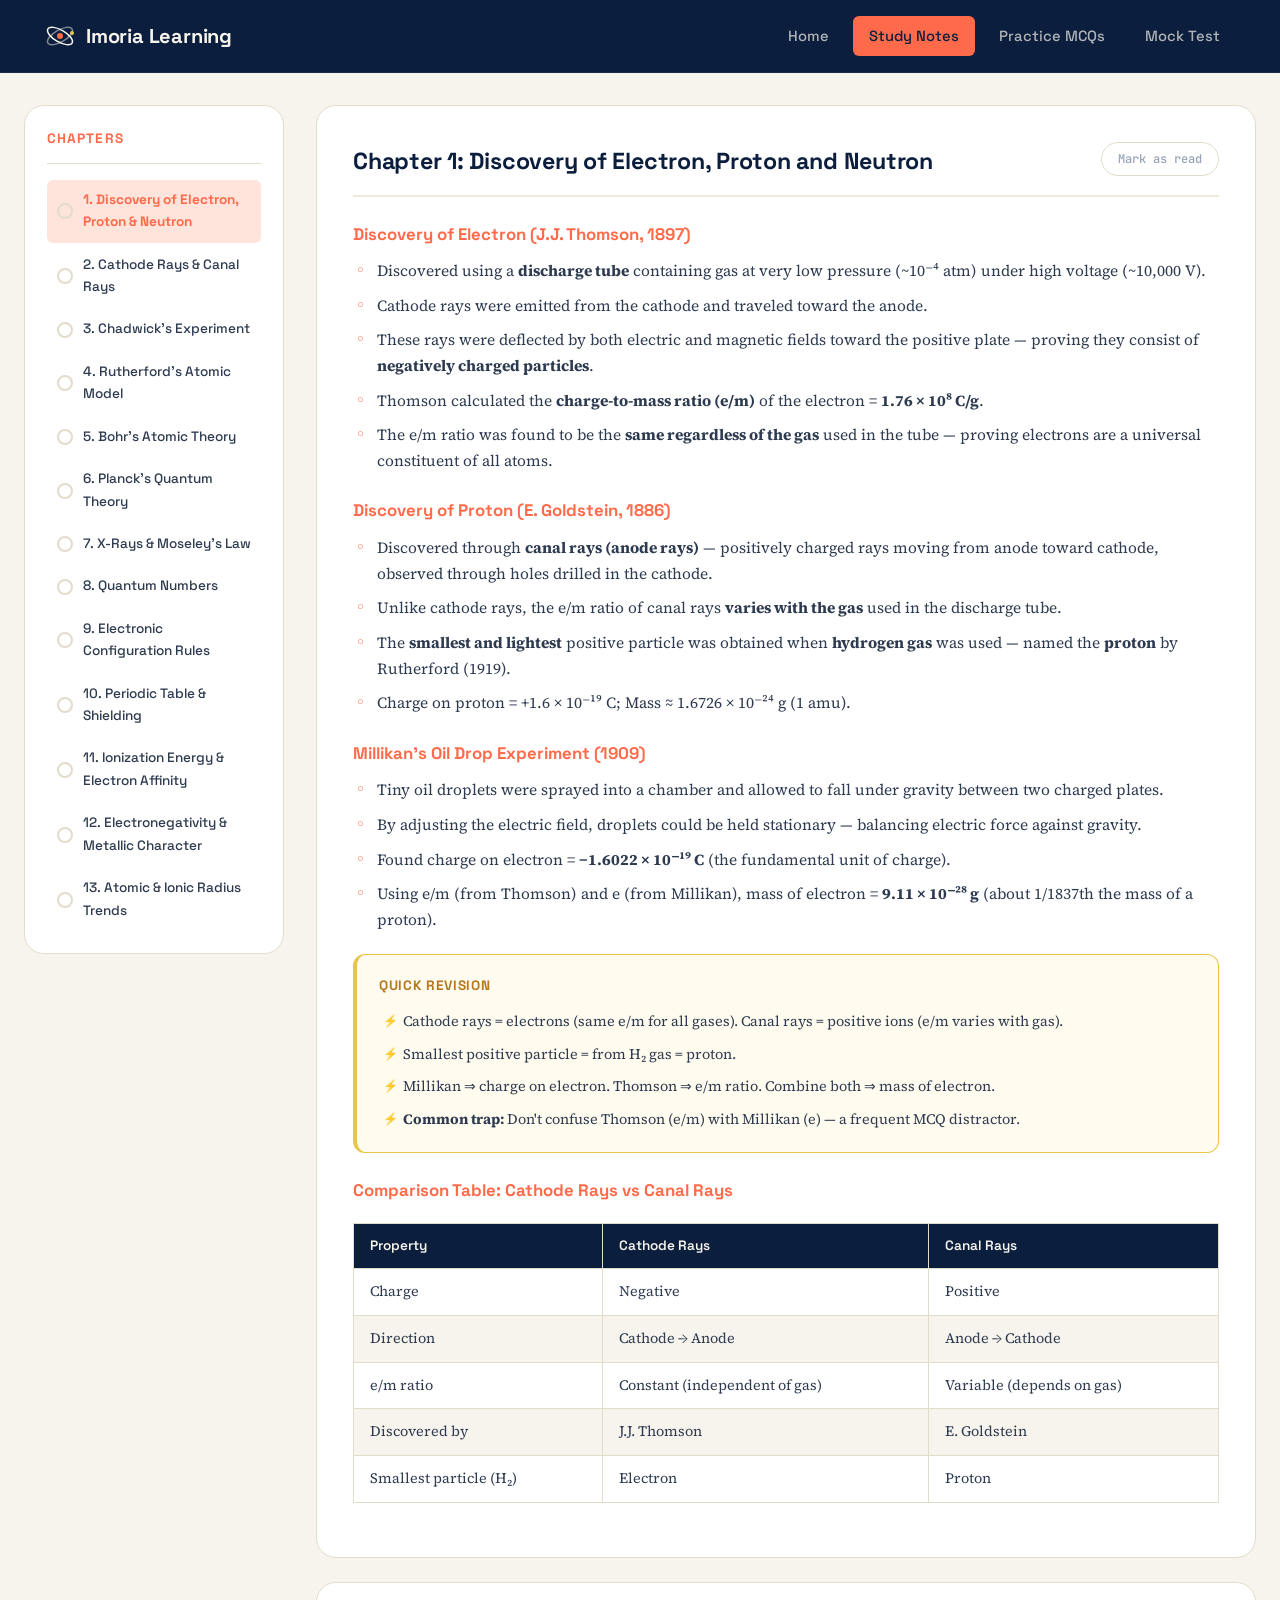
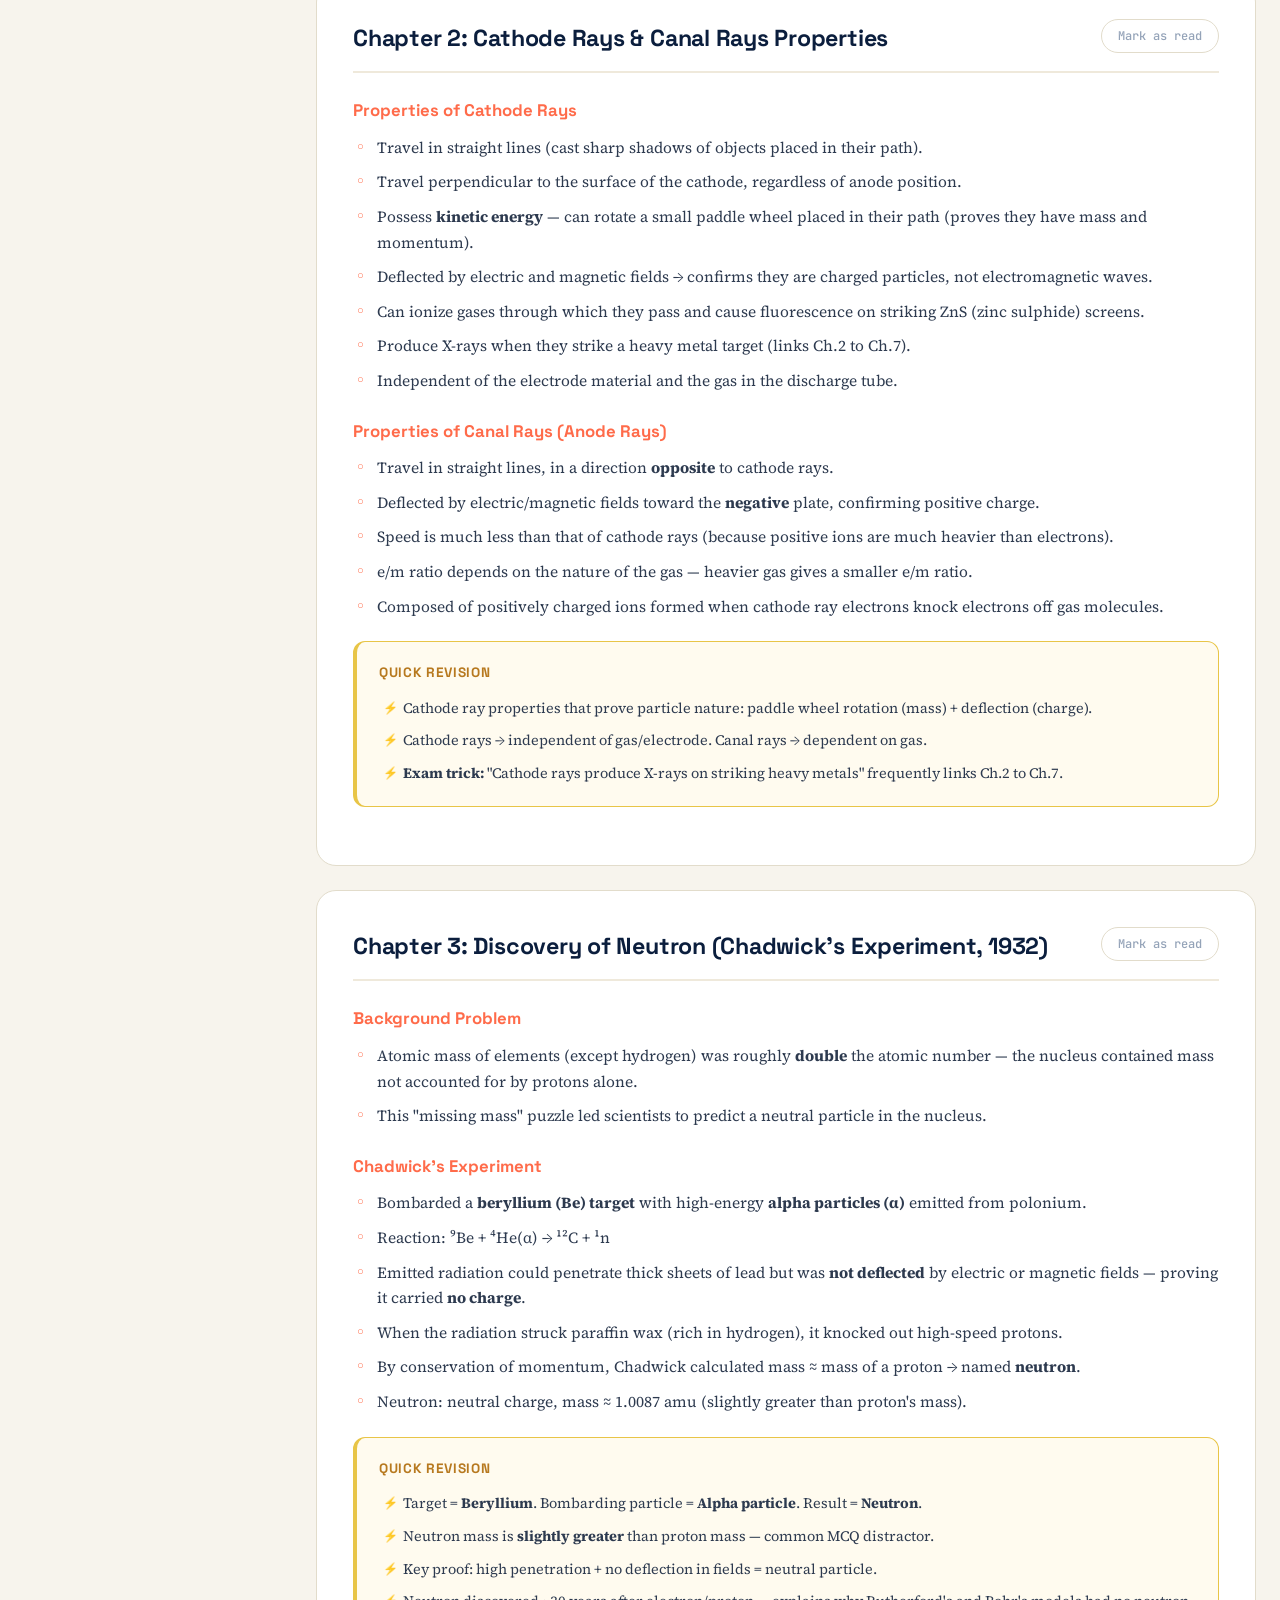
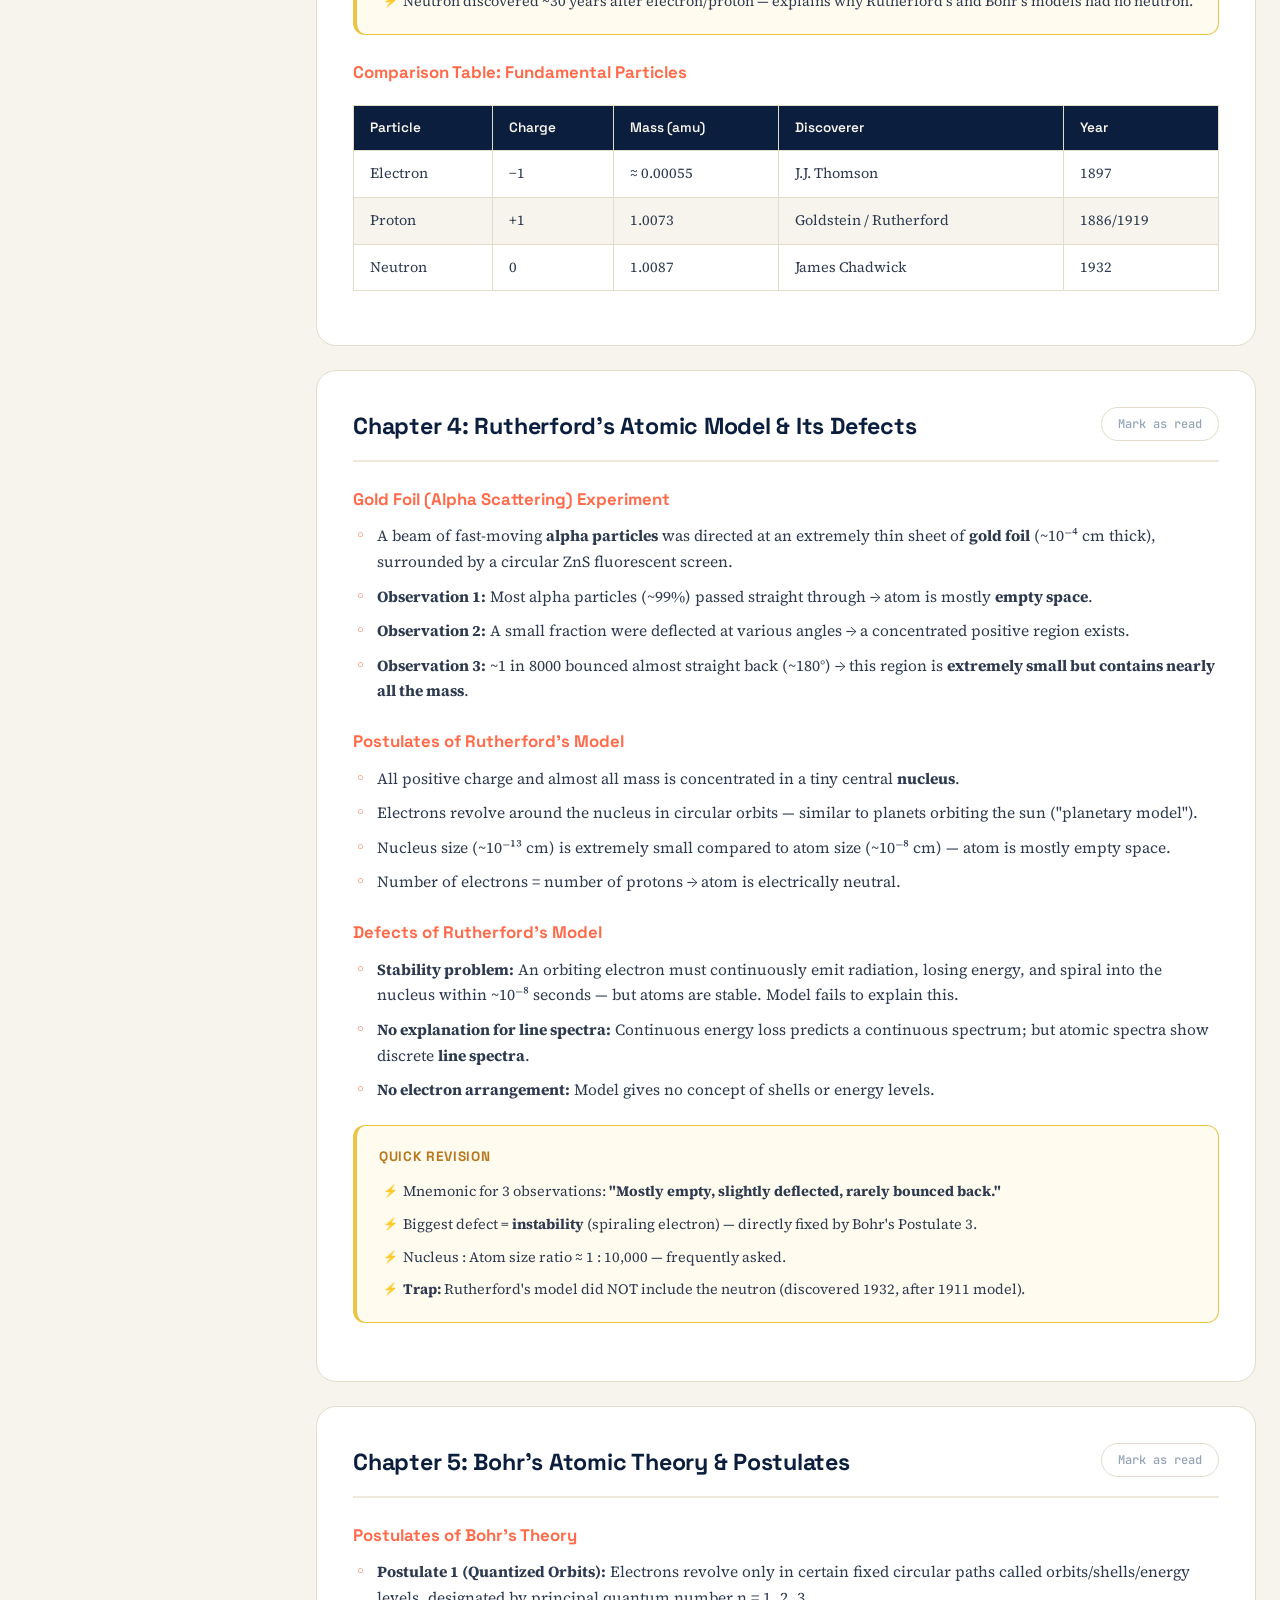
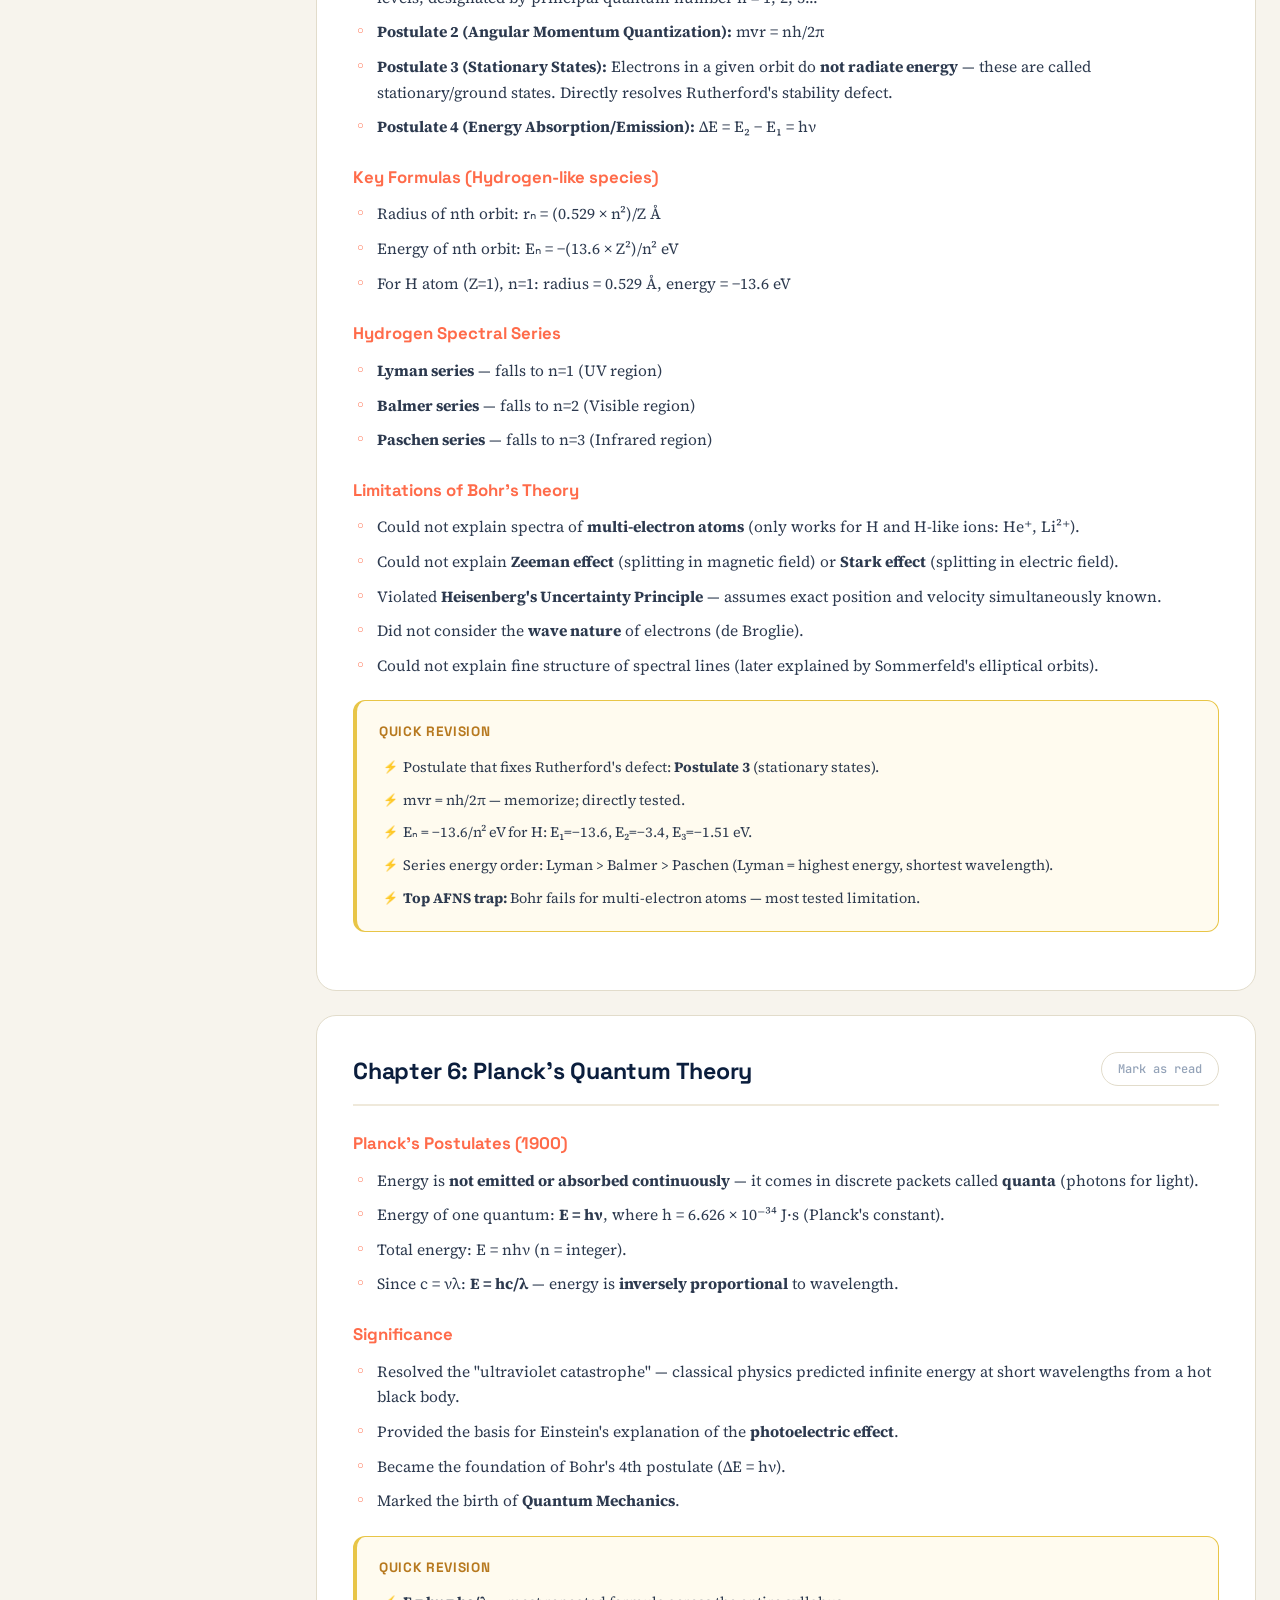
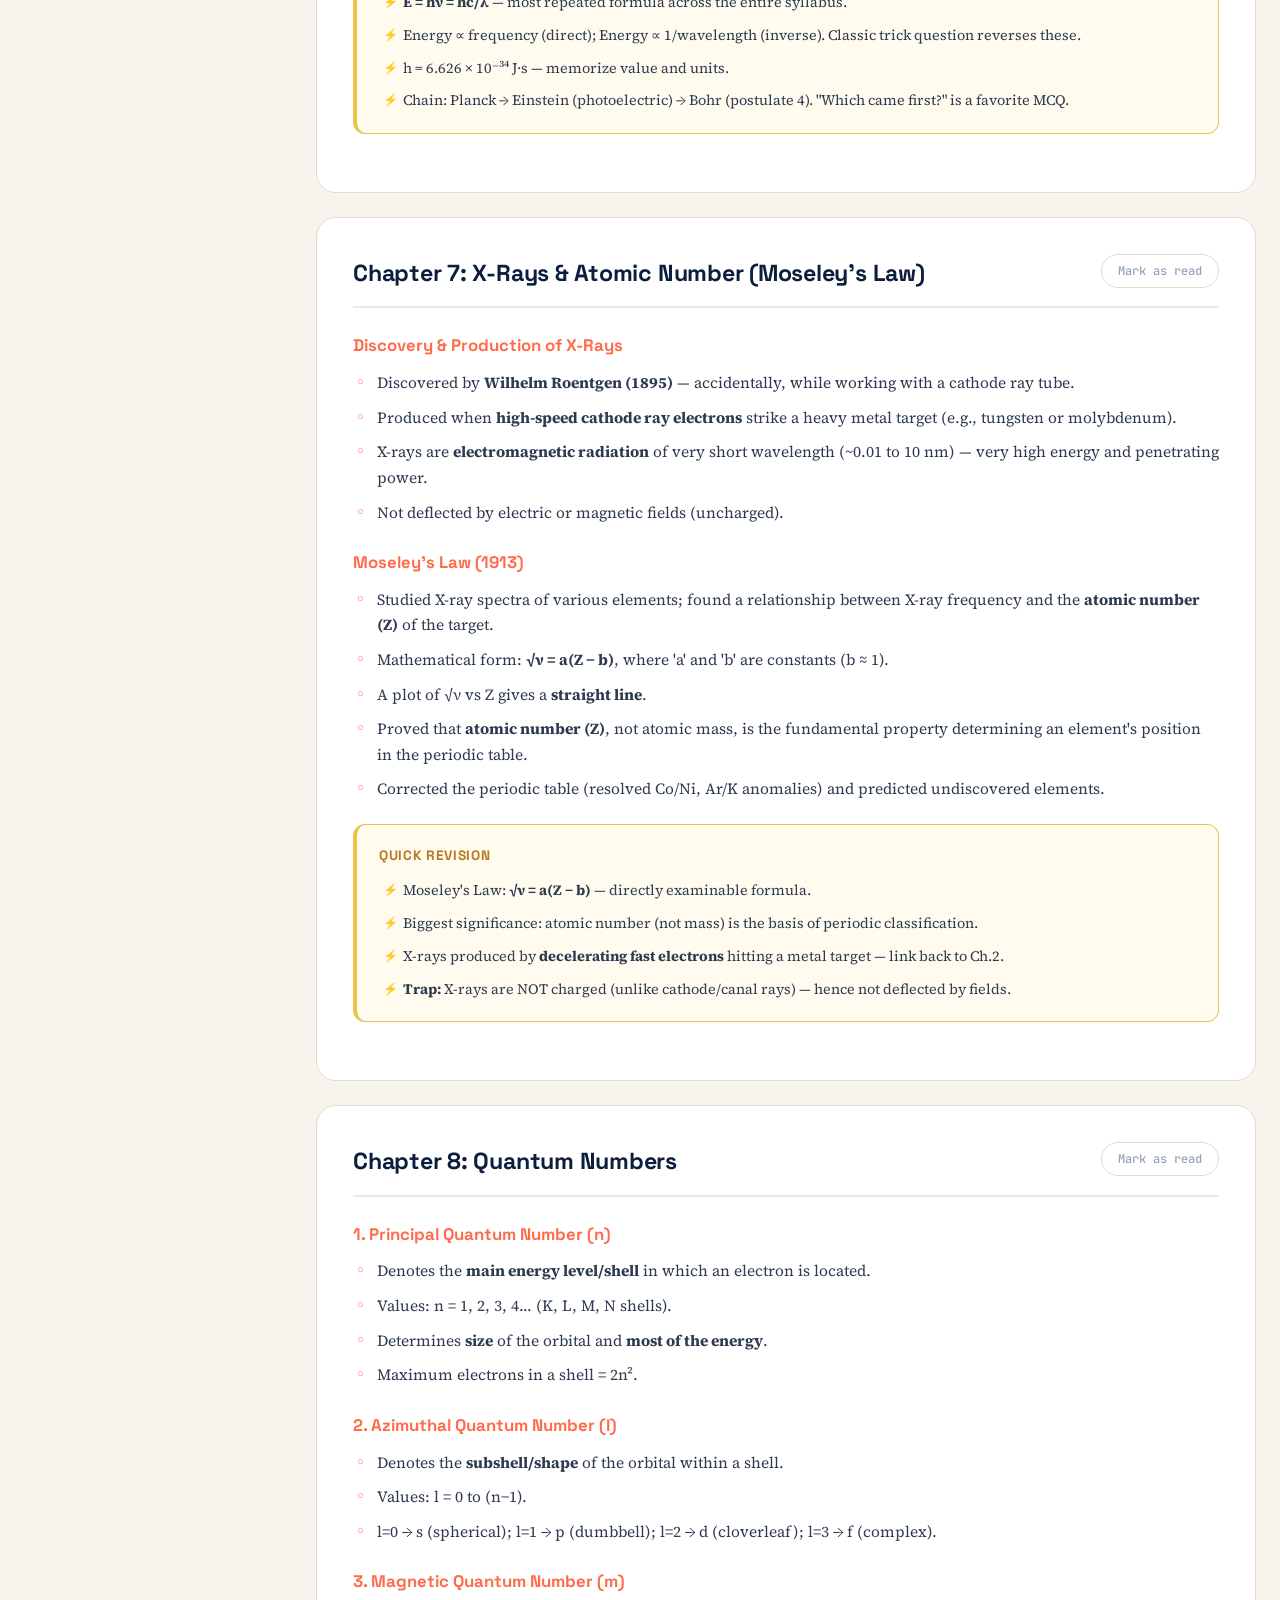
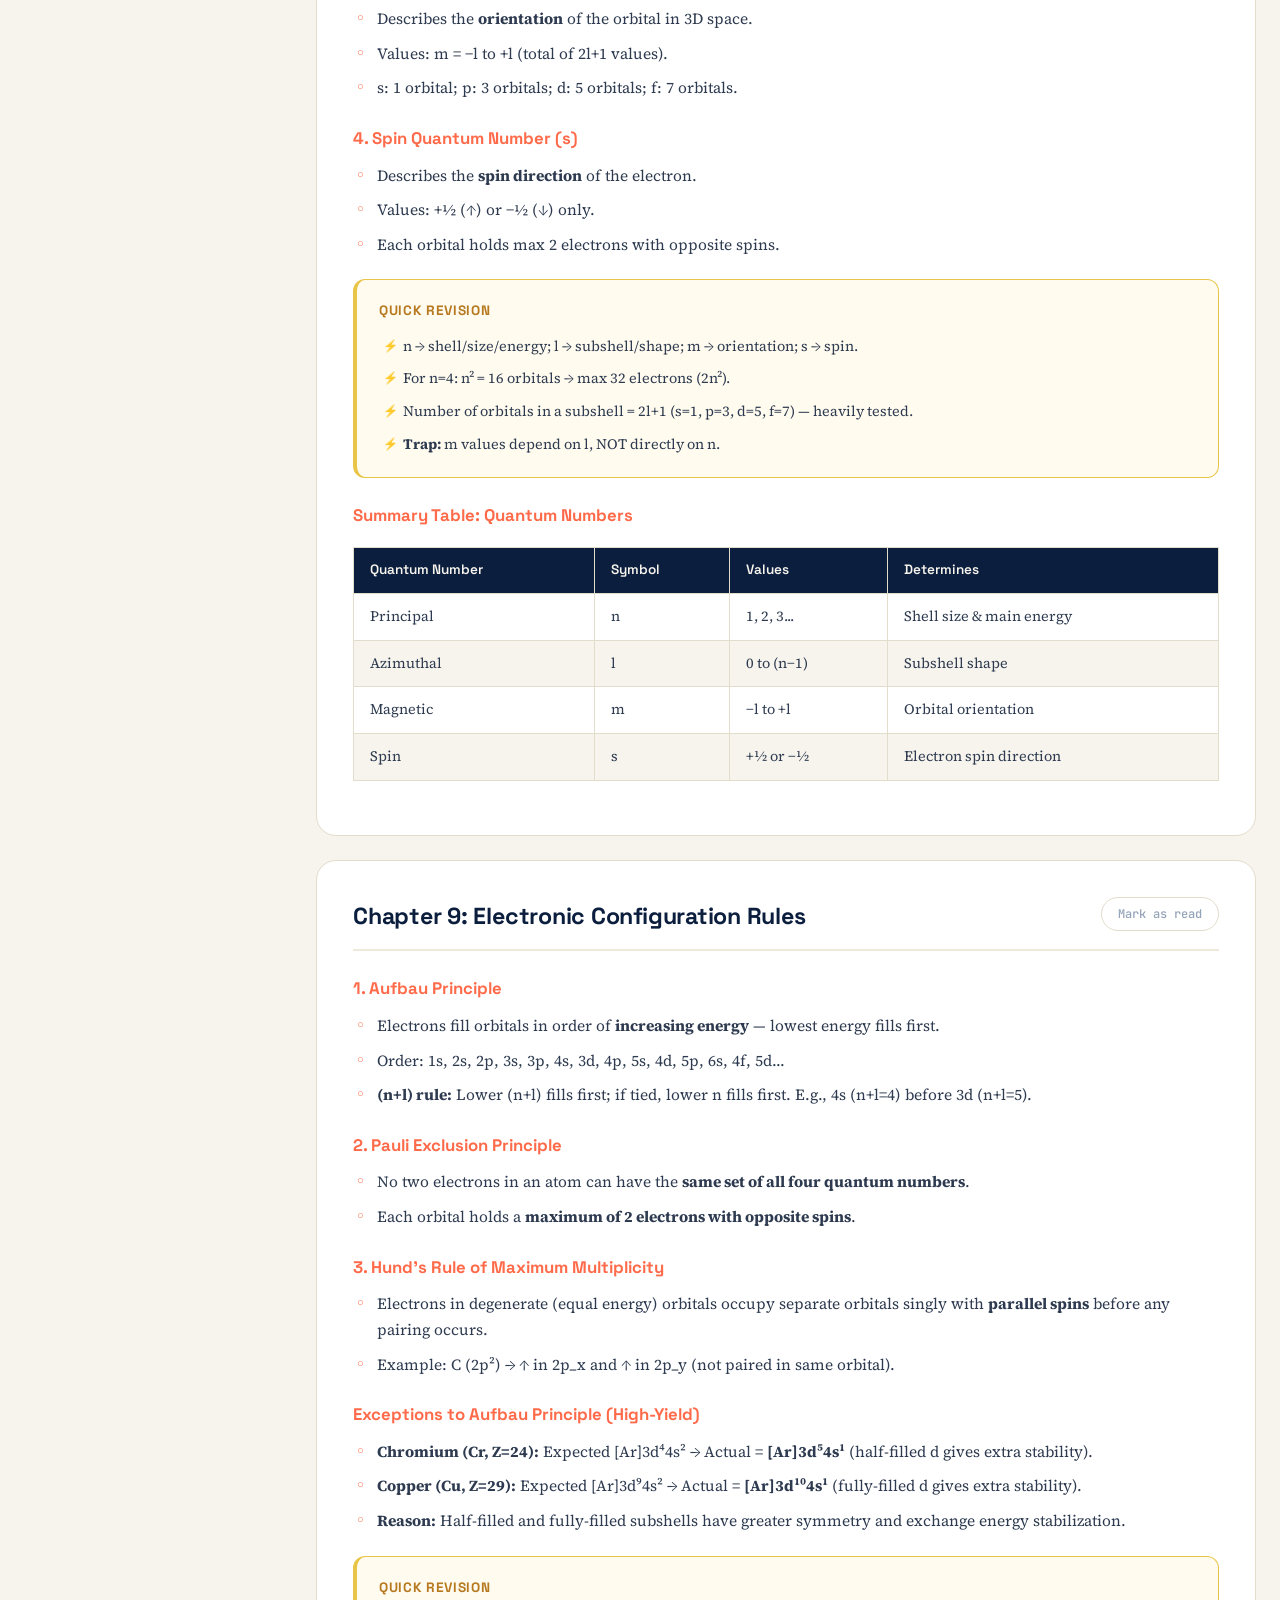
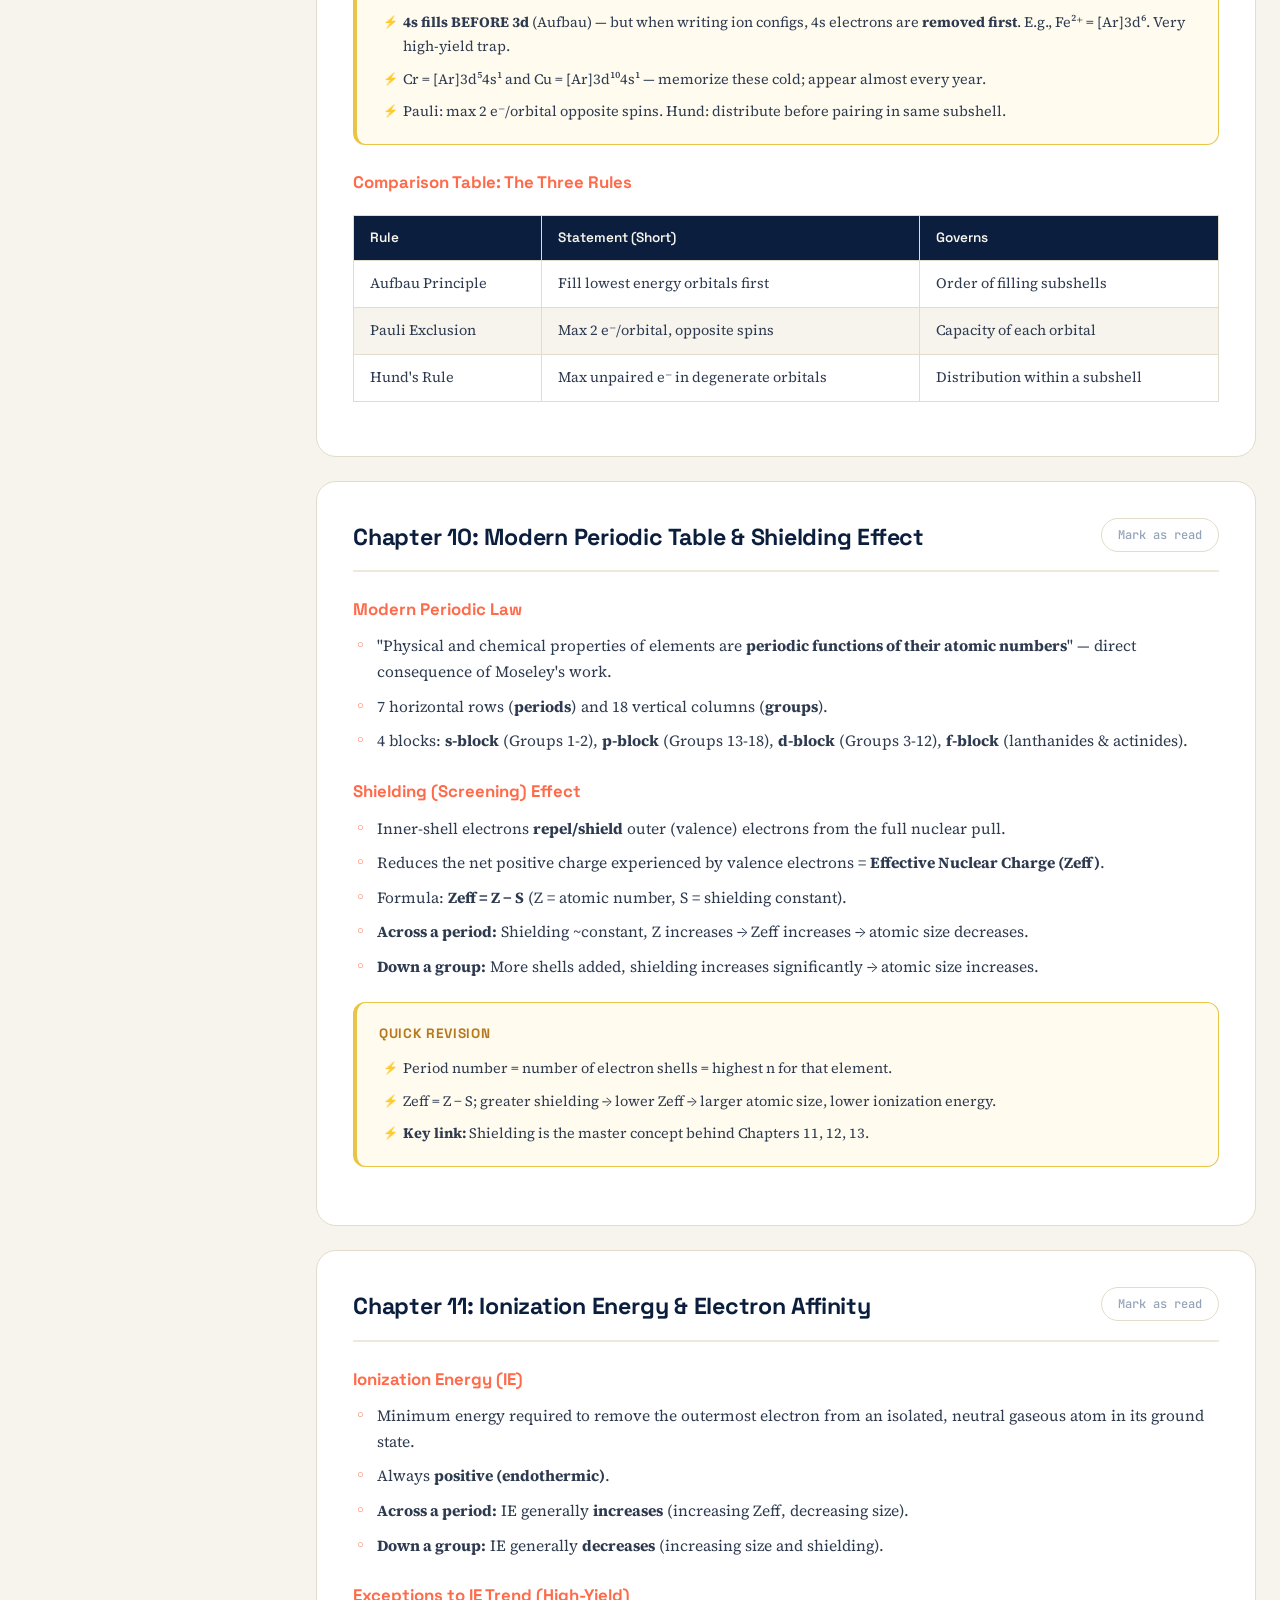
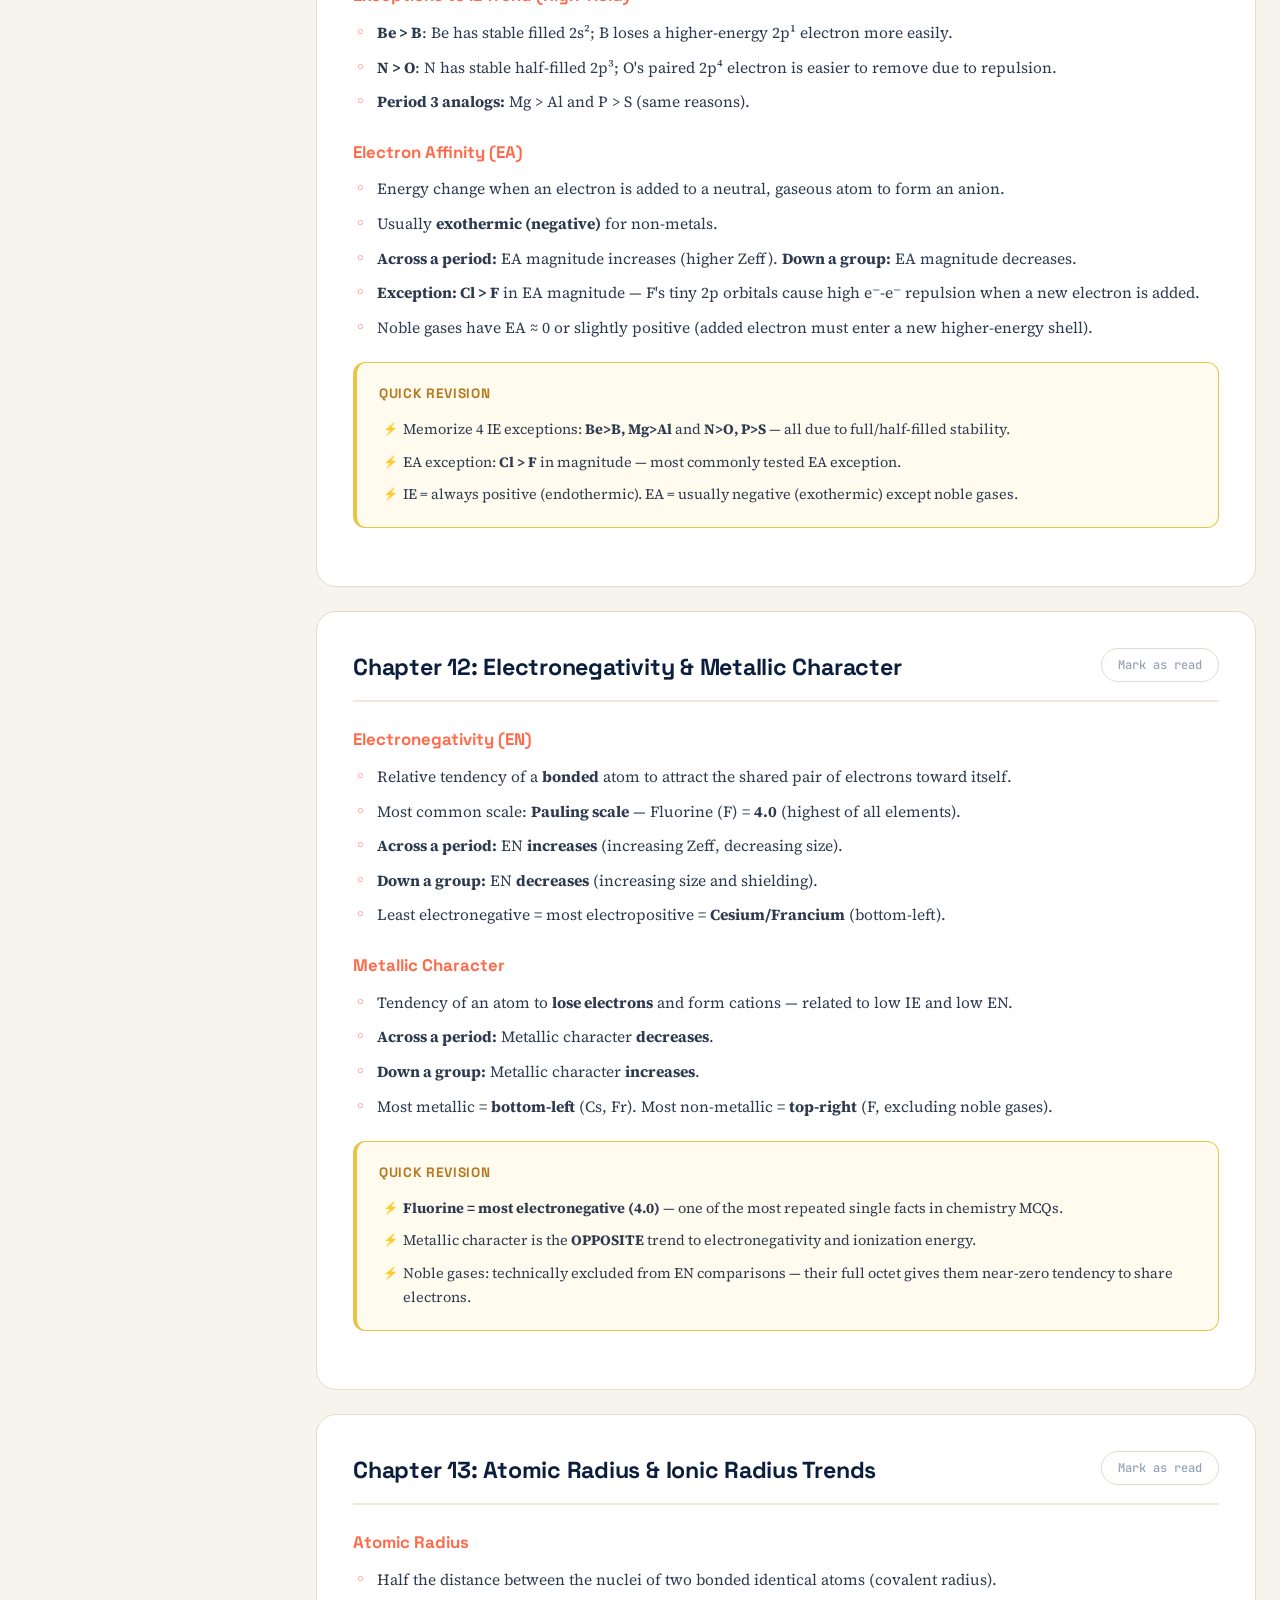
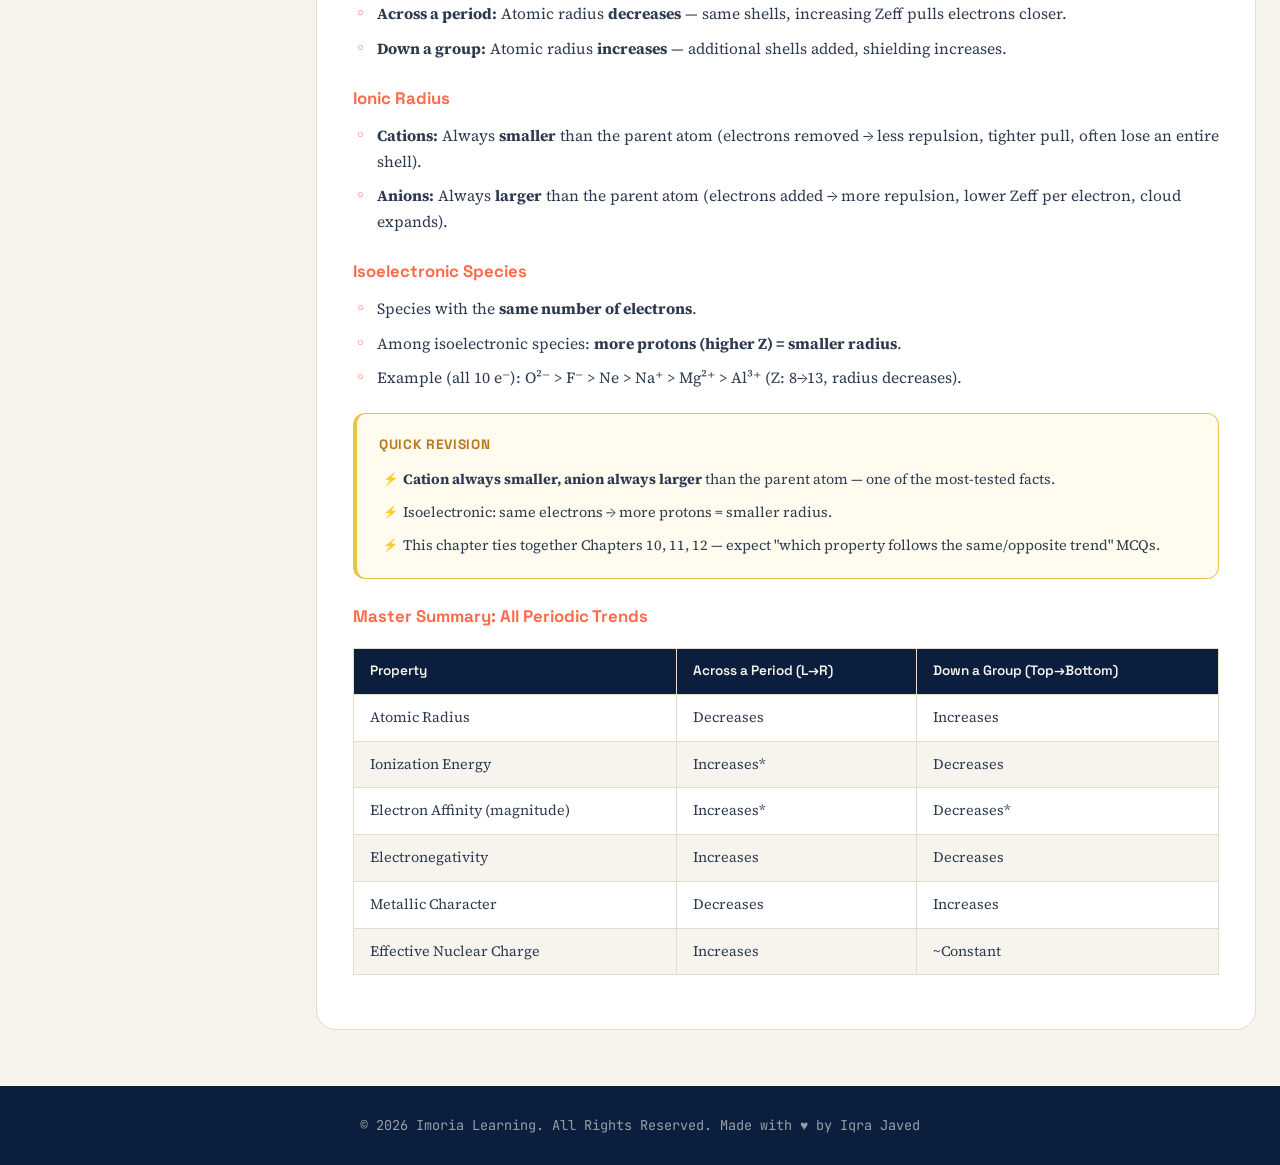
==== chemistrynotes.html @ 07df851b "Update fmt.Println message from 'Hello' to 'Goodbye'" ====
<!DOCTYPE html>
<html lang="en">
<head>
<meta charset="UTF-8">
<meta name="viewport" content="width=device-width, initial-scale=1.0">
<title>Study Notes | Imoria Learning</title>
<link rel="stylesheet" href="style.css">
</head>
<body>

<header class="site-header">
    <div class="header-container">
        <a href="index.html" class="logo">
            <svg class="logo-orbit" viewBox="0 0 32 32" fill="none" xmlns="http://www.w3.org/2000/svg">
                <circle cx="16" cy="16" r="3" fill="#FF6B4A"/>
                <ellipse cx="16" cy="16" rx="14" ry="6" stroke="#F7F4ED" stroke-width="1.5" fill="none" transform="rotate(30 16 16)"/>
                <ellipse cx="16" cy="16" rx="14" ry="6" stroke="#F7F4ED" stroke-width="1.5" fill="none" transform="rotate(-30 16 16)" opacity="0.5"/>
                <circle cx="28" cy="13" r="2" fill="#E8C547"/>
            </svg>
            <span class="logo-text">Imoria Learning</span>
        </a>
        <nav class="main-nav">
            <ul>
                <li><a href="index.html">Home</a></li>
                <li><a href="chemistry-notes.html" class="active">Study Notes</a></li>
                <li><a href="mcqs.html">Practice MCQs</a></li>
                <li><a href="practice-test.html">Mock Test</a></li>
            </ul>
        </nav>
    </div>
</header>

<main class="notes-layout">

    <aside class="notes-sidebar">
        <h3>Chapters</h3>
        <ul>
            <li><a href="#chapter-1"><span class="sidebar-check" id="sidebar-check-1"></span>1. Discovery of Electron, Proton & Neutron</a></li>
            <li><a href="#chapter-2"><span class="sidebar-check" id="sidebar-check-2"></span>2. Cathode Rays & Canal Rays</a></li>
            <li><a href="#chapter-3"><span class="sidebar-check" id="sidebar-check-3"></span>3. Chadwick's Experiment</a></li>
            <li><a href="#chapter-4"><span class="sidebar-check" id="sidebar-check-4"></span>4. Rutherford's Atomic Model</a></li>
            <li><a href="#chapter-5"><span class="sidebar-check" id="sidebar-check-5"></span>5. Bohr's Atomic Theory</a></li>
            <li><a href="#chapter-6"><span class="sidebar-check" id="sidebar-check-6"></span>6. Planck's Quantum Theory</a></li>
            <li><a href="#chapter-7"><span class="sidebar-check" id="sidebar-check-7"></span>7. X-Rays & Moseley's Law</a></li>
            <li><a href="#chapter-8"><span class="sidebar-check" id="sidebar-check-8"></span>8. Quantum Numbers</a></li>
            <li><a href="#chapter-9"><span class="sidebar-check" id="sidebar-check-9"></span>9. Electronic Configuration Rules</a></li>
            <li><a href="#chapter-10"><span class="sidebar-check" id="sidebar-check-10"></span>10. Periodic Table & Shielding</a></li>
            <li><a href="#chapter-11"><span class="sidebar-check" id="sidebar-check-11"></span>11. Ionization Energy & Electron Affinity</a></li>
            <li><a href="#chapter-12"><span class="sidebar-check" id="sidebar-check-12"></span>12. Electronegativity & Metallic Character</a></li>
            <li><a href="#chapter-13"><span class="sidebar-check" id="sidebar-check-13"></span>13. Atomic & Ionic Radius Trends</a></li>
        </ul>
    </aside>

    <div class="notes-content">

        <!-- CHAPTER 1 -->
        <section id="chapter-1" class="chapter-block">
            <div class="chapter-block-header">
                <h2>Chapter 1: Discovery of Electron, Proton and Neutron</h2>
                <button class="mark-read-btn" id="mark-read-ch1" onclick="toggleChapterRead(1)">Mark as read</button>
            </div>
            <h3>Discovery of Electron (J.J. Thomson, 1897)</h3>
            <ul>
                <li>Discovered using a <strong>discharge tube</strong> containing gas at very low pressure (~10⁻⁴ atm) under high voltage (~10,000 V).</li>
                <li>Cathode rays were emitted from the cathode and traveled toward the anode.</li>
                <li>These rays were deflected by both electric and magnetic fields toward the positive plate — proving they consist of <strong>negatively charged particles</strong>.</li>
                <li>Thomson calculated the <strong>charge-to-mass ratio (e/m)</strong> of the electron = <strong>1.76 × 10⁸ C/g</strong>.</li>
                <li>The e/m ratio was found to be the <strong>same regardless of the gas</strong> used in the tube — proving electrons are a universal constituent of all atoms.</li>
            </ul>
            <h3>Discovery of Proton (E. Goldstein, 1886)</h3>
            <ul>
                <li>Discovered through <strong>canal rays (anode rays)</strong> — positively charged rays moving from anode toward cathode, observed through holes drilled in the cathode.</li>
                <li>Unlike cathode rays, the e/m ratio of canal rays <strong>varies with the gas</strong> used in the discharge tube.</li>
                <li>The <strong>smallest and lightest</strong> positive particle was obtained when <strong>hydrogen gas</strong> was used — named the <strong>proton</strong> by Rutherford (1919).</li>
                <li>Charge on proton = +1.6 × 10⁻¹⁹ C; Mass ≈ 1.6726 × 10⁻²⁴ g (1 amu).</li>
            </ul>
            <h3>Millikan's Oil Drop Experiment (1909)</h3>
            <ul>
                <li>Tiny oil droplets were sprayed into a chamber and allowed to fall under gravity between two charged plates.</li>
                <li>By adjusting the electric field, droplets could be held stationary — balancing electric force against gravity.</li>
                <li>Found charge on electron = <strong>−1.6022 × 10⁻¹⁹ C</strong> (the fundamental unit of charge).</li>
                <li>Using e/m (from Thomson) and e (from Millikan), mass of electron = <strong>9.11 × 10⁻²⁸ g</strong> (about 1/1837th the mass of a proton).</li>
            </ul>
            <div class="quick-revision-box">
                <h4>Quick Revision</h4>
                <ul>
                    <li>Cathode rays = electrons (same e/m for all gases). Canal rays = positive ions (e/m varies with gas).</li>
                    <li>Smallest positive particle = from H₂ gas = proton.</li>
                    <li>Millikan ⇒ charge on electron. Thomson ⇒ e/m ratio. Combine both ⇒ mass of electron.</li>
                    <li><strong>Common trap:</strong> Don't confuse Thomson (e/m) with Millikan (e) — a frequent MCQ distractor.</li>
                </ul>
            </div>
            <h3>Comparison Table: Cathode Rays vs Canal Rays</h3>
            <table>
                <thead><tr><th>Property</th><th>Cathode Rays</th><th>Canal Rays</th></tr></thead>
                <tbody>
                    <tr><td>Charge</td><td>Negative</td><td>Positive</td></tr>
                    <tr><td>Direction</td><td>Cathode → Anode</td><td>Anode → Cathode</td></tr>
                    <tr><td>e/m ratio</td><td>Constant (independent of gas)</td><td>Variable (depends on gas)</td></tr>
                    <tr><td>Discovered by</td><td>J.J. Thomson</td><td>E. Goldstein</td></tr>
                    <tr><td>Smallest particle (H₂)</td><td>Electron</td><td>Proton</td></tr>
                </tbody>
            </table>
        </section>

        <!-- CHAPTER 2 -->
        <section id="chapter-2" class="chapter-block">
            <div class="chapter-block-header">
                <h2>Chapter 2: Cathode Rays & Canal Rays Properties</h2>
                <button class="mark-read-btn" id="mark-read-ch2" onclick="toggleChapterRead(2)">Mark as read</button>
            </div>
            <h3>Properties of Cathode Rays</h3>
            <ul>
                <li>Travel in straight lines (cast sharp shadows of objects placed in their path).</li>
                <li>Travel perpendicular to the surface of the cathode, regardless of anode position.</li>
                <li>Possess <strong>kinetic energy</strong> — can rotate a small paddle wheel placed in their path (proves they have mass and momentum).</li>
                <li>Deflected by electric and magnetic fields → confirms they are charged particles, not electromagnetic waves.</li>
                <li>Can ionize gases through which they pass and cause fluorescence on striking ZnS (zinc sulphide) screens.</li>
                <li>Produce X-rays when they strike a heavy metal target (links Ch.2 to Ch.7).</li>
                <li>Independent of the electrode material and the gas in the discharge tube.</li>
            </ul>
            <h3>Properties of Canal Rays (Anode Rays)</h3>
            <ul>
                <li>Travel in straight lines, in a direction <strong>opposite</strong> to cathode rays.</li>
                <li>Deflected by electric/magnetic fields toward the <strong>negative</strong> plate, confirming positive charge.</li>
                <li>Speed is much less than that of cathode rays (because positive ions are much heavier than electrons).</li>
                <li>e/m ratio depends on the nature of the gas — heavier gas gives a smaller e/m ratio.</li>
                <li>Composed of positively charged ions formed when cathode ray electrons knock electrons off gas molecules.</li>
            </ul>
            <div class="quick-revision-box">
                <h4>Quick Revision</h4>
                <ul>
                    <li>Cathode ray properties that prove particle nature: paddle wheel rotation (mass) + deflection (charge).</li>
                    <li>Cathode rays → independent of gas/electrode. Canal rays → dependent on gas.</li>
                    <li><strong>Exam trick:</strong> "Cathode rays produce X-rays on striking heavy metals" frequently links Ch.2 to Ch.7.</li>
                </ul>
            </div>
        </section>

        <!-- CHAPTER 3 -->
        <section id="chapter-3" class="chapter-block">
            <div class="chapter-block-header">
                <h2>Chapter 3: Discovery of Neutron (Chadwick's Experiment, 1932)</h2>
                <button class="mark-read-btn" id="mark-read-ch3" onclick="toggleChapterRead(3)">Mark as read</button>
            </div>
            <h3>Background Problem</h3>
            <ul>
                <li>Atomic mass of elements (except hydrogen) was roughly <strong>double</strong> the atomic number — the nucleus contained mass not accounted for by protons alone.</li>
                <li>This "missing mass" puzzle led scientists to predict a neutral particle in the nucleus.</li>
            </ul>
            <h3>Chadwick's Experiment</h3>
            <ul>
                <li>Bombarded a <strong>beryllium (Be) target</strong> with high-energy <strong>alpha particles (α)</strong> emitted from polonium.</li>
                <li>Reaction: ⁹Be + ⁴He(α) → ¹²C + ¹n</li>
                <li>Emitted radiation could penetrate thick sheets of lead but was <strong>not deflected</strong> by electric or magnetic fields — proving it carried <strong>no charge</strong>.</li>
                <li>When the radiation struck paraffin wax (rich in hydrogen), it knocked out high-speed protons.</li>
                <li>By conservation of momentum, Chadwick calculated mass ≈ mass of a proton → named <strong>neutron</strong>.</li>
                <li>Neutron: neutral charge, mass ≈ 1.0087 amu (slightly greater than proton's mass).</li>
            </ul>
            <div class="quick-revision-box">
                <h4>Quick Revision</h4>
                <ul>
                    <li>Target = <strong>Beryllium</strong>. Bombarding particle = <strong>Alpha particle</strong>. Result = <strong>Neutron</strong>.</li>
                    <li>Neutron mass is <strong>slightly greater</strong> than proton mass — common MCQ distractor.</li>
                    <li>Key proof: high penetration + no deflection in fields = neutral particle.</li>
                    <li>Neutron discovered ~30 years after electron/proton — explains why Rutherford's and Bohr's models had no neutron.</li>
                </ul>
            </div>
            <h3>Comparison Table: Fundamental Particles</h3>
            <table>
                <thead><tr><th>Particle</th><th>Charge</th><th>Mass (amu)</th><th>Discoverer</th><th>Year</th></tr></thead>
                <tbody>
                    <tr><td>Electron</td><td>−1</td><td>≈ 0.00055</td><td>J.J. Thomson</td><td>1897</td></tr>
                    <tr><td>Proton</td><td>+1</td><td>1.0073</td><td>Goldstein / Rutherford</td><td>1886/1919</td></tr>
                    <tr><td>Neutron</td><td>0</td><td>1.0087</td><td>James Chadwick</td><td>1932</td></tr>
                </tbody>
            </table>
        </section>

        <!-- CHAPTER 4 -->
        <section id="chapter-4" class="chapter-block">
            <div class="chapter-block-header">
                <h2>Chapter 4: Rutherford's Atomic Model & Its Defects</h2>
                <button class="mark-read-btn" id="mark-read-ch4" onclick="toggleChapterRead(4)">Mark as read</button>
            </div>
            <h3>Gold Foil (Alpha Scattering) Experiment</h3>
            <ul>
                <li>A beam of fast-moving <strong>alpha particles</strong> was directed at an extremely thin sheet of <strong>gold foil</strong> (~10⁻⁴ cm thick), surrounded by a circular ZnS fluorescent screen.</li>
                <li><strong>Observation 1:</strong> Most alpha particles (~99%) passed straight through → atom is mostly <strong>empty space</strong>.</li>
                <li><strong>Observation 2:</strong> A small fraction were deflected at various angles → a concentrated positive region exists.</li>
                <li><strong>Observation 3:</strong> ~1 in 8000 bounced almost straight back (~180°) → this region is <strong>extremely small but contains nearly all the mass</strong>.</li>
            </ul>
            <h3>Postulates of Rutherford's Model</h3>
            <ul>
                <li>All positive charge and almost all mass is concentrated in a tiny central <strong>nucleus</strong>.</li>
                <li>Electrons revolve around the nucleus in circular orbits — similar to planets orbiting the sun ("planetary model").</li>
                <li>Nucleus size (~10⁻¹³ cm) is extremely small compared to atom size (~10⁻⁸ cm) — atom is mostly empty space.</li>
                <li>Number of electrons = number of protons → atom is electrically neutral.</li>
            </ul>
            <h3>Defects of Rutherford's Model</h3>
            <ul>
                <li><strong>Stability problem:</strong> An orbiting electron must continuously emit radiation, losing energy, and spiral into the nucleus within ~10⁻⁸ seconds — but atoms are stable. Model fails to explain this.</li>
                <li><strong>No explanation for line spectra:</strong> Continuous energy loss predicts a continuous spectrum; but atomic spectra show discrete <strong>line spectra</strong>.</li>
                <li><strong>No electron arrangement:</strong> Model gives no concept of shells or energy levels.</li>
            </ul>
            <div class="quick-revision-box">
                <h4>Quick Revision</h4>
                <ul>
                    <li>Mnemonic for 3 observations: <strong>"Mostly empty, slightly deflected, rarely bounced back."</strong></li>
                    <li>Biggest defect = <strong>instability</strong> (spiraling electron) — directly fixed by Bohr's Postulate 3.</li>
                    <li>Nucleus : Atom size ratio ≈ 1 : 10,000 — frequently asked.</li>
                    <li><strong>Trap:</strong> Rutherford's model did NOT include the neutron (discovered 1932, after 1911 model).</li>
                </ul>
            </div>
        </section>

        <!-- CHAPTER 5 -->
        <section id="chapter-5" class="chapter-block">
            <div class="chapter-block-header">
                <h2>Chapter 5: Bohr's Atomic Theory & Postulates</h2>
                <button class="mark-read-btn" id="mark-read-ch5" onclick="toggleChapterRead(5)">Mark as read</button>
            </div>
            <h3>Postulates of Bohr's Theory</h3>
            <ul>
                <li><strong>Postulate 1 (Quantized Orbits):</strong> Electrons revolve only in certain fixed circular paths called orbits/shells/energy levels, designated by principal quantum number n = 1, 2, 3...</li>
                <li><strong>Postulate 2 (Angular Momentum Quantization):</strong> mvr = nh/2π</li>
                <li><strong>Postulate 3 (Stationary States):</strong> Electrons in a given orbit do <strong>not radiate energy</strong> — these are called stationary/ground states. Directly resolves Rutherford's stability defect.</li>
                <li><strong>Postulate 4 (Energy Absorption/Emission):</strong> ΔE = E₂ − E₁ = hν</li>
            </ul>
            <h3>Key Formulas (Hydrogen-like species)</h3>
            <ul>
                <li>Radius of nth orbit: rₙ = (0.529 × n²)/Z Å</li>
                <li>Energy of nth orbit: Eₙ = −(13.6 × Z²)/n² eV</li>
                <li>For H atom (Z=1), n=1: radius = 0.529 Å, energy = −13.6 eV</li>
            </ul>
            <h3>Hydrogen Spectral Series</h3>
            <ul>
                <li><strong>Lyman series</strong> — falls to n=1 (UV region)</li>
                <li><strong>Balmer series</strong> — falls to n=2 (Visible region)</li>
                <li><strong>Paschen series</strong> — falls to n=3 (Infrared region)</li>
            </ul>
            <h3>Limitations of Bohr's Theory</h3>
            <ul>
                <li>Could not explain spectra of <strong>multi-electron atoms</strong> (only works for H and H-like ions: He⁺, Li²⁺).</li>
                <li>Could not explain <strong>Zeeman effect</strong> (splitting in magnetic field) or <strong>Stark effect</strong> (splitting in electric field).</li>
                <li>Violated <strong>Heisenberg's Uncertainty Principle</strong> — assumes exact position and velocity simultaneously known.</li>
                <li>Did not consider the <strong>wave nature</strong> of electrons (de Broglie).</li>
                <li>Could not explain fine structure of spectral lines (later explained by Sommerfeld's elliptical orbits).</li>
            </ul>
            <div class="quick-revision-box">
                <h4>Quick Revision</h4>
                <ul>
                    <li>Postulate that fixes Rutherford's defect: <strong>Postulate 3</strong> (stationary states).</li>
                    <li>mvr = nh/2π — memorize; directly tested.</li>
                    <li>Eₙ = −13.6/n² eV for H: E₁=−13.6, E₂=−3.4, E₃=−1.51 eV.</li>
                    <li>Series energy order: Lyman > Balmer > Paschen (Lyman = highest energy, shortest wavelength).</li>
                    <li><strong>Top AFNS trap:</strong> Bohr fails for multi-electron atoms — most tested limitation.</li>
                </ul>
            </div>
        </section>

        <!-- CHAPTER 6 -->
        <section id="chapter-6" class="chapter-block">
            <div class="chapter-block-header">
                <h2>Chapter 6: Planck's Quantum Theory</h2>
                <button class="mark-read-btn" id="mark-read-ch6" onclick="toggleChapterRead(6)">Mark as read</button>
            </div>
            <h3>Planck's Postulates (1900)</h3>
            <ul>
                <li>Energy is <strong>not emitted or absorbed continuously</strong> — it comes in discrete packets called <strong>quanta</strong> (photons for light).</li>
                <li>Energy of one quantum: <strong>E = hν</strong>, where h = 6.626 × 10⁻³⁴ J·s (Planck's constant).</li>
                <li>Total energy: E = nhν (n = integer).</li>
                <li>Since c = νλ: <strong>E = hc/λ</strong> — energy is <strong>inversely proportional</strong> to wavelength.</li>
            </ul>
            <h3>Significance</h3>
            <ul>
                <li>Resolved the "ultraviolet catastrophe" — classical physics predicted infinite energy at short wavelengths from a hot black body.</li>
                <li>Provided the basis for Einstein's explanation of the <strong>photoelectric effect</strong>.</li>
                <li>Became the foundation of Bohr's 4th postulate (ΔE = hν).</li>
                <li>Marked the birth of <strong>Quantum Mechanics</strong>.</li>
            </ul>
            <div class="quick-revision-box">
                <h4>Quick Revision</h4>
                <ul>
                    <li><strong>E = hν = hc/λ</strong> — most repeated formula across the entire syllabus.</li>
                    <li>Energy ∝ frequency (direct); Energy ∝ 1/wavelength (inverse). Classic trick question reverses these.</li>
                    <li>h = 6.626 × 10⁻³⁴ J·s — memorize value and units.</li>
                    <li>Chain: Planck → Einstein (photoelectric) → Bohr (postulate 4). "Which came first?" is a favorite MCQ.</li>
                </ul>
            </div>
        </section>

        <!-- CHAPTER 7 -->
        <section id="chapter-7" class="chapter-block">
            <div class="chapter-block-header">
                <h2>Chapter 7: X-Rays & Atomic Number (Moseley's Law)</h2>
                <button class="mark-read-btn" id="mark-read-ch7" onclick="toggleChapterRead(7)">Mark as read</button>
            </div>
            <h3>Discovery & Production of X-Rays</h3>
            <ul>
                <li>Discovered by <strong>Wilhelm Roentgen (1895)</strong> — accidentally, while working with a cathode ray tube.</li>
                <li>Produced when <strong>high-speed cathode ray electrons</strong> strike a heavy metal target (e.g., tungsten or molybdenum).</li>
                <li>X-rays are <strong>electromagnetic radiation</strong> of very short wavelength (~0.01 to 10 nm) — very high energy and penetrating power.</li>
                <li>Not deflected by electric or magnetic fields (uncharged).</li>
            </ul>
            <h3>Moseley's Law (1913)</h3>
            <ul>
                <li>Studied X-ray spectra of various elements; found a relationship between X-ray frequency and the <strong>atomic number (Z)</strong> of the target.</li>
                <li>Mathematical form: <strong>√ν = a(Z − b)</strong>, where 'a' and 'b' are constants (b ≈ 1).</li>
                <li>A plot of √ν vs Z gives a <strong>straight line</strong>.</li>
                <li>Proved that <strong>atomic number (Z)</strong>, not atomic mass, is the fundamental property determining an element's position in the periodic table.</li>
                <li>Corrected the periodic table (resolved Co/Ni, Ar/K anomalies) and predicted undiscovered elements.</li>
            </ul>
            <div class="quick-revision-box">
                <h4>Quick Revision</h4>
                <ul>
                    <li>Moseley's Law: <strong>√ν = a(Z − b)</strong> — directly examinable formula.</li>
                    <li>Biggest significance: atomic number (not mass) is the basis of periodic classification.</li>
                    <li>X-rays produced by <strong>decelerating fast electrons</strong> hitting a metal target — link back to Ch.2.</li>
                    <li><strong>Trap:</strong> X-rays are NOT charged (unlike cathode/canal rays) — hence not deflected by fields.</li>
                </ul>
            </div>
        </section>

        <!-- CHAPTER 8 -->
        <section id="chapter-8" class="chapter-block">
            <div class="chapter-block-header">
                <h2>Chapter 8: Quantum Numbers</h2>
                <button class="mark-read-btn" id="mark-read-ch8" onclick="toggleChapterRead(8)">Mark as read</button>
            </div>
            <h3>1. Principal Quantum Number (n)</h3>
            <ul>
                <li>Denotes the <strong>main energy level/shell</strong> in which an electron is located.</li>
                <li>Values: n = 1, 2, 3, 4... (K, L, M, N shells).</li>
                <li>Determines <strong>size</strong> of the orbital and <strong>most of the energy</strong>.</li>
                <li>Maximum electrons in a shell = 2n².</li>
            </ul>
            <h3>2. Azimuthal Quantum Number (l)</h3>
            <ul>
                <li>Denotes the <strong>subshell/shape</strong> of the orbital within a shell.</li>
                <li>Values: l = 0 to (n−1).</li>
                <li>l=0 → s (spherical); l=1 → p (dumbbell); l=2 → d (cloverleaf); l=3 → f (complex).</li>
            </ul>
            <h3>3. Magnetic Quantum Number (m)</h3>
            <ul>
                <li>Describes the <strong>orientation</strong> of the orbital in 3D space.</li>
                <li>Values: m = −l to +l (total of 2l+1 values).</li>
                <li>s: 1 orbital; p: 3 orbitals; d: 5 orbitals; f: 7 orbitals.</li>
            </ul>
            <h3>4. Spin Quantum Number (s)</h3>
            <ul>
                <li>Describes the <strong>spin direction</strong> of the electron.</li>
                <li>Values: +½ (↑) or −½ (↓) only.</li>
                <li>Each orbital holds max 2 electrons with opposite spins.</li>
            </ul>
            <div class="quick-revision-box">
                <h4>Quick Revision</h4>
                <ul>
                    <li>n → shell/size/energy; l → subshell/shape; m → orientation; s → spin.</li>
                    <li>For n=4: n² = 16 orbitals → max 32 electrons (2n²).</li>
                    <li>Number of orbitals in a subshell = 2l+1 (s=1, p=3, d=5, f=7) — heavily tested.</li>
                    <li><strong>Trap:</strong> m values depend on l, NOT directly on n.</li>
                </ul>
            </div>
            <h3>Summary Table: Quantum Numbers</h3>
            <table>
                <thead><tr><th>Quantum Number</th><th>Symbol</th><th>Values</th><th>Determines</th></tr></thead>
                <tbody>
                    <tr><td>Principal</td><td>n</td><td>1, 2, 3...</td><td>Shell size & main energy</td></tr>
                    <tr><td>Azimuthal</td><td>l</td><td>0 to (n−1)</td><td>Subshell shape</td></tr>
                    <tr><td>Magnetic</td><td>m</td><td>−l to +l</td><td>Orbital orientation</td></tr>
                    <tr><td>Spin</td><td>s</td><td>+½ or −½</td><td>Electron spin direction</td></tr>
                </tbody>
            </table>
        </section>

        <!-- CHAPTER 9 -->
        <section id="chapter-9" class="chapter-block">
            <div class="chapter-block-header">
                <h2>Chapter 9: Electronic Configuration Rules</h2>
                <button class="mark-read-btn" id="mark-read-ch9" onclick="toggleChapterRead(9)">Mark as read</button>
            </div>
            <h3>1. Aufbau Principle</h3>
            <ul>
                <li>Electrons fill orbitals in order of <strong>increasing energy</strong> — lowest energy fills first.</li>
                <li>Order: 1s, 2s, 2p, 3s, 3p, 4s, 3d, 4p, 5s, 4d, 5p, 6s, 4f, 5d...</li>
                <li><strong>(n+l) rule:</strong> Lower (n+l) fills first; if tied, lower n fills first. E.g., 4s (n+l=4) before 3d (n+l=5).</li>
            </ul>
            <h3>2. Pauli Exclusion Principle</h3>
            <ul>
                <li>No two electrons in an atom can have the <strong>same set of all four quantum numbers</strong>.</li>
                <li>Each orbital holds a <strong>maximum of 2 electrons with opposite spins</strong>.</li>
            </ul>
            <h3>3. Hund's Rule of Maximum Multiplicity</h3>
            <ul>
                <li>Electrons in degenerate (equal energy) orbitals occupy separate orbitals singly with <strong>parallel spins</strong> before any pairing occurs.</li>
                <li>Example: C (2p²) → ↑ in 2p_x and ↑ in 2p_y (not paired in same orbital).</li>
            </ul>
            <h3>Exceptions to Aufbau Principle (High-Yield)</h3>
            <ul>
                <li><strong>Chromium (Cr, Z=24):</strong> Expected [Ar]3d⁴4s² → Actual = <strong>[Ar]3d⁵4s¹</strong> (half-filled d gives extra stability).</li>
                <li><strong>Copper (Cu, Z=29):</strong> Expected [Ar]3d⁹4s² → Actual = <strong>[Ar]3d¹⁰4s¹</strong> (fully-filled d gives extra stability).</li>
                <li><strong>Reason:</strong> Half-filled and fully-filled subshells have greater symmetry and exchange energy stabilization.</li>
            </ul>
            <div class="quick-revision-box">
                <h4>Quick Revision</h4>
                <ul>
                    <li><strong>4s fills BEFORE 3d</strong> (Aufbau) — but when writing ion configs, 4s electrons are <strong>removed first</strong>. E.g., Fe²⁺ = [Ar]3d⁶. Very high-yield trap.</li>
                    <li>Cr = [Ar]3d⁵4s¹ and Cu = [Ar]3d¹⁰4s¹ — memorize these cold; appear almost every year.</li>
                    <li>Pauli: max 2 e⁻/orbital opposite spins. Hund: distribute before pairing in same subshell.</li>
                </ul>
            </div>
            <h3>Comparison Table: The Three Rules</h3>
            <table>
                <thead><tr><th>Rule</th><th>Statement (Short)</th><th>Governs</th></tr></thead>
                <tbody>
                    <tr><td>Aufbau Principle</td><td>Fill lowest energy orbitals first</td><td>Order of filling subshells</td></tr>
                    <tr><td>Pauli Exclusion</td><td>Max 2 e⁻/orbital, opposite spins</td><td>Capacity of each orbital</td></tr>
                    <tr><td>Hund's Rule</td><td>Max unpaired e⁻ in degenerate orbitals</td><td>Distribution within a subshell</td></tr>
                </tbody>
            </table>
        </section>

        <!-- CHAPTER 10 -->
        <section id="chapter-10" class="chapter-block">
            <div class="chapter-block-header">
                <h2>Chapter 10: Modern Periodic Table & Shielding Effect</h2>
                <button class="mark-read-btn" id="mark-read-ch10" onclick="toggleChapterRead(10)">Mark as read</button>
            </div>
            <h3>Modern Periodic Law</h3>
            <ul>
                <li>"Physical and chemical properties of elements are <strong>periodic functions of their atomic numbers</strong>" — direct consequence of Moseley's work.</li>
                <li>7 horizontal rows (<strong>periods</strong>) and 18 vertical columns (<strong>groups</strong>).</li>
                <li>4 blocks: <strong>s-block</strong> (Groups 1-2), <strong>p-block</strong> (Groups 13-18), <strong>d-block</strong> (Groups 3-12), <strong>f-block</strong> (lanthanides & actinides).</li>
            </ul>
            <h3>Shielding (Screening) Effect</h3>
            <ul>
                <li>Inner-shell electrons <strong>repel/shield</strong> outer (valence) electrons from the full nuclear pull.</li>
                <li>Reduces the net positive charge experienced by valence electrons = <strong>Effective Nuclear Charge (Zeff)</strong>.</li>
                <li>Formula: <strong>Zeff = Z − S</strong> (Z = atomic number, S = shielding constant).</li>
                <li><strong>Across a period:</strong> Shielding ~constant, Z increases → Zeff increases → atomic size decreases.</li>
                <li><strong>Down a group:</strong> More shells added, shielding increases significantly → atomic size increases.</li>
            </ul>
            <div class="quick-revision-box">
                <h4>Quick Revision</h4>
                <ul>
                    <li>Period number = number of electron shells = highest n for that element.</li>
                    <li>Zeff = Z − S; greater shielding → lower Zeff → larger atomic size, lower ionization energy.</li>
                    <li><strong>Key link:</strong> Shielding is the master concept behind Chapters 11, 12, 13.</li>
                </ul>
            </div>
        </section>

        <!-- CHAPTER 11 -->
        <section id="chapter-11" class="chapter-block">
            <div class="chapter-block-header">
                <h2>Chapter 11: Ionization Energy & Electron Affinity</h2>
                <button class="mark-read-btn" id="mark-read-ch11" onclick="toggleChapterRead(11)">Mark as read</button>
            </div>
            <h3>Ionization Energy (IE)</h3>
            <ul>
                <li>Minimum energy required to remove the outermost electron from an isolated, neutral gaseous atom in its ground state.</li>
                <li>Always <strong>positive (endothermic)</strong>.</li>
                <li><strong>Across a period:</strong> IE generally <strong>increases</strong> (increasing Zeff, decreasing size).</li>
                <li><strong>Down a group:</strong> IE generally <strong>decreases</strong> (increasing size and shielding).</li>
            </ul>
            <h3>Exceptions to IE Trend (High-Yield)</h3>
            <ul>
                <li><strong>Be > B</strong>: Be has stable filled 2s²; B loses a higher-energy 2p¹ electron more easily.</li>
                <li><strong>N > O</strong>: N has stable half-filled 2p³; O's paired 2p⁴ electron is easier to remove due to repulsion.</li>
                <li><strong>Period 3 analogs:</strong> Mg > Al and P > S (same reasons).</li>
            </ul>
            <h3>Electron Affinity (EA)</h3>
            <ul>
                <li>Energy change when an electron is added to a neutral, gaseous atom to form an anion.</li>
                <li>Usually <strong>exothermic (negative)</strong> for non-metals.</li>
                <li><strong>Across a period:</strong> EA magnitude increases (higher Zeff). <strong>Down a group:</strong> EA magnitude decreases.</li>
                <li><strong>Exception: Cl > F</strong> in EA magnitude — F's tiny 2p orbitals cause high e⁻-e⁻ repulsion when a new electron is added.</li>
                <li>Noble gases have EA ≈ 0 or slightly positive (added electron must enter a new higher-energy shell).</li>
            </ul>
            <div class="quick-revision-box">
                <h4>Quick Revision</h4>
                <ul>
                    <li>Memorize 4 IE exceptions: <strong>Be>B, Mg>Al</strong> and <strong>N>O, P>S</strong> — all due to full/half-filled stability.</li>
                    <li>EA exception: <strong>Cl > F</strong> in magnitude — most commonly tested EA exception.</li>
                    <li>IE = always positive (endothermic). EA = usually negative (exothermic) except noble gases.</li>
                </ul>
            </div>
        </section>

        <!-- CHAPTER 12 -->
        <section id="chapter-12" class="chapter-block">
            <div class="chapter-block-header">
                <h2>Chapter 12: Electronegativity & Metallic Character</h2>
                <button class="mark-read-btn" id="mark-read-ch12" onclick="toggleChapterRead(12)">Mark as read</button>
            </div>
            <h3>Electronegativity (EN)</h3>
            <ul>
                <li>Relative tendency of a <strong>bonded</strong> atom to attract the shared pair of electrons toward itself.</li>
                <li>Most common scale: <strong>Pauling scale</strong> — Fluorine (F) = <strong>4.0</strong> (highest of all elements).</li>
                <li><strong>Across a period:</strong> EN <strong>increases</strong> (increasing Zeff, decreasing size).</li>
                <li><strong>Down a group:</strong> EN <strong>decreases</strong> (increasing size and shielding).</li>
                <li>Least electronegative = most electropositive = <strong>Cesium/Francium</strong> (bottom-left).</li>
            </ul>
            <h3>Metallic Character</h3>
            <ul>
                <li>Tendency of an atom to <strong>lose electrons</strong> and form cations — related to low IE and low EN.</li>
                <li><strong>Across a period:</strong> Metallic character <strong>decreases</strong>.</li>
                <li><strong>Down a group:</strong> Metallic character <strong>increases</strong>.</li>
                <li>Most metallic = <strong>bottom-left</strong> (Cs, Fr). Most non-metallic = <strong>top-right</strong> (F, excluding noble gases).</li>
            </ul>
            <div class="quick-revision-box">
                <h4>Quick Revision</h4>
                <ul>
                    <li><strong>Fluorine = most electronegative (4.0)</strong> — one of the most repeated single facts in chemistry MCQs.</li>
                    <li>Metallic character is the <strong>OPPOSITE</strong> trend to electronegativity and ionization energy.</li>
                    <li>Noble gases: technically excluded from EN comparisons — their full octet gives them near-zero tendency to share electrons.</li>
                </ul>
            </div>
        </section>

        <!-- CHAPTER 13 -->
        <section id="chapter-13" class="chapter-block">
            <div class="chapter-block-header">
                <h2>Chapter 13: Atomic Radius & Ionic Radius Trends</h2>
                <button class="mark-read-btn" id="mark-read-ch13" onclick="toggleChapterRead(13)">Mark as read</button>
            </div>
            <h3>Atomic Radius</h3>
            <ul>
                <li>Half the distance between the nuclei of two bonded identical atoms (covalent radius).</li>
                <li><strong>Across a period:</strong> Atomic radius <strong>decreases</strong> — same shells, increasing Zeff pulls electrons closer.</li>
                <li><strong>Down a group:</strong> Atomic radius <strong>increases</strong> — additional shells added, shielding increases.</li>
            </ul>
            <h3>Ionic Radius</h3>
            <ul>
                <li><strong>Cations:</strong> Always <strong>smaller</strong> than the parent atom (electrons removed → less repulsion, tighter pull, often lose an entire shell).</li>
                <li><strong>Anions:</strong> Always <strong>larger</strong> than the parent atom (electrons added → more repulsion, lower Zeff per electron, cloud expands).</li>
            </ul>
            <h3>Isoelectronic Species</h3>
            <ul>
                <li>Species with the <strong>same number of electrons</strong>.</li>
                <li>Among isoelectronic species: <strong>more protons (higher Z) = smaller radius</strong>.</li>
                <li>Example (all 10 e⁻): O²⁻ > F⁻ > Ne > Na⁺ > Mg²⁺ > Al³⁺ (Z: 8→13, radius decreases).</li>
            </ul>
            <div class="quick-revision-box">
                <h4>Quick Revision</h4>
                <ul>
                    <li><strong>Cation always smaller, anion always larger</strong> than the parent atom — one of the most-tested facts.</li>
                    <li>Isoelectronic: same electrons → more protons = smaller radius.</li>
                    <li>This chapter ties together Chapters 10, 11, 12 — expect "which property follows the same/opposite trend" MCQs.</li>
                </ul>
            </div>
            <h3>Master Summary: All Periodic Trends</h3>
            <table>
                <thead><tr><th>Property</th><th>Across a Period (L→R)</th><th>Down a Group (Top→Bottom)</th></tr></thead>
                <tbody>
                    <tr><td>Atomic Radius</td><td>Decreases</td><td>Increases</td></tr>
                    <tr><td>Ionization Energy</td><td>Increases*</td><td>Decreases</td></tr>
                    <tr><td>Electron Affinity (magnitude)</td><td>Increases*</td><td>Decreases*</td></tr>
                    <tr><td>Electronegativity</td><td>Increases</td><td>Decreases</td></tr>
                    <tr><td>Metallic Character</td><td>Decreases</td><td>Increases</td></tr>
                    <tr><td>Effective Nuclear Charge</td><td>Increases</td><td>~Constant</td></tr>
                </tbody>
            </table>
        </section>

    </div>
</main>

<footer class="site-footer">
    <p>&copy; 2026 Imoria Learning. All Rights Reserved. Made with ♥ by Iqra Javed</p>
</footer>

<script src="main.js"></script>

</body>
</html>
---- style.css ----
/* =====================================================
   IMORIA LEARNING — DESIGN SYSTEM
   Theme: Atomic structure / orbital shells
   ===================================================== */

@import url('https://fonts.googleapis.com/css2?family=Space+Grotesk:wght@400;500;600;700;800&family=Source+Serif+4:opsz,wght@8..60,400;8..60,500;8..60,600&family=JetBrains+Mono:wght@400;500;700&display=swap');

:root {
    /* Color tokens */
    --navy: #0B1E3D;
    --parchment: #F7F4ED;
    --parchment-deep: #EFE9DB;
    --orbital-orange: #FF6B4A;
    --orbital-orange-dim: #FFE4DC;
    --electron-green: #1F8A70;
    --electron-green-dim: #E1F3EE;
    --slate-ink: #2D3A4F;
    --quantum-gold: #E8C547;
    --error-red: #C0392B;
    --error-red-dim: #FBEAE8;
    --border-soft: #E2DCCB;

    /* Type */
    --font-display: 'Space Grotesk', sans-serif;
    --font-body: 'Source Serif 4', serif;
    --font-mono: 'JetBrains Mono', monospace;

    /* Shadows */
    --shadow-card: 0 2px 12px rgba(11, 30, 61, 0.06);
    --shadow-card-hover: 0 8px 28px rgba(11, 30, 61, 0.12);

    /* Radii */
    --radius-sm: 6px;
    --radius-md: 12px;
    --radius-lg: 20px;
}

* {
    margin: 0;
    padding: 0;
    box-sizing: border-box;
}

html {
    scroll-behavior: smooth;
}

body {
    font-family: var(--font-body);
    background-color: var(--parchment);
    color: var(--slate-ink);
    line-height: 1.65;
    font-size: 17px;
}

a {
    text-decoration: none;
    color: inherit;
}

/* Visible keyboard focus throughout */
a:focus-visible,
button:focus-visible,
input:focus-visible {
    outline: 3px solid var(--orbital-orange);
    outline-offset: 2px;
}

@media (prefers-reduced-motion: reduce) {
    *, *::before, *::after {
        animation-duration: 0.01ms !important;
        animation-iteration-count: 1 !important;
        transition-duration: 0.01ms !important;
        scroll-behavior: auto !important;
    }
}

/* ===================== HEADER / NAV ===================== */
.site-header {
    background: var(--navy);
    position: sticky;
    top: 0;
    z-index: 100;
    border-bottom: 1px solid rgba(255,255,255,0.06);
}

.header-container {
    max-width: 1240px;
    margin: 0 auto;
    display: flex;
    justify-content: space-between;
    align-items: center;
    padding: 16px 24px;
}

.logo {
    display: flex;
    align-items: center;
    gap: 10px;
    font-family: var(--font-display);
    font-weight: 700;
    font-size: 1.25rem;
    color: var(--parchment);
    letter-spacing: -0.01em;
}

.logo-orbit {
    width: 32px;
    height: 32px;
    flex-shrink: 0;
}

.main-nav ul {
    display: flex;
    gap: 8px;
    list-style: none;
}

.main-nav a {
    font-family: var(--font-display);
    font-weight: 500;
    font-size: 0.92rem;
    color: rgba(247,244,237,0.7);
    padding: 8px 16px;
    border-radius: var(--radius-sm);
    transition: all 0.2s ease;
    display: block;
}

.main-nav a:hover {
    color: var(--parchment);
    background: rgba(255,255,255,0.06);
}

.main-nav a.active {
    color: var(--navy);
    background: var(--orbital-orange);
}

/* ===================== HERO ===================== */
.hero {
    background: var(--navy);
    color: var(--parchment);
    padding: 64px 24px 96px;
    position: relative;
    overflow: hidden;
}

.hero-container {
    max-width: 760px;
    margin: 0 auto;
    text-align: center;
    position: relative;
    z-index: 2;
}

.badge {
    display: inline-flex;
    align-items: center;
    gap: 8px;
    background: rgba(255,255,255,0.08);
    border: 1px solid rgba(255,255,255,0.12);
    padding: 6px 16px;
    border-radius: 30px;
    font-family: var(--font-mono);
    font-size: 0.78rem;
    font-weight: 500;
    letter-spacing: 0.06em;
    text-transform: uppercase;
    color: var(--quantum-gold);
    margin-bottom: 24px;
}

.hero h1 {
    font-family: var(--font-display);
    font-size: clamp(2.2rem, 5vw, 3.4rem);
    font-weight: 700;
    line-height: 1.1;
    letter-spacing: -0.02em;
    margin-bottom: 20px;
}

.hero h1 .accent {
    color: var(--orbital-orange);
}

.hero-subtitle {
    font-size: 1.08rem;
    color: rgba(247,244,237,0.75);
    max-width: 620px;
    margin: 0 auto;
}

/* Decorative orbital rings in hero background */
.hero-orbits {
    position: absolute;
    top: 50%;
    right: -120px;
    transform: translateY(-50%);
    width: 420px;
    height: 420px;
    z-index: 1;
    opacity: 0.35;
    pointer-events: none;
}

@media (max-width: 900px) {
    .hero-orbits { display: none; }
}

/* ===================== CARDS SECTION ===================== */
.cards-section {
    padding: 64px 24px;
    max-width: 1240px;
    margin: 0 auto;
}

.section-eyebrow {
    font-family: var(--font-mono);
    font-size: 0.78rem;
    font-weight: 500;
    letter-spacing: 0.1em;
    text-transform: uppercase;
    color: var(--orbital-orange);
    text-align: center;
    margin-bottom: 8px;
}

.section-title {
    font-family: var(--font-display);
    font-size: 1.9rem;
    font-weight: 700;
    text-align: center;
    color: var(--navy);
    margin-bottom: 44px;
    letter-spacing: -0.01em;
}

.cards-grid {
    display: grid;
    grid-template-columns: repeat(auto-fit, minmax(280px, 1fr));
    gap: 24px;
}

.dashboard-card {
    background: #ffffff;
    border-radius: var(--radius-lg);
    padding: 32px 28px;
    box-shadow: var(--shadow-card);
    border: 1px solid var(--border-soft);
    transition: transform 0.25s ease, box-shadow 0.25s ease;
    position: relative;
    overflow: hidden;
}

.dashboard-card:hover {
    transform: translateY(-4px);
    box-shadow: var(--shadow-card-hover);
}

.card-icon-ring {
    width: 56px;
    height: 56px;
    border-radius: 50%;
    display: flex;
    align-items: center;
    justify-content: center;
    font-size: 1.6rem;
    margin-bottom: 18px;
    background: var(--orbital-orange-dim);
    border: 2px solid var(--orbital-orange);
}

.dashboard-card h2 {
    font-family: var(--font-display);
    font-size: 1.25rem;
    font-weight: 700;
    margin-bottom: 10px;
    color: var(--navy);
}

.dashboard-card p {
    font-size: 0.95rem;
    color: #64748b;
    margin-bottom: 20px;
}

.card-progress {
    font-family: var(--font-mono);
    font-size: 0.78rem;
    font-weight: 500;
    color: var(--electron-green);
    margin-bottom: 14px;
    display: block;
}

.card-link {
    font-family: var(--font-display);
    font-weight: 700;
    color: var(--orbital-orange);
    font-size: 0.92rem;
    display: inline-flex;
    align-items: center;
    gap: 6px;
}

/* ===================== ATOM PROGRESS DASHBOARD ===================== */
.progress-section {
    background: #ffffff;
    padding: 64px 24px;
    border-top: 1px solid var(--border-soft);
    border-bottom: 1px solid var(--border-soft);
}

.progress-container {
    max-width: 1100px;
    margin: 0 auto;
    display: grid;
    grid-template-columns: 320px 1fr;
    gap: 56px;
    align-items: center;
}

@media (max-width: 800px) {
    .progress-container {
        grid-template-columns: 1fr;
        text-align: center;
    }
    .atom-diagram-wrap {
        margin: 0 auto;
    }
}

.atom-diagram-wrap {
    width: 280px;
    height: 280px;
    position: relative;
}

.atom-diagram-wrap svg {
    width: 100%;
    height: 100%;
}

.atom-center-label {
    position: absolute;
    top: 50%;
    left: 50%;
    transform: translate(-50%, -50%);
    text-align: center;
}

.atom-center-label .pct {
    font-family: var(--font-display);
    font-size: 2.4rem;
    font-weight: 800;
    color: var(--navy);
    display: block;
    line-height: 1;
}

.atom-center-label .lbl {
    font-family: var(--font-mono);
    font-size: 0.7rem;
    letter-spacing: 0.08em;
    text-transform: uppercase;
    color: #94a3b8;
}

.progress-stats h2 {
    font-family: var(--font-display);
    font-size: 1.7rem;
    font-weight: 700;
    color: var(--navy);
    margin-bottom: 8px;
}

.progress-stats > p {
    color: #64748b;
    font-size: 0.95rem;
    margin-bottom: 28px;
}

.stat-rows {
    display: flex;
    flex-direction: column;
    gap: 16px;
}

.stat-row {
    display: flex;
    align-items: center;
    gap: 16px;
}

.stat-row-label {
    font-family: var(--font-display);
    font-weight: 600;
    font-size: 0.9rem;
    color: var(--slate-ink);
    width: 140px;
    flex-shrink: 0;
}

.stat-bar-track {
    flex: 1;
    height: 10px;
    background: var(--parchment-deep);
    border-radius: 6px;
    overflow: hidden;
}

.stat-bar-fill {
    height: 100%;
    background: var(--orbital-orange);
    border-radius: 6px;
    transition: width 0.6s ease;
}

.stat-bar-fill.green { background: var(--electron-green); }
.stat-bar-fill.gold { background: var(--quantum-gold); }

.stat-row-value {
    font-family: var(--font-mono);
    font-size: 0.85rem;
    font-weight: 500;
    color: #64748b;
    width: 60px;
    text-align: right;
    flex-shrink: 0;
}

.reset-progress-btn {
    margin-top: 24px;
    font-family: var(--font-mono);
    font-size: 0.78rem;
    color: #94a3b8;
    background: none;
    border: 1px solid var(--border-soft);
    padding: 8px 16px;
    border-radius: var(--radius-sm);
    cursor: pointer;
    transition: all 0.2s ease;
}

.reset-progress-btn:hover {
    border-color: var(--error-red);
    color: var(--error-red);
}

/* ===================== INFO SECTION ===================== */
.info-section {
    padding: 64px 24px;
}

.info-container {
    max-width: 1100px;
    margin: 0 auto;
}

.info-grid {
    display: grid;
    grid-template-columns: repeat(auto-fit, minmax(240px, 1fr));
    gap: 32px;
}

.info-item {
    border-left: 3px solid var(--orbital-orange);
    padding-left: 20px;
}

.info-item h3 {
    font-family: var(--font-display);
    font-size: 1.05rem;
    font-weight: 700;
    margin-bottom: 8px;
    color: var(--navy);
}

.info-item p {
    font-size: 0.92rem;
    color: #64748b;
}

/* ===================== FOOTER ===================== */
.site-footer {
    background: var(--navy);
    color: rgba(247,244,237,0.6);
    text-align: center;
    padding: 28px 24px;
    font-size: 0.85rem;
    font-family: var(--font-mono);
}

/* ===================== NOTES PAGE LAYOUT ===================== */
.notes-layout {
    max-width: 1320px;
    margin: 0 auto;
    display: flex;
    gap: 32px;
    padding: 32px 24px;
}

.notes-sidebar {
    flex: 0 0 260px;
    background: #ffffff;
    border-radius: var(--radius-lg);
    padding: 22px;
    border: 1px solid var(--border-soft);
    height: fit-content;
    position: sticky;
    top: 88px;
}

.notes-sidebar h3 {
    font-family: var(--font-display);
    font-size: 0.85rem;
    font-weight: 700;
    letter-spacing: 0.08em;
    text-transform: uppercase;
    color: var(--orbital-orange);
    margin-bottom: 16px;
    padding-bottom: 12px;
    border-bottom: 1px solid var(--border-soft);
}

.notes-sidebar ul {
    list-style: none;
    display: flex;
    flex-direction: column;
    gap: 2px;
}

.notes-sidebar a {
    display: flex;
    align-items: center;
    gap: 10px;
    font-family: var(--font-display);
    font-size: 0.85rem;
    font-weight: 500;
    color: var(--slate-ink);
    padding: 9px 10px;
    border-radius: var(--radius-sm);
    transition: all 0.15s ease;
}

.notes-sidebar a:hover {
    background: var(--parchment-deep);
}

.notes-sidebar a.active {
    background: var(--orbital-orange-dim);
    color: var(--orbital-orange);
    font-weight: 700;
}

.sidebar-check {
    width: 16px;
    height: 16px;
    border-radius: 50%;
    border: 2px solid var(--border-soft);
    flex-shrink: 0;
    display: flex;
    align-items: center;
    justify-content: center;
    font-size: 0.6rem;
    transition: all 0.2s ease;
}

.sidebar-check.done {
    background: var(--electron-green);
    border-color: var(--electron-green);
    color: #fff;
}

.notes-content {
    flex: 1;
    min-width: 0;
}

.chapter-block {
    background: #ffffff;
    border-radius: var(--radius-lg);
    padding: 36px;
    margin-bottom: 24px;
    border: 1px solid var(--border-soft);
    scroll-margin-top: 96px;
}

.chapter-block-header {
    display: flex;
    justify-content: space-between;
    align-items: flex-start;
    gap: 16px;
    margin-bottom: 18px;
    padding-bottom: 14px;
    border-bottom: 2px solid var(--parchment-deep);
}

.chapter-block h2 {
    font-family: var(--font-display);
    font-size: 1.45rem;
    font-weight: 700;
    color: var(--navy);
    letter-spacing: -0.01em;
}

.mark-read-btn {
    font-family: var(--font-mono);
    font-size: 0.75rem;
    font-weight: 500;
    white-space: nowrap;
    padding: 8px 16px;
    border-radius: 30px;
    border: 1.5px solid var(--border-soft);
    background: #fff;
    color: #94a3b8;
    cursor: pointer;
    transition: all 0.2s ease;
    flex-shrink: 0;
}

.mark-read-btn:hover {
    border-color: var(--electron-green);
    color: var(--electron-green);
}

.mark-read-btn.is-read {
    background: var(--electron-green-dim);
    border-color: var(--electron-green);
    color: var(--electron-green);
}

.chapter-block h3 {
    font-family: var(--font-display);
    font-size: 1.05rem;
    font-weight: 700;
    color: var(--orbital-orange);
    margin: 24px 0 10px;
}

.chapter-block ul {
    list-style: none;
    display: flex;
    flex-direction: column;
    gap: 9px;
    padding-left: 4px;
}

.chapter-block ul li {
    font-size: 0.97rem;
    color: var(--slate-ink);
    padding-left: 20px;
    position: relative;
}

.chapter-block ul li::before {
    content: "○";
    position: absolute;
    left: 0;
    top: 2px;
    color: var(--orbital-orange);
    font-size: 0.7rem;
}

.chapter-block table {
    width: 100%;
    border-collapse: collapse;
    margin: 18px 0;
    font-size: 0.9rem;
    font-family: var(--font-body);
}

.chapter-block th,
.chapter-block td {
    border: 1px solid var(--border-soft);
    padding: 11px 16px;
    text-align: left;
}

.chapter-block th {
    background: var(--navy);
    color: var(--parchment);
    font-family: var(--font-display);
    font-weight: 600;
    font-size: 0.85rem;
}

.chapter-block tbody tr:nth-child(even) {
    background: var(--parchment);
}

.quick-revision-box {
    background: #FFFBEF;
    border: 1px solid var(--quantum-gold);
    border-left: 4px solid var(--quantum-gold);
    border-radius: var(--radius-md);
    padding: 20px 22px;
    margin: 22px 0;
}

.quick-revision-box h4 {
    font-family: var(--font-display);
    font-size: 0.85rem;
    font-weight: 700;
    letter-spacing: 0.05em;
    text-transform: uppercase;
    color: #B7791F;
    margin-bottom: 12px;
}

.quick-revision-box ul li {
    font-size: 0.9rem;
    color: var(--slate-ink);
}

.quick-revision-box ul li::before {
    content: "⚡";
    color: var(--quantum-gold);
    font-size: 0.75rem;
}

/* ===================== QUIZ PAGE (mcqs.html) ===================== */
.quiz-feed {
    max-width: 880px;
    margin: 0 auto;
    padding: 40px 24px;
}

.quiz-intro {
    text-align: center;
    margin-bottom: 40px;
}

.quiz-intro h1 {
    font-family: var(--font-display);
    font-size: 1.9rem;
    font-weight: 700;
    color: var(--navy);
    margin-bottom: 10px;
    letter-spacing: -0.01em;
}

.quiz-intro p {
    color: #64748b;
    font-size: 0.95rem;
}

.quiz-card {
    background: #ffffff;
    border-radius: var(--radius-lg);
    padding: 32px 36px;
    margin-bottom: 24px;
    border: 1px solid var(--border-soft);
    scroll-margin-top: 96px;
}

.quiz-card-header {
    display: flex;
    justify-content: space-between;
    align-items: center;
    gap: 16px;
    margin-bottom: 22px;
    padding-bottom: 14px;
    border-bottom: 2px solid var(--parchment-deep);
}

.quiz-card h2 {
    font-family: var(--font-display);
    font-size: 1.2rem;
    font-weight: 700;
    color: var(--navy);
}

.best-score-badge {
    font-family: var(--font-mono);
    font-size: 0.78rem;
    font-weight: 500;
    color: var(--electron-green);
    background: var(--electron-green-dim);
    padding: 6px 14px;
    border-radius: 30px;
    white-space: nowrap;
    flex-shrink: 0;
}

.best-score-badge.empty {
    color: #94a3b8;
    background: var(--parchment-deep);
}

.question-block {
    margin-bottom: 24px;
    padding-bottom: 20px;
    border-bottom: 1px solid var(--parchment-deep);
}

.question-block:last-of-type {
    border-bottom: none;
    margin-bottom: 0;
    padding-bottom: 0;
}

.question-text {
    font-family: var(--font-display);
    font-weight: 600;
    font-size: 0.97rem;
    color: var(--navy);
    margin-bottom: 12px;
}

.option-label {
    display: flex;
    align-items: flex-start;
    gap: 12px;
    font-size: 0.93rem;
    color: var(--slate-ink);
    padding: 10px 14px;
    border-radius: var(--radius-sm);
    margin-bottom: 4px;
    cursor: pointer;
    transition: background 0.15s ease;
    border: 1px solid transparent;
}

.option-label:hover {
    background: var(--parchment);
}

.option-label input[type="radio"] {
    margin-top: 3px;
    accent-color: var(--orbital-orange);
    cursor: pointer;
    flex-shrink: 0;
}

.option-label.correct-answer {
    background: var(--electron-green-dim);
    border-color: var(--electron-green);
    color: #1e7e4d;
    font-weight: 600;
}

.option-label.wrong-answer {
    background: var(--error-red-dim);
    border-color: var(--error-red);
    color: var(--error-red);
    font-weight: 600;
}

.check-btn {
    font-family: var(--font-display);
    background: var(--navy);
    color: var(--parchment);
    border: none;
    padding: 13px 30px;
    border-radius: var(--radius-sm);
    font-weight: 700;
    font-size: 0.95rem;
    cursor: pointer;
    margin-top: 12px;
    transition: background 0.2s ease;
}

.check-btn:hover {
    background: var(--orbital-orange);
    color: var(--navy);
}

.feedback {
    margin-top: 16px;
    font-family: var(--font-mono);
    font-weight: 500;
    font-size: 0.92rem;
    padding: 10px 0;
}

.feedback.pass { color: var(--electron-green); }
.feedback.fail { color: var(--error-red); }

/* ===================== MOCK TEST PAGE ===================== */
.test-layout {
    max-width: 880px;
    margin: 0 auto;
    padding: 40px 24px;
}

.test-intro-panel {
    background: #ffffff;
    border-radius: var(--radius-lg);
    padding: 48px 40px;
    text-align: center;
    border: 1px solid var(--border-soft);
}

.test-intro-panel h1 {
    font-family: var(--font-display);
    font-size: 1.9rem;
    font-weight: 700;
    color: var(--navy);
    margin-bottom: 10px;
    letter-spacing: -0.01em;
}

.test-intro-panel > p {
    color: #64748b;
    font-size: 0.95rem;
    margin-bottom: 28px;
    font-family: var(--font-mono);
}

.test-rules {
    list-style: none;
    text-align: left;
    max-width: 480px;
    margin: 0 auto 28px;
    display: flex;
    flex-direction: column;
    gap: 12px;
}

.test-rules li {
    font-size: 0.93rem;
    color: var(--slate-ink);
    padding-left: 26px;
    position: relative;
}

.test-rules li::before {
    content: "→";
    position: absolute;
    left: 0;
    color: var(--orbital-orange);
    font-weight: 800;
    font-family: var(--font-display);
}

.history-section {
    margin-top: 32px;
    padding-top: 28px;
    border-top: 1px solid var(--border-soft);
    text-align: left;
}

.history-section h3 {
    font-family: var(--font-display);
    font-size: 0.85rem;
    font-weight: 700;
    letter-spacing: 0.08em;
    text-transform: uppercase;
    color: var(--orbital-orange);
    margin-bottom: 14px;
    text-align: center;
}

.history-list {
    display: flex;
    flex-direction: column;
    gap: 8px;
}

.history-item {
    display: flex;
    justify-content: space-between;
    align-items: center;
    background: var(--parchment);
    border-radius: var(--radius-sm);
    padding: 10px 16px;
    font-family: var(--font-mono);
    font-size: 0.85rem;
}

.history-item .h-date { color: #94a3b8; }
.history-item .h-score { font-weight: 700; color: var(--navy); }
.history-item .h-verdict.pass { color: var(--electron-green); }
.history-item .h-verdict.fail { color: var(--error-red); }

.history-empty {
    text-align: center;
    color: #94a3b8;
    font-family: var(--font-mono);
    font-size: 0.85rem;
}

.start-test-btn,
.submit-test-btn,
.restart-btn {
    font-family: var(--font-display);
    background: var(--orbital-orange);
    color: var(--navy);
    border: none;
    padding: 15px 38px;
    border-radius: var(--radius-sm);
    font-weight: 700;
    font-size: 1rem;
    cursor: pointer;
    transition: all 0.2s ease;
}

.start-test-btn:hover,
.submit-test-btn:hover,
.restart-btn:hover {
    background: var(--navy);
    color: var(--parchment);
}

.submit-test-btn {
    width: 100%;
    margin-top: 24px;
}

.test-header-bar {
    position: sticky;
    top: 76px;
    z-index: 50;
    background: var(--navy);
    border-radius: var(--radius-md);
    padding: 14px 26px;
    display: flex;
    justify-content: space-between;
    align-items: center;
    margin-bottom: 18px;
    box-shadow: var(--shadow-card-hover);
}

.test-progress {
    font-family: var(--font-mono);
    font-weight: 500;
    color: var(--parchment);
    font-size: 0.85rem;
}

.timer-display {
    font-family: var(--font-mono);
    font-weight: 700;
    font-size: 1.25rem;
    color: var(--quantum-gold);
    transition: color 0.3s ease;
}

#mock-test-form {
    background: #ffffff;
    border-radius: var(--radius-lg);
    padding: 32px 36px;
    border: 1px solid var(--border-soft);
}

#mock-test-form .question-block:first-of-type {
    margin-top: 0;
}

/* ===================== RESULT PANEL ===================== */
.result-panel {
    background: #ffffff;
    border-radius: var(--radius-lg);
    padding: 48px 40px;
    text-align: center;
    border: 1px solid var(--border-soft);
}

.result-panel h2 {
    font-family: var(--font-display);
    font-size: 1.7rem;
    font-weight: 700;
    color: var(--navy);
    margin-bottom: 24px;
    letter-spacing: -0.01em;
}

.score-display {
    display: flex;
    align-items: baseline;
    justify-content: center;
    gap: 10px;
    margin-bottom: 8px;
}

#score-value {
    font-family: var(--font-display);
    font-size: 4rem;
    font-weight: 800;
    color: var(--orbital-orange);
}

.score-label {
    font-family: var(--font-mono);
    font-size: 1.05rem;
    color: #64748b;
}

#result-percentage {
    color: #64748b;
    font-size: 0.95rem;
    margin-bottom: 20px;
    font-family: var(--font-mono);
}

.verdict-text {
    font-family: var(--font-display);
    font-size: 1.1rem;
    font-weight: 700;
    padding: 16px;
    border-radius: var(--radius-md);
    margin-bottom: 28px;
}

.verdict-text.pass {
    background: var(--electron-green-dim);
    color: #1e7e4d;
}

.verdict-text.fail {
    background: var(--error-red-dim);
    color: var(--error-red);
}

.result-breakdown {
    text-align: left;
    max-height: 400px;
    overflow-y: auto;
    border: 1px solid var(--border-soft);
    border-radius: var(--radius-md);
    padding: 18px 22px;
    margin-bottom: 28px;
    display: flex;
    flex-direction: column;
    gap: 6px;
}

.breakdown-item {
    font-family: var(--font-mono);
    font-size: 0.83rem;
    padding: 7px 12px;
    border-radius: var(--radius-sm);
}

.breakdown-item.correct {
    background: var(--electron-green-dim);
    color: #1e7e4d;
}

.breakdown-item.incorrect {
    background: var(--error-red-dim);
    color: var(--error-red);
}

.result-actions {
    display: flex;
    gap: 12px;
    justify-content: center;
    flex-wrap: wrap;
}

.result-actions .restart-btn,
.result-actions a {
    flex: 1;
    min-width: 180px;
    text-align: center;
}

.result-actions a.secondary-btn {
    font-family: var(--font-display);
    font-weight: 700;
    padding: 15px 38px;
    border-radius: var(--radius-sm);
    border: 1.5px solid var(--border-soft);
    color: var(--navy);
    transition: all 0.2s ease;
}

.result-actions a.secondary-btn:hover {
    border-color: var(--navy);
    background: var(--parchment);
}

/* ===================== RESPONSIVE ===================== */
@media (max-width: 900px) {
    .notes-layout {
        flex-direction: column;
    }
    .notes-sidebar {
        position: static;
        flex: 1;
    }
}

@media (max-width: 640px) {
    .header-container {
        flex-direction: column;
        gap: 10px;
        padding: 14px 20px;
    }
    .main-nav ul {
        gap: 4px;
        flex-wrap: wrap;
        justify-content: center;
    }
    .main-nav a {
        font-size: 0.85rem;
        padding: 6px 12px;
    }
    .hero {
        padding: 40px 20px 64px;
    }
    .hero h1 {
        font-size: 1.9rem;
    }
    .chapter-block,
    .quiz-card,
    #mock-test-form,
    .test-intro-panel,
    .result-panel {
        padding: 22px;
    }
    .chapter-block-header,
    .quiz-card-header {
        flex-direction: column;
        align-items: flex-start;
        gap: 10px;
    }
    .test-header-bar {
        flex-direction: column;
        gap: 8px;
        text-align: center;
    }
    .result-actions {
        flex-direction: column;
    }
}
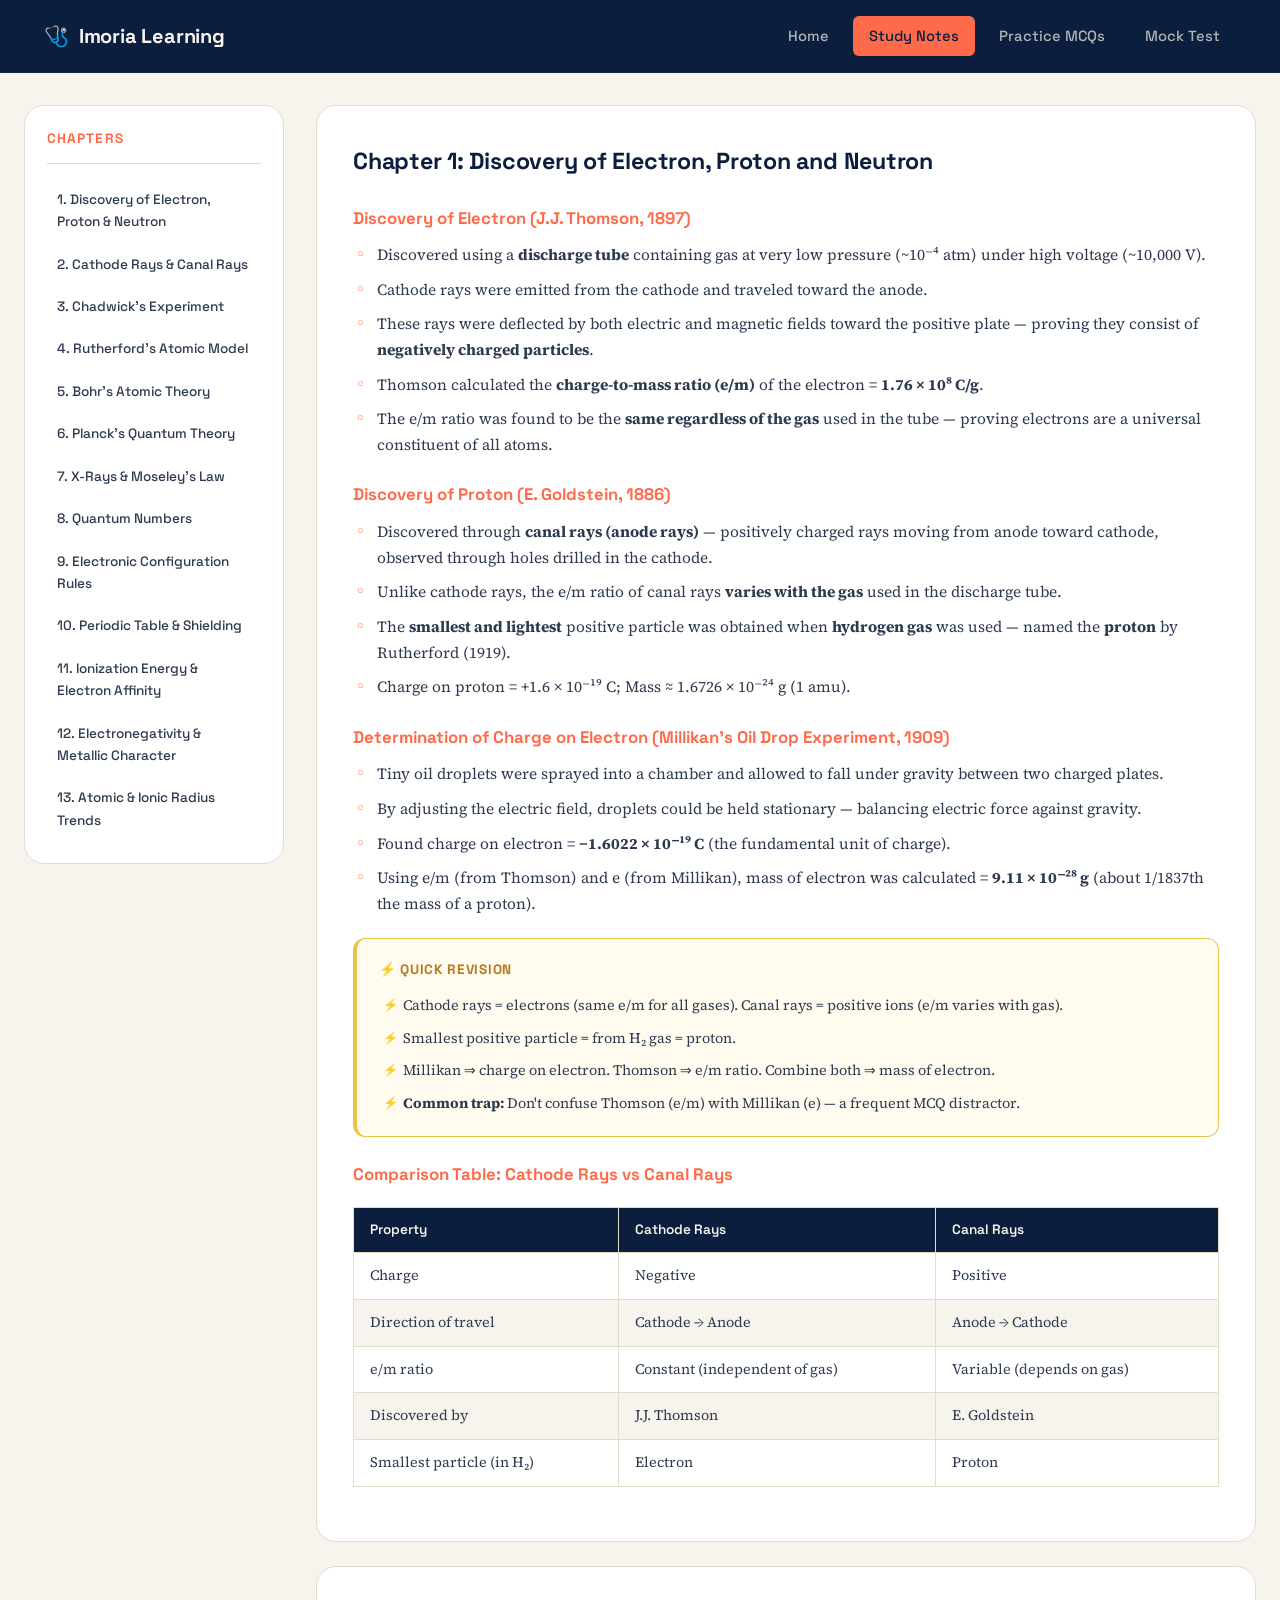
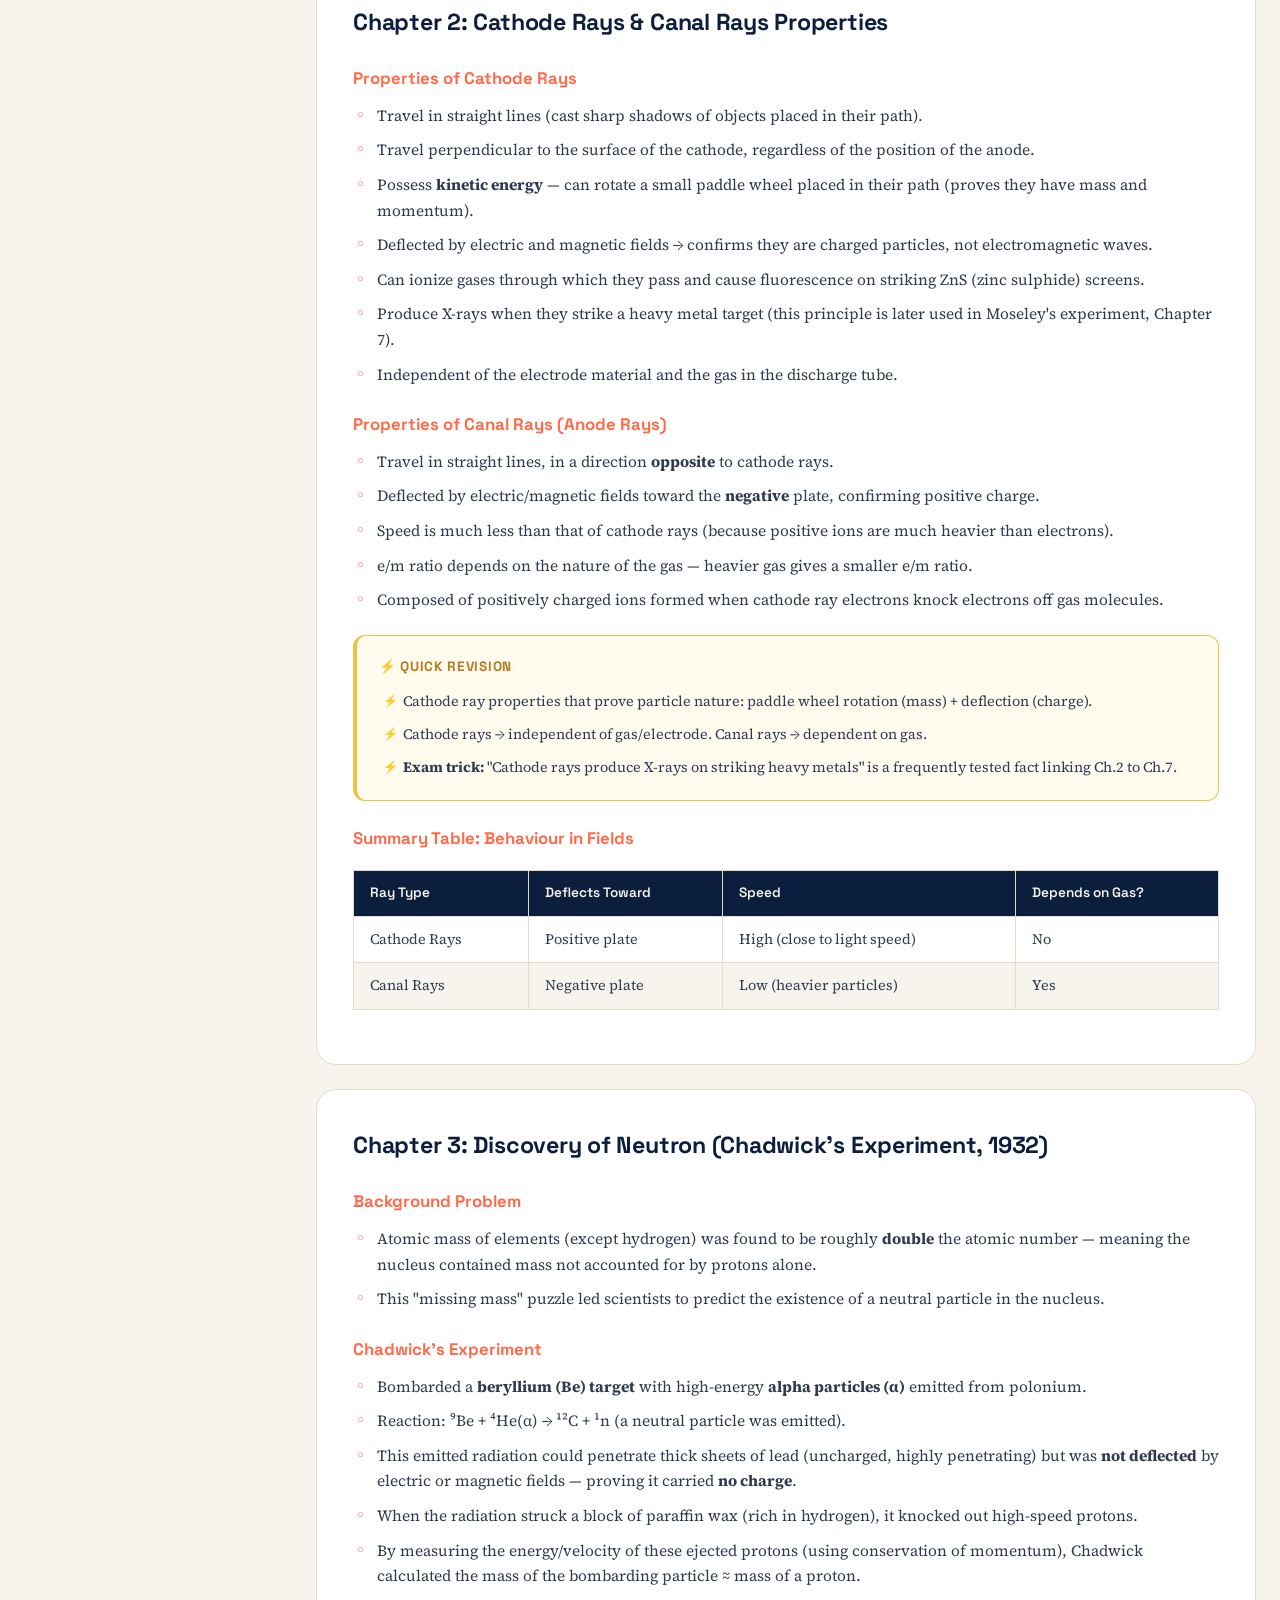
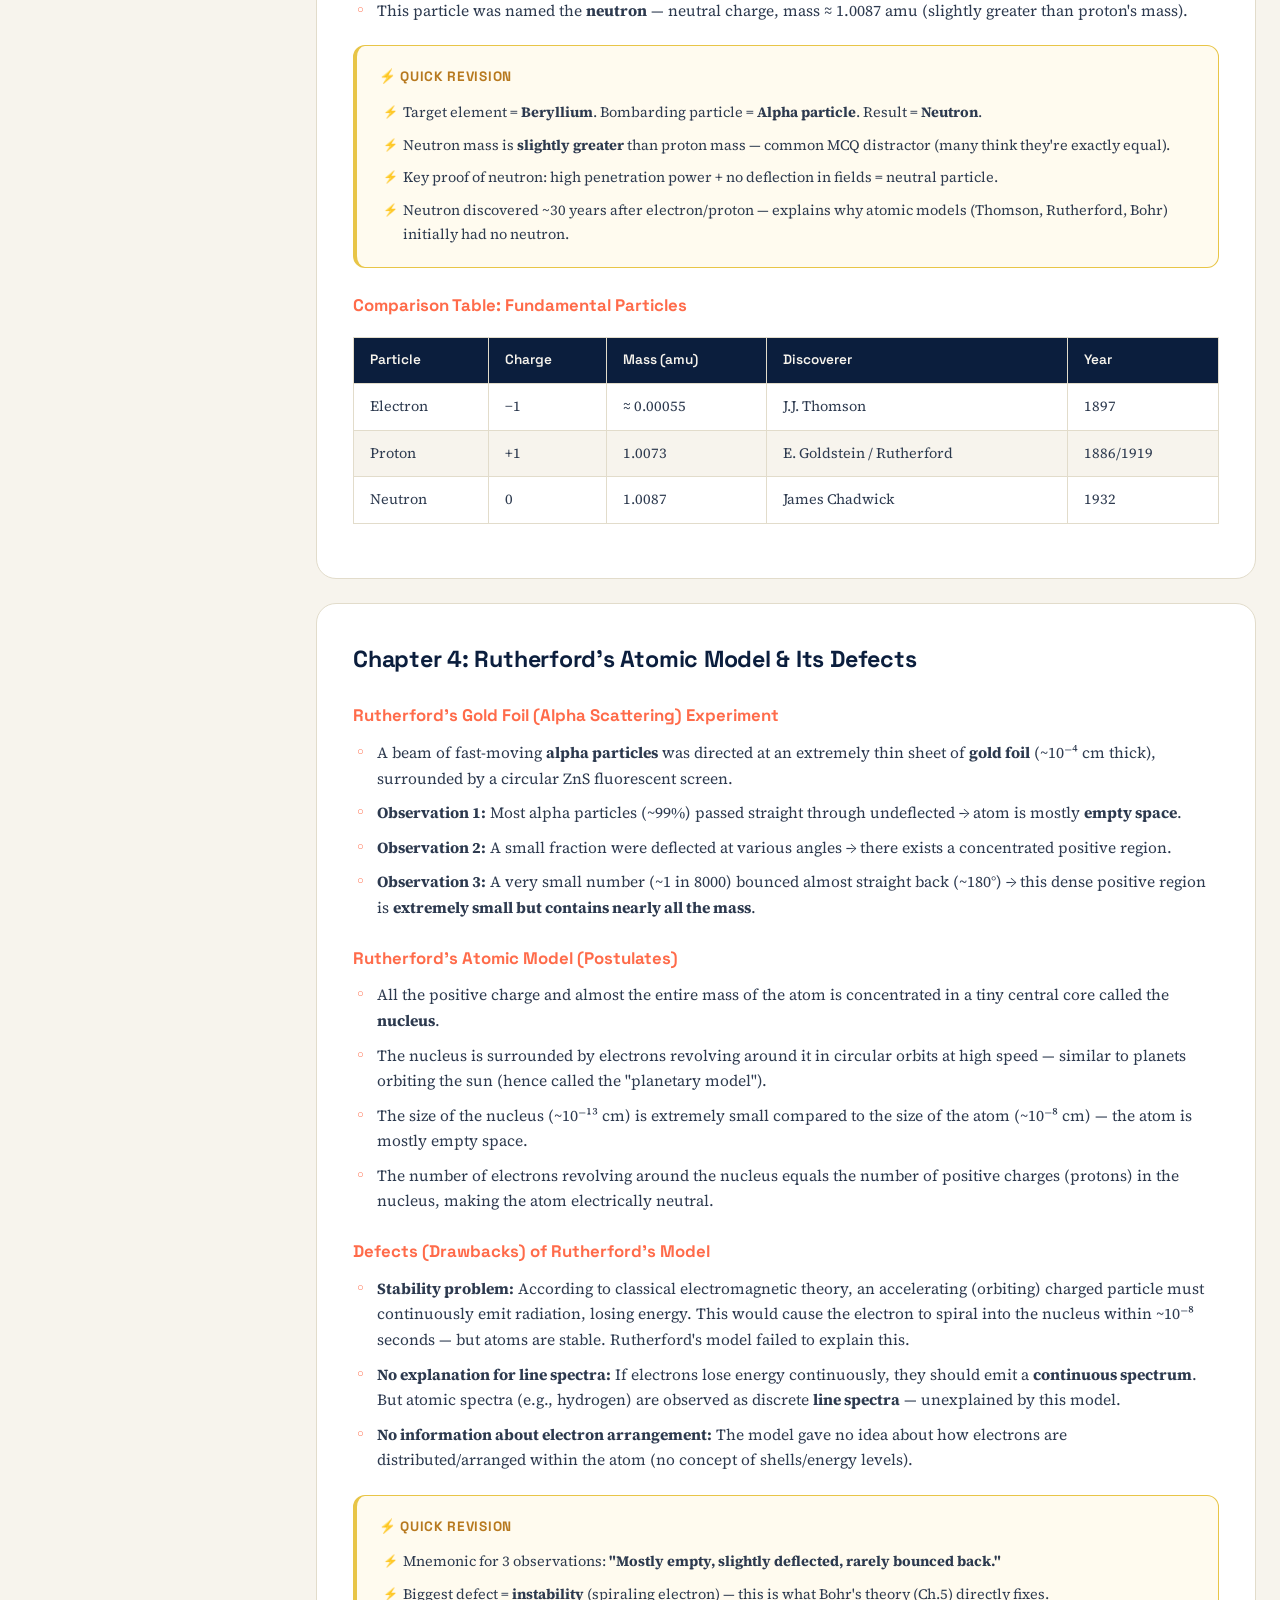
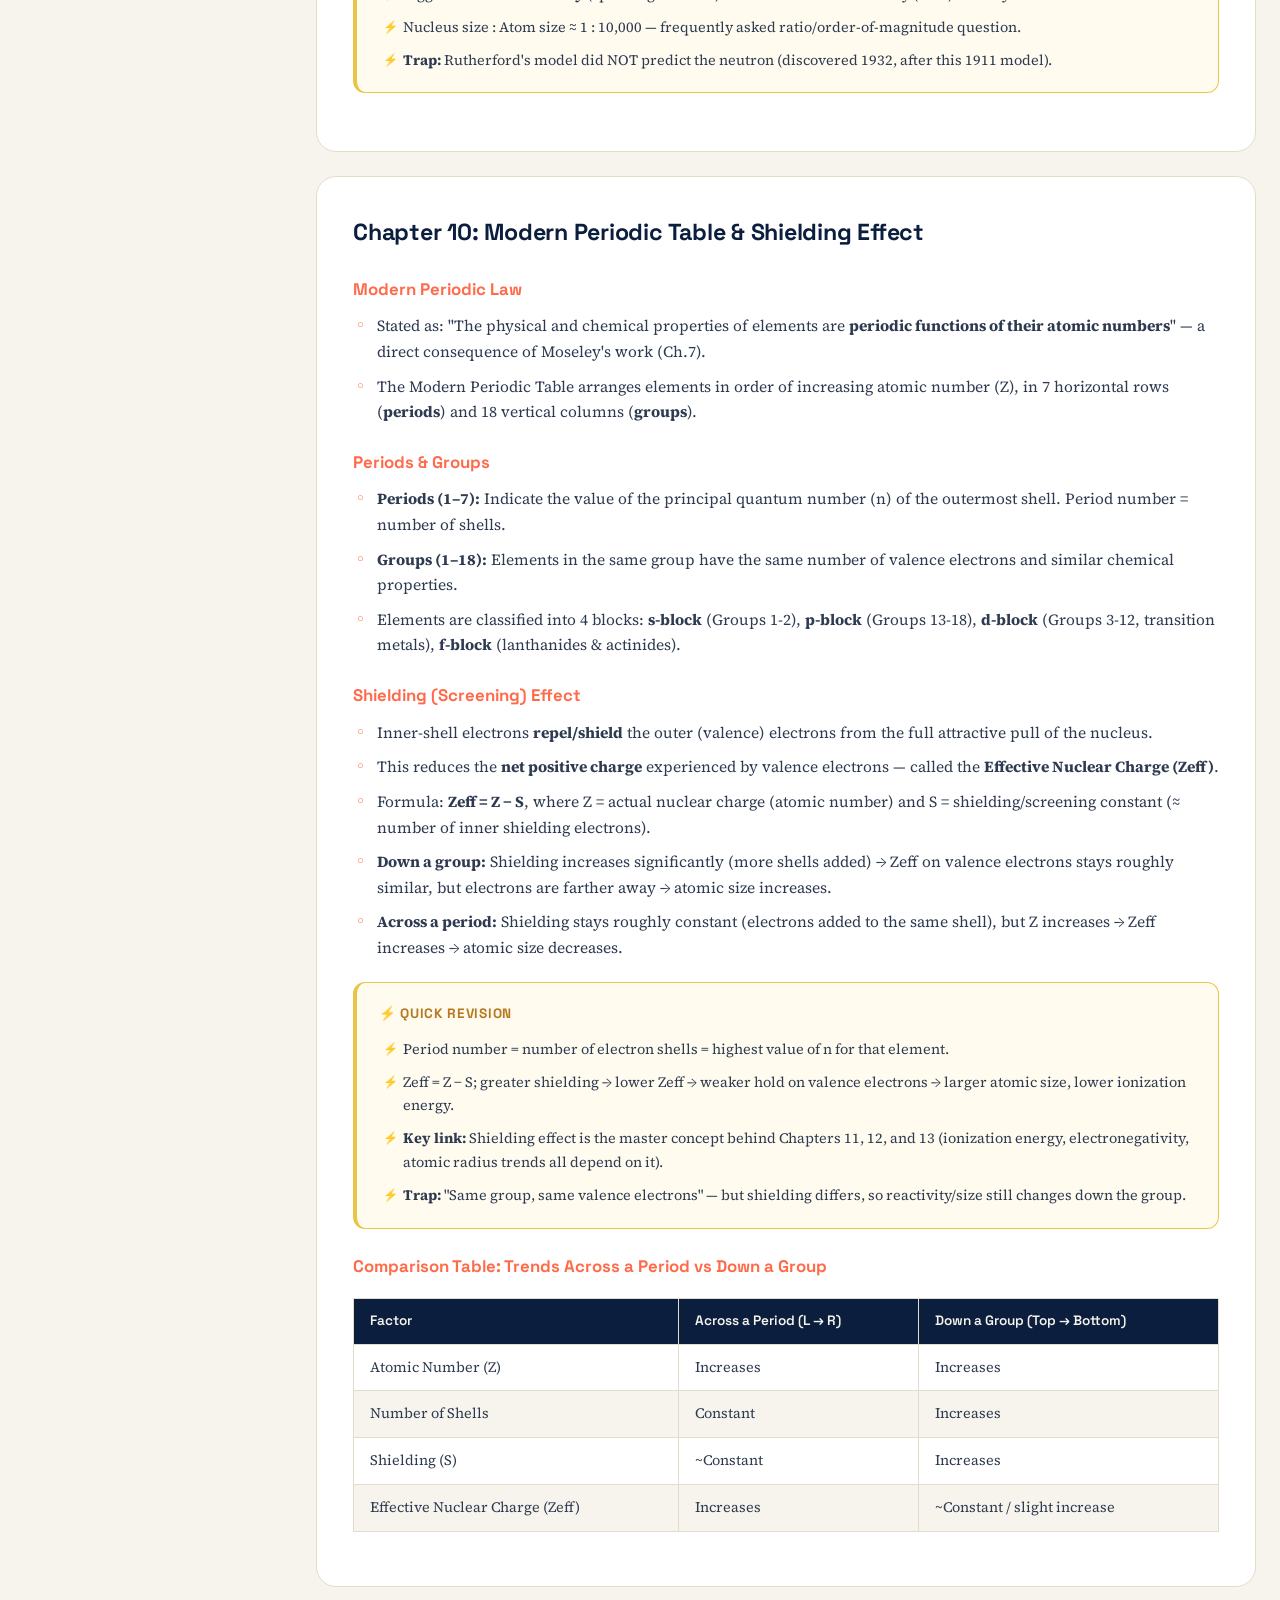
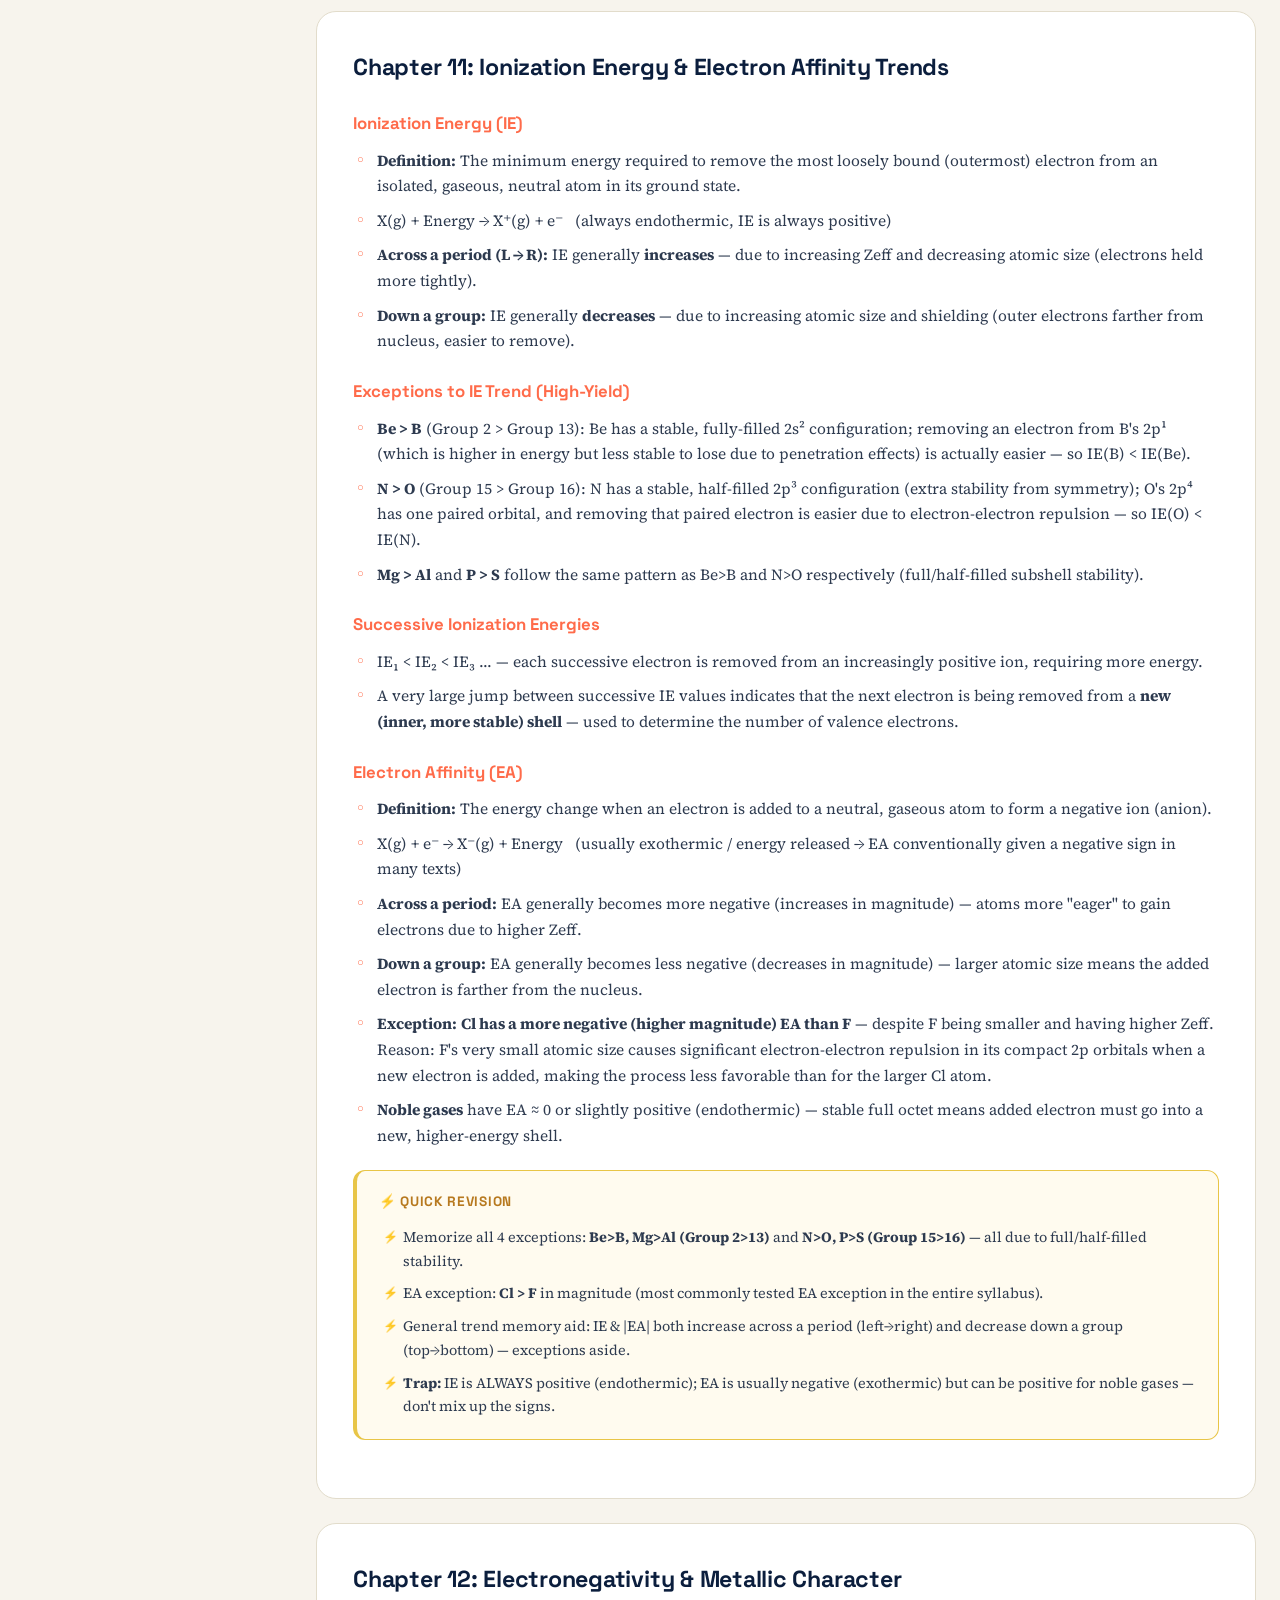
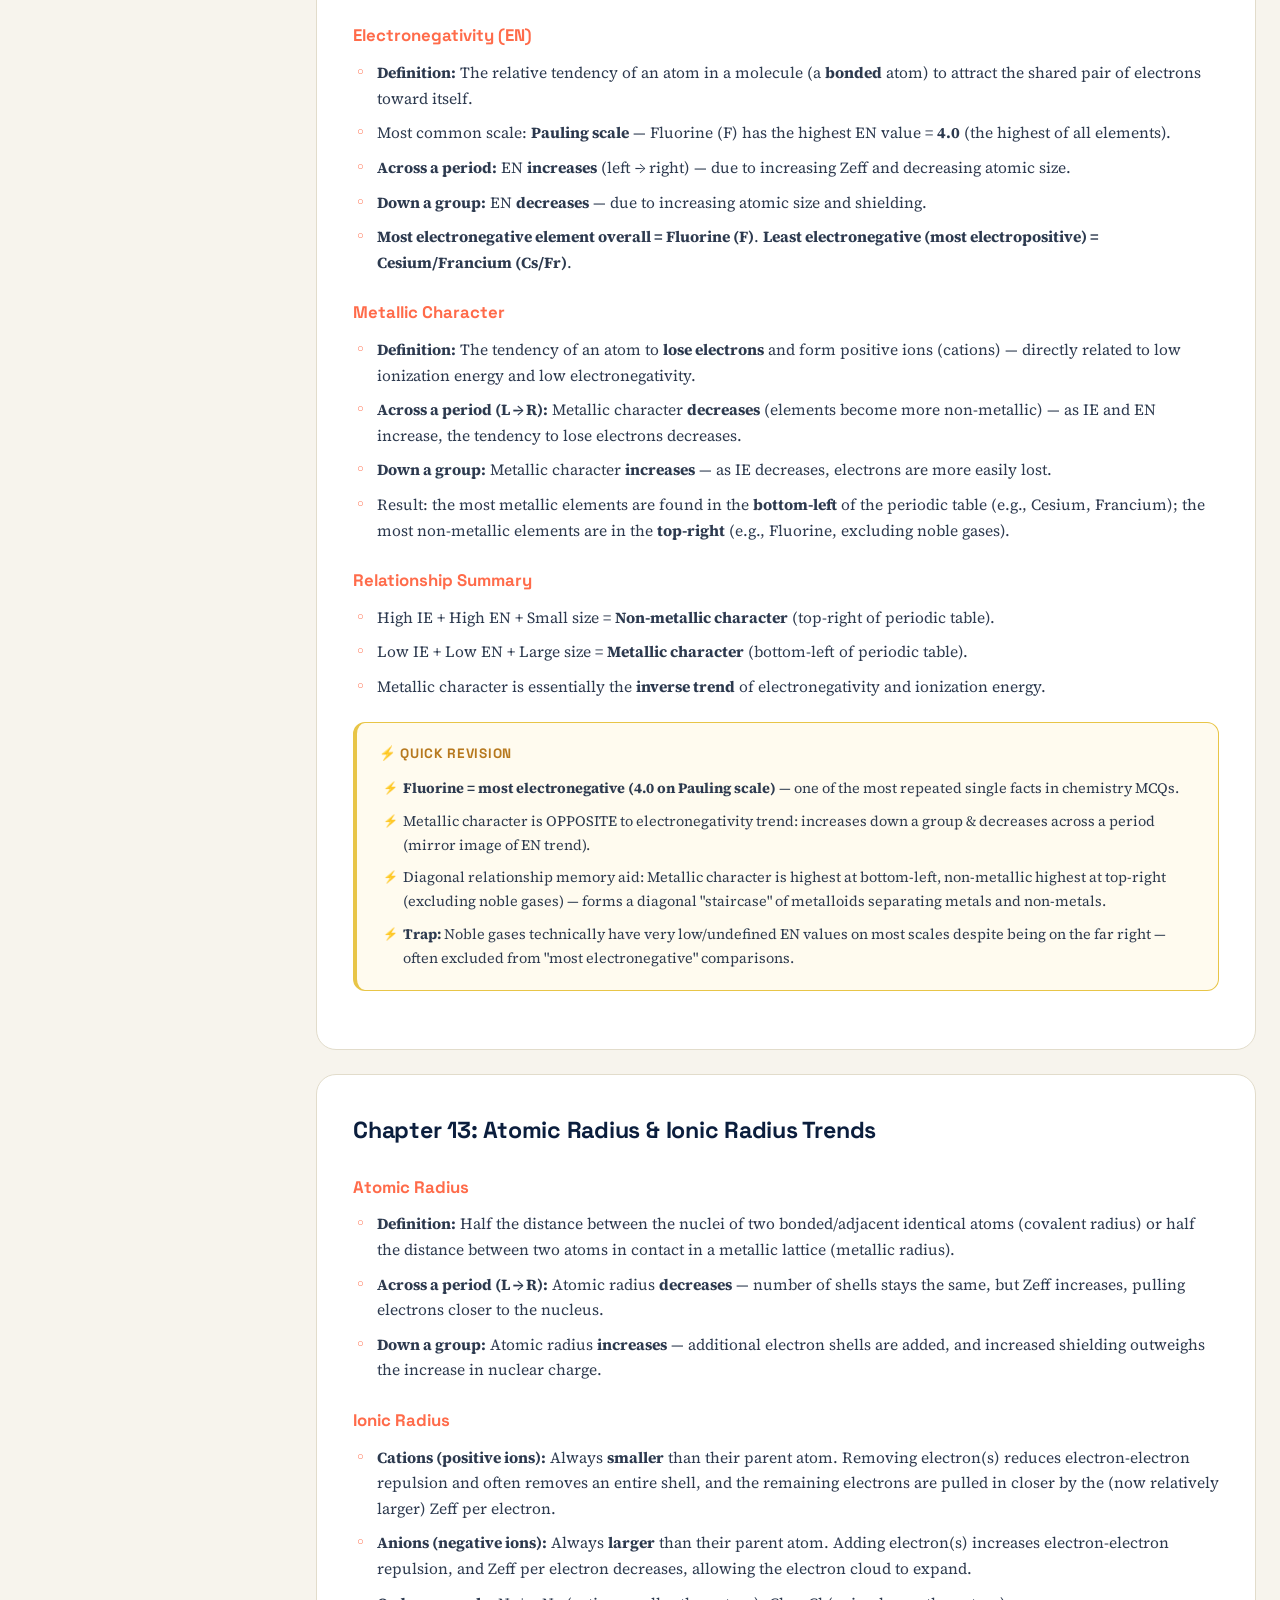
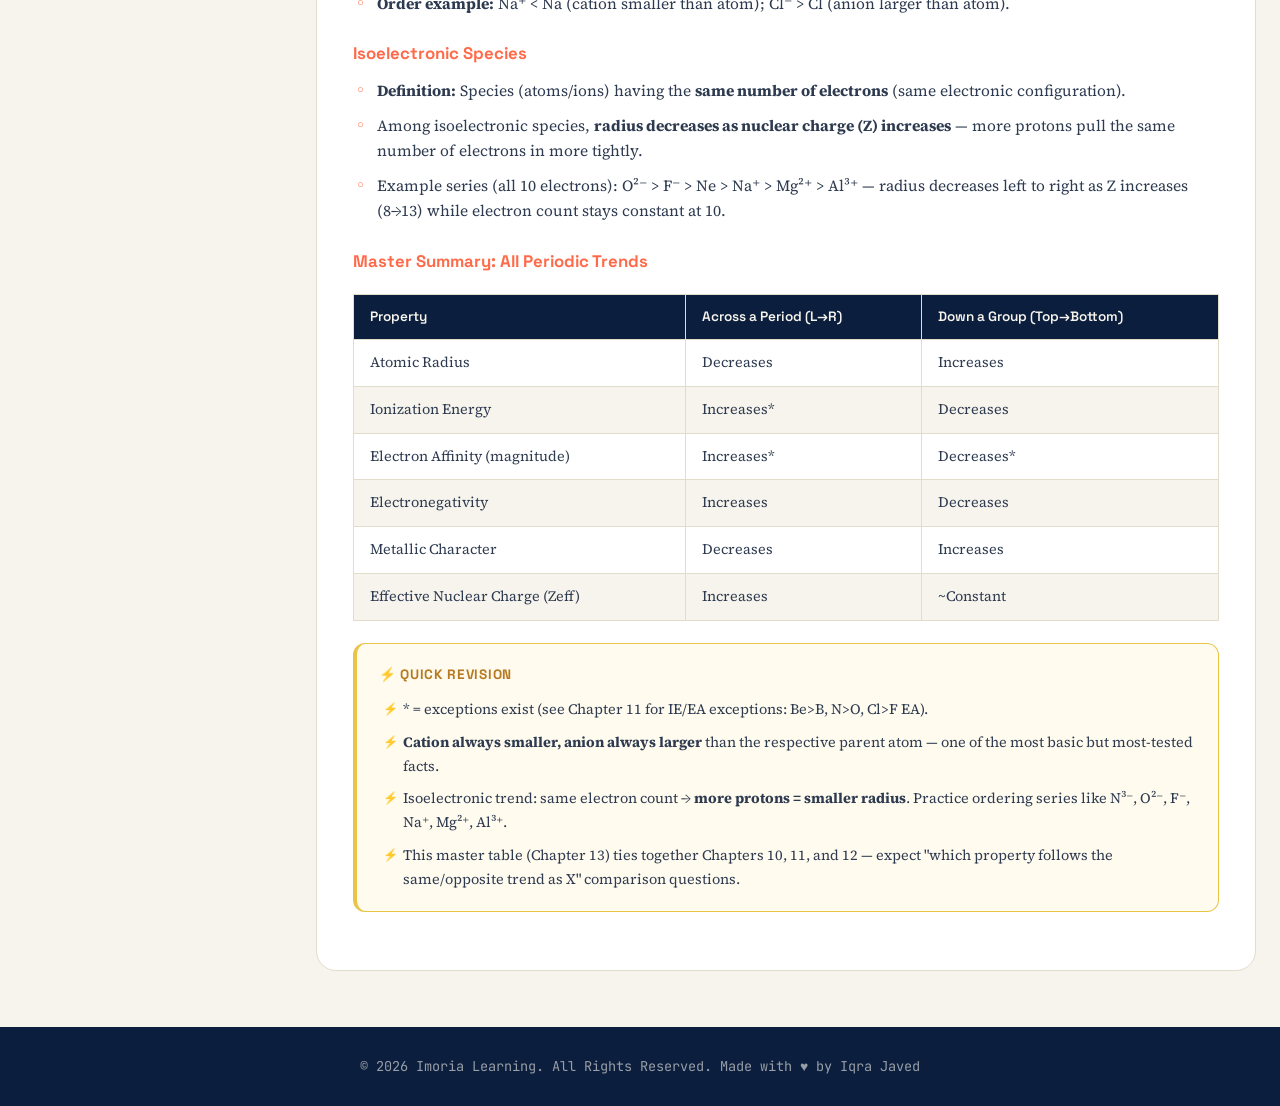
==== commit bc9f4e2f: "Update chemistrynotes.html" ====
--- a/chemistrynotes.html
+++ b/chemistrynotes.html
@@ -4,6 +4,8 @@
 <meta charset="UTF-8">
 <meta name="viewport" content="width=device-width, initial-scale=1.0">
 <title>Study Notes | Imoria Learning</title>
+<link rel="preconnect" href="https://fonts.googleapis.com">
+<link href="https://fonts.googleapis.com/css2?family=Inter:wght@400;500;600;700;800&display=swap" rel="stylesheet">
 <link rel="stylesheet" href="style.css">
 </head>
 <body>
@@ -11,12 +13,7 @@
 <header class="site-header">
     <div class="header-container">
         <a href="index.html" class="logo">
-            <svg class="logo-orbit" viewBox="0 0 32 32" fill="none" xmlns="http://www.w3.org/2000/svg">
-                <circle cx="16" cy="16" r="3" fill="#FF6B4A"/>
-                <ellipse cx="16" cy="16" rx="14" ry="6" stroke="#F7F4ED" stroke-width="1.5" fill="none" transform="rotate(30 16 16)"/>
-                <ellipse cx="16" cy="16" rx="14" ry="6" stroke="#F7F4ED" stroke-width="1.5" fill="none" transform="rotate(-30 16 16)" opacity="0.5"/>
-                <circle cx="28" cy="13" r="2" fill="#E8C547"/>
-            </svg>
+            <span class="logo-icon">🩺</span>
             <span class="logo-text">Imoria Learning</span>
         </a>
         <nav class="main-nav">
@@ -35,19 +32,19 @@
     <aside class="notes-sidebar">
         <h3>Chapters</h3>
         <ul>
-            <li><a href="#chapter-1"><span class="sidebar-check" id="sidebar-check-1"></span>1. Discovery of Electron, Proton & Neutron</a></li>
-            <li><a href="#chapter-2"><span class="sidebar-check" id="sidebar-check-2"></span>2. Cathode Rays & Canal Rays</a></li>
-            <li><a href="#chapter-3"><span class="sidebar-check" id="sidebar-check-3"></span>3. Chadwick's Experiment</a></li>
-            <li><a href="#chapter-4"><span class="sidebar-check" id="sidebar-check-4"></span>4. Rutherford's Atomic Model</a></li>
-            <li><a href="#chapter-5"><span class="sidebar-check" id="sidebar-check-5"></span>5. Bohr's Atomic Theory</a></li>
-            <li><a href="#chapter-6"><span class="sidebar-check" id="sidebar-check-6"></span>6. Planck's Quantum Theory</a></li>
-            <li><a href="#chapter-7"><span class="sidebar-check" id="sidebar-check-7"></span>7. X-Rays & Moseley's Law</a></li>
-            <li><a href="#chapter-8"><span class="sidebar-check" id="sidebar-check-8"></span>8. Quantum Numbers</a></li>
-            <li><a href="#chapter-9"><span class="sidebar-check" id="sidebar-check-9"></span>9. Electronic Configuration Rules</a></li>
-            <li><a href="#chapter-10"><span class="sidebar-check" id="sidebar-check-10"></span>10. Periodic Table & Shielding</a></li>
-            <li><a href="#chapter-11"><span class="sidebar-check" id="sidebar-check-11"></span>11. Ionization Energy & Electron Affinity</a></li>
-            <li><a href="#chapter-12"><span class="sidebar-check" id="sidebar-check-12"></span>12. Electronegativity & Metallic Character</a></li>
-            <li><a href="#chapter-13"><span class="sidebar-check" id="sidebar-check-13"></span>13. Atomic & Ionic Radius Trends</a></li>
+            <li><a href="#chapter-1">1. Discovery of Electron, Proton & Neutron</a></li>
+            <li><a href="#chapter-2">2. Cathode Rays & Canal Rays</a></li>
+            <li><a href="#chapter-3">3. Chadwick's Experiment</a></li>
+            <li><a href="#chapter-4">4. Rutherford's Atomic Model</a></li>
+            <li><a href="#chapter-5">5. Bohr's Atomic Theory</a></li>
+            <li><a href="#chapter-6">6. Planck's Quantum Theory</a></li>
+            <li><a href="#chapter-7">7. X-Rays & Moseley's Law</a></li>
+            <li><a href="#chapter-8">8. Quantum Numbers</a></li>
+            <li><a href="#chapter-9">9. Electronic Configuration Rules</a></li>
+            <li><a href="#chapter-10">10. Periodic Table & Shielding</a></li>
+            <li><a href="#chapter-11">11. Ionization Energy & Electron Affinity</a></li>
+            <li><a href="#chapter-12">12. Electronegativity & Metallic Character</a></li>
+            <li><a href="#chapter-13">13. Atomic & Ionic Radius Trends</a></li>
         </ul>
     </aside>
 
@@ -55,10 +52,8 @@
 
         <!-- CHAPTER 1 -->
         <section id="chapter-1" class="chapter-block">
-            <div class="chapter-block-header">
-                <h2>Chapter 1: Discovery of Electron, Proton and Neutron</h2>
-                <button class="mark-read-btn" id="mark-read-ch1" onclick="toggleChapterRead(1)">Mark as read</button>
-            </div>
+            <h2>Chapter 1: Discovery of Electron, Proton and Neutron</h2>
+
             <h3>Discovery of Electron (J.J. Thomson, 1897)</h3>
             <ul>
                 <li>Discovered using a <strong>discharge tube</strong> containing gas at very low pressure (~10⁻⁴ atm) under high voltage (~10,000 V).</li>
@@ -67,6 +62,7 @@
                 <li>Thomson calculated the <strong>charge-to-mass ratio (e/m)</strong> of the electron = <strong>1.76 × 10⁸ C/g</strong>.</li>
                 <li>The e/m ratio was found to be the <strong>same regardless of the gas</strong> used in the tube — proving electrons are a universal constituent of all atoms.</li>
             </ul>
+
             <h3>Discovery of Proton (E. Goldstein, 1886)</h3>
             <ul>
                 <li>Discovered through <strong>canal rays (anode rays)</strong> — positively charged rays moving from anode toward cathode, observed through holes drilled in the cathode.</li>
@@ -74,15 +70,17 @@
                 <li>The <strong>smallest and lightest</strong> positive particle was obtained when <strong>hydrogen gas</strong> was used — named the <strong>proton</strong> by Rutherford (1919).</li>
                 <li>Charge on proton = +1.6 × 10⁻¹⁹ C; Mass ≈ 1.6726 × 10⁻²⁴ g (1 amu).</li>
             </ul>
-            <h3>Millikan's Oil Drop Experiment (1909)</h3>
+
+            <h3>Determination of Charge on Electron (Millikan's Oil Drop Experiment, 1909)</h3>
             <ul>
                 <li>Tiny oil droplets were sprayed into a chamber and allowed to fall under gravity between two charged plates.</li>
                 <li>By adjusting the electric field, droplets could be held stationary — balancing electric force against gravity.</li>
                 <li>Found charge on electron = <strong>−1.6022 × 10⁻¹⁹ C</strong> (the fundamental unit of charge).</li>
-                <li>Using e/m (from Thomson) and e (from Millikan), mass of electron = <strong>9.11 × 10⁻²⁸ g</strong> (about 1/1837th the mass of a proton).</li>
-            </ul>
-            <div class="quick-revision-box">
-                <h4>Quick Revision</h4>
+                <li>Using e/m (from Thomson) and e (from Millikan), mass of electron was calculated = <strong>9.11 × 10⁻²⁸ g</strong> (about 1/1837th the mass of a proton).</li>
+            </ul>
+
+            <div class="quick-revision-box">
+                <h4>⚡ Quick Revision</h4>
                 <ul>
                     <li>Cathode rays = electrons (same e/m for all gases). Canal rays = positive ions (e/m varies with gas).</li>
                     <li>Smallest positive particle = from H₂ gas = proton.</li>
@@ -90,35 +88,61 @@
                     <li><strong>Common trap:</strong> Don't confuse Thomson (e/m) with Millikan (e) — a frequent MCQ distractor.</li>
                 </ul>
             </div>
+
             <h3>Comparison Table: Cathode Rays vs Canal Rays</h3>
             <table>
-                <thead><tr><th>Property</th><th>Cathode Rays</th><th>Canal Rays</th></tr></thead>
+                <thead>
+                    <tr>
+                        <th>Property</th>
+                        <th>Cathode Rays</th>
+                        <th>Canal Rays</th>
+                    </tr>
+                </thead>
                 <tbody>
-                    <tr><td>Charge</td><td>Negative</td><td>Positive</td></tr>
-                    <tr><td>Direction</td><td>Cathode → Anode</td><td>Anode → Cathode</td></tr>
-                    <tr><td>e/m ratio</td><td>Constant (independent of gas)</td><td>Variable (depends on gas)</td></tr>
-                    <tr><td>Discovered by</td><td>J.J. Thomson</td><td>E. Goldstein</td></tr>
-                    <tr><td>Smallest particle (H₂)</td><td>Electron</td><td>Proton</td></tr>
+                    <tr>
+                        <td>Charge</td>
+                        <td>Negative</td>
+                        <td>Positive</td>
+                    </tr>
+                    <tr>
+                        <td>Direction of travel</td>
+                        <td>Cathode → Anode</td>
+                        <td>Anode → Cathode</td>
+                    </tr>
+                    <tr>
+                        <td>e/m ratio</td>
+                        <td>Constant (independent of gas)</td>
+                        <td>Variable (depends on gas)</td>
+                    </tr>
+                    <tr>
+                        <td>Discovered by</td>
+                        <td>J.J. Thomson</td>
+                        <td>E. Goldstein</td>
+                    </tr>
+                    <tr>
+                        <td>Smallest particle (in H₂)</td>
+                        <td>Electron</td>
+                        <td>Proton</td>
+                    </tr>
                 </tbody>
             </table>
         </section>
 
         <!-- CHAPTER 2 -->
         <section id="chapter-2" class="chapter-block">
-            <div class="chapter-block-header">
-                <h2>Chapter 2: Cathode Rays & Canal Rays Properties</h2>
-                <button class="mark-read-btn" id="mark-read-ch2" onclick="toggleChapterRead(2)">Mark as read</button>
-            </div>
+            <h2>Chapter 2: Cathode Rays & Canal Rays Properties</h2>
+
             <h3>Properties of Cathode Rays</h3>
             <ul>
                 <li>Travel in straight lines (cast sharp shadows of objects placed in their path).</li>
-                <li>Travel perpendicular to the surface of the cathode, regardless of anode position.</li>
+                <li>Travel perpendicular to the surface of the cathode, regardless of the position of the anode.</li>
                 <li>Possess <strong>kinetic energy</strong> — can rotate a small paddle wheel placed in their path (proves they have mass and momentum).</li>
                 <li>Deflected by electric and magnetic fields → confirms they are charged particles, not electromagnetic waves.</li>
                 <li>Can ionize gases through which they pass and cause fluorescence on striking ZnS (zinc sulphide) screens.</li>
-                <li>Produce X-rays when they strike a heavy metal target (links Ch.2 to Ch.7).</li>
+                <li>Produce X-rays when they strike a heavy metal target (this principle is later used in Moseley's experiment, Chapter 7).</li>
                 <li>Independent of the electrode material and the gas in the discharge tube.</li>
             </ul>
+
             <h3>Properties of Canal Rays (Anode Rays)</h3>
             <ul>
                 <li>Travel in straight lines, in a direction <strong>opposite</strong> to cathode rays.</li>
@@ -127,451 +151,389 @@
                 <li>e/m ratio depends on the nature of the gas — heavier gas gives a smaller e/m ratio.</li>
                 <li>Composed of positively charged ions formed when cathode ray electrons knock electrons off gas molecules.</li>
             </ul>
-            <div class="quick-revision-box">
-                <h4>Quick Revision</h4>
+
+            <div class="quick-revision-box">
+                <h4>⚡ Quick Revision</h4>
                 <ul>
                     <li>Cathode ray properties that prove particle nature: paddle wheel rotation (mass) + deflection (charge).</li>
                     <li>Cathode rays → independent of gas/electrode. Canal rays → dependent on gas.</li>
-                    <li><strong>Exam trick:</strong> "Cathode rays produce X-rays on striking heavy metals" frequently links Ch.2 to Ch.7.</li>
-                </ul>
-            </div>
+                    <li><strong>Exam trick:</strong> "Cathode rays produce X-rays on striking heavy metals" is a frequently tested fact linking Ch.2 to Ch.7.</li>
+                </ul>
+            </div>
+
+            <h3>Summary Table: Behaviour in Fields</h3>
+            <table>
+                <thead>
+                    <tr>
+                        <th>Ray Type</th>
+                        <th>Deflects Toward</th>
+                        <th>Speed</th>
+                        <th>Depends on Gas?</th>
+                    </tr>
+                </thead>
+                <tbody>
+                    <tr>
+                        <td>Cathode Rays</td>
+                        <td>Positive plate</td>
+                        <td>High (close to light speed)</td>
+                        <td>No</td>
+                    </tr>
+                    <tr>
+                        <td>Canal Rays</td>
+                        <td>Negative plate</td>
+                        <td>Low (heavier particles)</td>
+                        <td>Yes</td>
+                    </tr>
+                </tbody>
+            </table>
         </section>
 
         <!-- CHAPTER 3 -->
         <section id="chapter-3" class="chapter-block">
-            <div class="chapter-block-header">
-                <h2>Chapter 3: Discovery of Neutron (Chadwick's Experiment, 1932)</h2>
-                <button class="mark-read-btn" id="mark-read-ch3" onclick="toggleChapterRead(3)">Mark as read</button>
-            </div>
+            <h2>Chapter 3: Discovery of Neutron (Chadwick's Experiment, 1932)</h2>
+
             <h3>Background Problem</h3>
             <ul>
-                <li>Atomic mass of elements (except hydrogen) was roughly <strong>double</strong> the atomic number — the nucleus contained mass not accounted for by protons alone.</li>
-                <li>This "missing mass" puzzle led scientists to predict a neutral particle in the nucleus.</li>
-            </ul>
+                <li>Atomic mass of elements (except hydrogen) was found to be roughly <strong>double</strong> the atomic number — meaning the nucleus contained mass not accounted for by protons alone.</li>
+                <li>This "missing mass" puzzle led scientists to predict the existence of a neutral particle in the nucleus.</li>
+            </ul>
+
             <h3>Chadwick's Experiment</h3>
             <ul>
                 <li>Bombarded a <strong>beryllium (Be) target</strong> with high-energy <strong>alpha particles (α)</strong> emitted from polonium.</li>
-                <li>Reaction: ⁹Be + ⁴He(α) → ¹²C + ¹n</li>
-                <li>Emitted radiation could penetrate thick sheets of lead but was <strong>not deflected</strong> by electric or magnetic fields — proving it carried <strong>no charge</strong>.</li>
-                <li>When the radiation struck paraffin wax (rich in hydrogen), it knocked out high-speed protons.</li>
-                <li>By conservation of momentum, Chadwick calculated mass ≈ mass of a proton → named <strong>neutron</strong>.</li>
-                <li>Neutron: neutral charge, mass ≈ 1.0087 amu (slightly greater than proton's mass).</li>
-            </ul>
-            <div class="quick-revision-box">
-                <h4>Quick Revision</h4>
-                <ul>
-                    <li>Target = <strong>Beryllium</strong>. Bombarding particle = <strong>Alpha particle</strong>. Result = <strong>Neutron</strong>.</li>
-                    <li>Neutron mass is <strong>slightly greater</strong> than proton mass — common MCQ distractor.</li>
-                    <li>Key proof: high penetration + no deflection in fields = neutral particle.</li>
-                    <li>Neutron discovered ~30 years after electron/proton — explains why Rutherford's and Bohr's models had no neutron.</li>
-                </ul>
-            </div>
+                <li>Reaction: ⁹Be + ⁴He(α) → ¹²C + ¹n (a neutral particle was emitted).</li>
+                <li>This emitted radiation could penetrate thick sheets of lead (uncharged, highly penetrating) but was <strong>not deflected</strong> by electric or magnetic fields — proving it carried <strong>no charge</strong>.</li>
+                <li>When the radiation struck a block of paraffin wax (rich in hydrogen), it knocked out high-speed protons.</li>
+                <li>By measuring the energy/velocity of these ejected protons (using conservation of momentum), Chadwick calculated the mass of the bombarding particle ≈ mass of a proton.</li>
+                <li>This particle was named the <strong>neutron</strong> — neutral charge, mass ≈ 1.0087 amu (slightly greater than proton's mass).</li>
+            </ul>
+
+            <div class="quick-revision-box">
+                <h4>⚡ Quick Revision</h4>
+                <ul>
+                    <li>Target element = <strong>Beryllium</strong>. Bombarding particle = <strong>Alpha particle</strong>. Result = <strong>Neutron</strong>.</li>
+                    <li>Neutron mass is <strong>slightly greater</strong> than proton mass — common MCQ distractor (many think they're exactly equal).</li>
+                    <li>Key proof of neutron: high penetration power + no deflection in fields = neutral particle.</li>
+                    <li>Neutron discovered ~30 years after electron/proton — explains why atomic models (Thomson, Rutherford, Bohr) initially had no neutron.</li>
+                </ul>
+            </div>
+
             <h3>Comparison Table: Fundamental Particles</h3>
             <table>
-                <thead><tr><th>Particle</th><th>Charge</th><th>Mass (amu)</th><th>Discoverer</th><th>Year</th></tr></thead>
+                <thead>
+                    <tr>
+                        <th>Particle</th>
+                        <th>Charge</th>
+                        <th>Mass (amu)</th>
+                        <th>Discoverer</th>
+                        <th>Year</th>
+                    </tr>
+                </thead>
                 <tbody>
-                    <tr><td>Electron</td><td>−1</td><td>≈ 0.00055</td><td>J.J. Thomson</td><td>1897</td></tr>
-                    <tr><td>Proton</td><td>+1</td><td>1.0073</td><td>Goldstein / Rutherford</td><td>1886/1919</td></tr>
-                    <tr><td>Neutron</td><td>0</td><td>1.0087</td><td>James Chadwick</td><td>1932</td></tr>
+                    <tr>
+                        <td>Electron</td>
+                        <td>−1</td>
+                        <td>≈ 0.00055</td>
+                        <td>J.J. Thomson</td>
+                        <td>1897</td>
+                    </tr>
+                    <tr>
+                        <td>Proton</td>
+                        <td>+1</td>
+                        <td>1.0073</td>
+                        <td>E. Goldstein / Rutherford</td>
+                        <td>1886/1919</td>
+                    </tr>
+                    <tr>
+                        <td>Neutron</td>
+                        <td>0</td>
+                        <td>1.0087</td>
+                        <td>James Chadwick</td>
+                        <td>1932</td>
+                    </tr>
                 </tbody>
             </table>
         </section>
 
         <!-- CHAPTER 4 -->
         <section id="chapter-4" class="chapter-block">
-            <div class="chapter-block-header">
-                <h2>Chapter 4: Rutherford's Atomic Model & Its Defects</h2>
-                <button class="mark-read-btn" id="mark-read-ch4" onclick="toggleChapterRead(4)">Mark as read</button>
-            </div>
-            <h3>Gold Foil (Alpha Scattering) Experiment</h3>
+            <h2>Chapter 4: Rutherford's Atomic Model & Its Defects</h2>
+
+            <h3>Rutherford's Gold Foil (Alpha Scattering) Experiment</h3>
             <ul>
                 <li>A beam of fast-moving <strong>alpha particles</strong> was directed at an extremely thin sheet of <strong>gold foil</strong> (~10⁻⁴ cm thick), surrounded by a circular ZnS fluorescent screen.</li>
-                <li><strong>Observation 1:</strong> Most alpha particles (~99%) passed straight through → atom is mostly <strong>empty space</strong>.</li>
-                <li><strong>Observation 2:</strong> A small fraction were deflected at various angles → a concentrated positive region exists.</li>
-                <li><strong>Observation 3:</strong> ~1 in 8000 bounced almost straight back (~180°) → this region is <strong>extremely small but contains nearly all the mass</strong>.</li>
-            </ul>
-            <h3>Postulates of Rutherford's Model</h3>
-            <ul>
-                <li>All positive charge and almost all mass is concentrated in a tiny central <strong>nucleus</strong>.</li>
-                <li>Electrons revolve around the nucleus in circular orbits — similar to planets orbiting the sun ("planetary model").</li>
-                <li>Nucleus size (~10⁻¹³ cm) is extremely small compared to atom size (~10⁻⁸ cm) — atom is mostly empty space.</li>
-                <li>Number of electrons = number of protons → atom is electrically neutral.</li>
-            </ul>
-            <h3>Defects of Rutherford's Model</h3>
-            <ul>
-                <li><strong>Stability problem:</strong> An orbiting electron must continuously emit radiation, losing energy, and spiral into the nucleus within ~10⁻⁸ seconds — but atoms are stable. Model fails to explain this.</li>
-                <li><strong>No explanation for line spectra:</strong> Continuous energy loss predicts a continuous spectrum; but atomic spectra show discrete <strong>line spectra</strong>.</li>
-                <li><strong>No electron arrangement:</strong> Model gives no concept of shells or energy levels.</li>
-            </ul>
-            <div class="quick-revision-box">
-                <h4>Quick Revision</h4>
+                <li><strong>Observation 1:</strong> Most alpha particles (~99%) passed straight through undeflected → atom is mostly <strong>empty space</strong>.</li>
+                <li><strong>Observation 2:</strong> A small fraction were deflected at various angles → there exists a concentrated positive region.</li>
+                <li><strong>Observation 3:</strong> A very small number (~1 in 8000) bounced almost straight back (~180°) → this dense positive region is <strong>extremely small but contains nearly all the mass</strong>.</li>
+            </ul>
+
+            <h3>Rutherford's Atomic Model (Postulates)</h3>
+            <ul>
+                <li>All the positive charge and almost the entire mass of the atom is concentrated in a tiny central core called the <strong>nucleus</strong>.</li>
+                <li>The nucleus is surrounded by electrons revolving around it in circular orbits at high speed — similar to planets orbiting the sun (hence called the "planetary model").</li>
+                <li>The size of the nucleus (~10⁻¹³ cm) is extremely small compared to the size of the atom (~10⁻⁸ cm) — the atom is mostly empty space.</li>
+                <li>The number of electrons revolving around the nucleus equals the number of positive charges (protons) in the nucleus, making the atom electrically neutral.</li>
+            </ul>
+
+            <h3>Defects (Drawbacks) of Rutherford's Model</h3>
+            <ul>
+                <li><strong>Stability problem:</strong> According to classical electromagnetic theory, an accelerating (orbiting) charged particle must continuously emit radiation, losing energy. This would cause the electron to spiral into the nucleus within ~10⁻⁸ seconds — but atoms are stable. Rutherford's model failed to explain this.</li>
+                <li><strong>No explanation for line spectra:</strong> If electrons lose energy continuously, they should emit a <strong>continuous spectrum</strong>. But atomic spectra (e.g., hydrogen) are observed as discrete <strong>line spectra</strong> — unexplained by this model.</li>
+                <li><strong>No information about electron arrangement:</strong> The model gave no idea about how electrons are distributed/arranged within the atom (no concept of shells/energy levels).</li>
+            </ul>
+
+            <div class="quick-revision-box">
+                <h4>⚡ Quick Revision</h4>
                 <ul>
                     <li>Mnemonic for 3 observations: <strong>"Mostly empty, slightly deflected, rarely bounced back."</strong></li>
-                    <li>Biggest defect = <strong>instability</strong> (spiraling electron) — directly fixed by Bohr's Postulate 3.</li>
-                    <li>Nucleus : Atom size ratio ≈ 1 : 10,000 — frequently asked.</li>
-                    <li><strong>Trap:</strong> Rutherford's model did NOT include the neutron (discovered 1932, after 1911 model).</li>
-                </ul>
-            </div>
-        </section>
-
-        <!-- CHAPTER 5 -->
-        <section id="chapter-5" class="chapter-block">
-            <div class="chapter-block-header">
-                <h2>Chapter 5: Bohr's Atomic Theory & Postulates</h2>
-                <button class="mark-read-btn" id="mark-read-ch5" onclick="toggleChapterRead(5)">Mark as read</button>
-            </div>
-            <h3>Postulates of Bohr's Theory</h3>
-            <ul>
-                <li><strong>Postulate 1 (Quantized Orbits):</strong> Electrons revolve only in certain fixed circular paths called orbits/shells/energy levels, designated by principal quantum number n = 1, 2, 3...</li>
-                <li><strong>Postulate 2 (Angular Momentum Quantization):</strong> mvr = nh/2π</li>
-                <li><strong>Postulate 3 (Stationary States):</strong> Electrons in a given orbit do <strong>not radiate energy</strong> — these are called stationary/ground states. Directly resolves Rutherford's stability defect.</li>
-                <li><strong>Postulate 4 (Energy Absorption/Emission):</strong> ΔE = E₂ − E₁ = hν</li>
-            </ul>
-            <h3>Key Formulas (Hydrogen-like species)</h3>
-            <ul>
-                <li>Radius of nth orbit: rₙ = (0.529 × n²)/Z Å</li>
-                <li>Energy of nth orbit: Eₙ = −(13.6 × Z²)/n² eV</li>
-                <li>For H atom (Z=1), n=1: radius = 0.529 Å, energy = −13.6 eV</li>
-            </ul>
-            <h3>Hydrogen Spectral Series</h3>
-            <ul>
-                <li><strong>Lyman series</strong> — falls to n=1 (UV region)</li>
-                <li><strong>Balmer series</strong> — falls to n=2 (Visible region)</li>
-                <li><strong>Paschen series</strong> — falls to n=3 (Infrared region)</li>
-            </ul>
-            <h3>Limitations of Bohr's Theory</h3>
-            <ul>
-                <li>Could not explain spectra of <strong>multi-electron atoms</strong> (only works for H and H-like ions: He⁺, Li²⁺).</li>
-                <li>Could not explain <strong>Zeeman effect</strong> (splitting in magnetic field) or <strong>Stark effect</strong> (splitting in electric field).</li>
-                <li>Violated <strong>Heisenberg's Uncertainty Principle</strong> — assumes exact position and velocity simultaneously known.</li>
-                <li>Did not consider the <strong>wave nature</strong> of electrons (de Broglie).</li>
-                <li>Could not explain fine structure of spectral lines (later explained by Sommerfeld's elliptical orbits).</li>
-            </ul>
-            <div class="quick-revision-box">
-                <h4>Quick Revision</h4>
-                <ul>
-                    <li>Postulate that fixes Rutherford's defect: <strong>Postulate 3</strong> (stationary states).</li>
-                    <li>mvr = nh/2π — memorize; directly tested.</li>
-                    <li>Eₙ = −13.6/n² eV for H: E₁=−13.6, E₂=−3.4, E₃=−1.51 eV.</li>
-                    <li>Series energy order: Lyman > Balmer > Paschen (Lyman = highest energy, shortest wavelength).</li>
-                    <li><strong>Top AFNS trap:</strong> Bohr fails for multi-electron atoms — most tested limitation.</li>
-                </ul>
-            </div>
-        </section>
-
-        <!-- CHAPTER 6 -->
-        <section id="chapter-6" class="chapter-block">
-            <div class="chapter-block-header">
-                <h2>Chapter 6: Planck's Quantum Theory</h2>
-                <button class="mark-read-btn" id="mark-read-ch6" onclick="toggleChapterRead(6)">Mark as read</button>
-            </div>
-            <h3>Planck's Postulates (1900)</h3>
-            <ul>
-                <li>Energy is <strong>not emitted or absorbed continuously</strong> — it comes in discrete packets called <strong>quanta</strong> (photons for light).</li>
-                <li>Energy of one quantum: <strong>E = hν</strong>, where h = 6.626 × 10⁻³⁴ J·s (Planck's constant).</li>
-                <li>Total energy: E = nhν (n = integer).</li>
-                <li>Since c = νλ: <strong>E = hc/λ</strong> — energy is <strong>inversely proportional</strong> to wavelength.</li>
-            </ul>
-            <h3>Significance</h3>
-            <ul>
-                <li>Resolved the "ultraviolet catastrophe" — classical physics predicted infinite energy at short wavelengths from a hot black body.</li>
-                <li>Provided the basis for Einstein's explanation of the <strong>photoelectric effect</strong>.</li>
-                <li>Became the foundation of Bohr's 4th postulate (ΔE = hν).</li>
-                <li>Marked the birth of <strong>Quantum Mechanics</strong>.</li>
-            </ul>
-            <div class="quick-revision-box">
-                <h4>Quick Revision</h4>
-                <ul>
-                    <li><strong>E = hν = hc/λ</strong> — most repeated formula across the entire syllabus.</li>
-                    <li>Energy ∝ frequency (direct); Energy ∝ 1/wavelength (inverse). Classic trick question reverses these.</li>
-                    <li>h = 6.626 × 10⁻³⁴ J·s — memorize value and units.</li>
-                    <li>Chain: Planck → Einstein (photoelectric) → Bohr (postulate 4). "Which came first?" is a favorite MCQ.</li>
-                </ul>
-            </div>
-        </section>
-
-        <!-- CHAPTER 7 -->
-        <section id="chapter-7" class="chapter-block">
-            <div class="chapter-block-header">
-                <h2>Chapter 7: X-Rays & Atomic Number (Moseley's Law)</h2>
-                <button class="mark-read-btn" id="mark-read-ch7" onclick="toggleChapterRead(7)">Mark as read</button>
-            </div>
-            <h3>Discovery & Production of X-Rays</h3>
-            <ul>
-                <li>Discovered by <strong>Wilhelm Roentgen (1895)</strong> — accidentally, while working with a cathode ray tube.</li>
-                <li>Produced when <strong>high-speed cathode ray electrons</strong> strike a heavy metal target (e.g., tungsten or molybdenum).</li>
-                <li>X-rays are <strong>electromagnetic radiation</strong> of very short wavelength (~0.01 to 10 nm) — very high energy and penetrating power.</li>
-                <li>Not deflected by electric or magnetic fields (uncharged).</li>
-            </ul>
-            <h3>Moseley's Law (1913)</h3>
-            <ul>
-                <li>Studied X-ray spectra of various elements; found a relationship between X-ray frequency and the <strong>atomic number (Z)</strong> of the target.</li>
-                <li>Mathematical form: <strong>√ν = a(Z − b)</strong>, where 'a' and 'b' are constants (b ≈ 1).</li>
-                <li>A plot of √ν vs Z gives a <strong>straight line</strong>.</li>
-                <li>Proved that <strong>atomic number (Z)</strong>, not atomic mass, is the fundamental property determining an element's position in the periodic table.</li>
-                <li>Corrected the periodic table (resolved Co/Ni, Ar/K anomalies) and predicted undiscovered elements.</li>
-            </ul>
-            <div class="quick-revision-box">
-                <h4>Quick Revision</h4>
-                <ul>
-                    <li>Moseley's Law: <strong>√ν = a(Z − b)</strong> — directly examinable formula.</li>
-                    <li>Biggest significance: atomic number (not mass) is the basis of periodic classification.</li>
-                    <li>X-rays produced by <strong>decelerating fast electrons</strong> hitting a metal target — link back to Ch.2.</li>
-                    <li><strong>Trap:</strong> X-rays are NOT charged (unlike cathode/canal rays) — hence not deflected by fields.</li>
-                </ul>
-            </div>
-        </section>
-
-        <!-- CHAPTER 8 -->
-        <section id="chapter-8" class="chapter-block">
-            <div class="chapter-block-header">
-                <h2>Chapter 8: Quantum Numbers</h2>
-                <button class="mark-read-btn" id="mark-read-ch8" onclick="toggleChapterRead(8)">Mark as read</button>
-            </div>
-            <h3>1. Principal Quantum Number (n)</h3>
-            <ul>
-                <li>Denotes the <strong>main energy level/shell</strong> in which an electron is located.</li>
-                <li>Values: n = 1, 2, 3, 4... (K, L, M, N shells).</li>
-                <li>Determines <strong>size</strong> of the orbital and <strong>most of the energy</strong>.</li>
-                <li>Maximum electrons in a shell = 2n².</li>
-            </ul>
-            <h3>2. Azimuthal Quantum Number (l)</h3>
-            <ul>
-                <li>Denotes the <strong>subshell/shape</strong> of the orbital within a shell.</li>
-                <li>Values: l = 0 to (n−1).</li>
-                <li>l=0 → s (spherical); l=1 → p (dumbbell); l=2 → d (cloverleaf); l=3 → f (complex).</li>
-            </ul>
-            <h3>3. Magnetic Quantum Number (m)</h3>
-            <ul>
-                <li>Describes the <strong>orientation</strong> of the orbital in 3D space.</li>
-                <li>Values: m = −l to +l (total of 2l+1 values).</li>
-                <li>s: 1 orbital; p: 3 orbitals; d: 5 orbitals; f: 7 orbitals.</li>
-            </ul>
-            <h3>4. Spin Quantum Number (s)</h3>
-            <ul>
-                <li>Describes the <strong>spin direction</strong> of the electron.</li>
-                <li>Values: +½ (↑) or −½ (↓) only.</li>
-                <li>Each orbital holds max 2 electrons with opposite spins.</li>
-            </ul>
-            <div class="quick-revision-box">
-                <h4>Quick Revision</h4>
-                <ul>
-                    <li>n → shell/size/energy; l → subshell/shape; m → orientation; s → spin.</li>
-                    <li>For n=4: n² = 16 orbitals → max 32 electrons (2n²).</li>
-                    <li>Number of orbitals in a subshell = 2l+1 (s=1, p=3, d=5, f=7) — heavily tested.</li>
-                    <li><strong>Trap:</strong> m values depend on l, NOT directly on n.</li>
-                </ul>
-            </div>
-            <h3>Summary Table: Quantum Numbers</h3>
+                    <li>Biggest defect = <strong>instability</strong> (spiraling electron) — this is what Bohr's theory (Ch.5) directly fixes.</li>
+                    <li>Nucleus size : Atom size ≈ 1 : 10,000 — frequently asked ratio/order-of-magnitude question.</li>
+                    <li><strong>Trap:</strong> Rutherford's model did NOT predict the neutron (discovered 1932, after this 1911 model).</li>
+                </ul>
+            </div>
+        </section>
+<!-- CHAPTER 10 -->
+        <section id="chapter-10" class="chapter-block">
+            <h2>Chapter 10: Modern Periodic Table & Shielding Effect</h2>
+
+            <h3>Modern Periodic Law</h3>
+            <ul>
+                <li>Stated as: "The physical and chemical properties of elements are <strong>periodic functions of their atomic numbers</strong>" — a direct consequence of Moseley's work (Ch.7).</li>
+                <li>The Modern Periodic Table arranges elements in order of increasing atomic number (Z), in 7 horizontal rows (<strong>periods</strong>) and 18 vertical columns (<strong>groups</strong>).</li>
+            </ul>
+
+            <h3>Periods & Groups</h3>
+            <ul>
+                <li><strong>Periods (1–7):</strong> Indicate the value of the principal quantum number (n) of the outermost shell. Period number = number of shells.</li>
+                <li><strong>Groups (1–18):</strong> Elements in the same group have the same number of valence electrons and similar chemical properties.</li>
+                <li>Elements are classified into 4 blocks: <strong>s-block</strong> (Groups 1-2), <strong>p-block</strong> (Groups 13-18), <strong>d-block</strong> (Groups 3-12, transition metals), <strong>f-block</strong> (lanthanides & actinides).</li>
+            </ul>
+
+            <h3>Shielding (Screening) Effect</h3>
+            <ul>
+                <li>Inner-shell electrons <strong>repel/shield</strong> the outer (valence) electrons from the full attractive pull of the nucleus.</li>
+                <li>This reduces the <strong>net positive charge</strong> experienced by valence electrons — called the <strong>Effective Nuclear Charge (Zeff)</strong>.</li>
+                <li>Formula: <strong>Zeff = Z − S</strong>, where Z = actual nuclear charge (atomic number) and S = shielding/screening constant (≈ number of inner shielding electrons).</li>
+                <li><strong>Down a group:</strong> Shielding increases significantly (more shells added) → Zeff on valence electrons stays roughly similar, but electrons are farther away → atomic size increases.</li>
+                <li><strong>Across a period:</strong> Shielding stays roughly constant (electrons added to the same shell), but Z increases → Zeff increases → atomic size decreases.</li>
+            </ul>
+
+            <div class="quick-revision-box">
+                <h4>⚡ Quick Revision</h4>
+                <ul>
+                    <li>Period number = number of electron shells = highest value of n for that element.</li>
+                    <li>Zeff = Z − S; greater shielding → lower Zeff → weaker hold on valence electrons → larger atomic size, lower ionization energy.</li>
+                    <li><strong>Key link:</strong> Shielding effect is the master concept behind Chapters 11, 12, and 13 (ionization energy, electronegativity, atomic radius trends all depend on it).</li>
+                    <li><strong>Trap:</strong> "Same group, same valence electrons" — but shielding differs, so reactivity/size still changes down the group.</li>
+                </ul>
+            </div>
+
+            <h3>Comparison Table: Trends Across a Period vs Down a Group</h3>
             <table>
-                <thead><tr><th>Quantum Number</th><th>Symbol</th><th>Values</th><th>Determines</th></tr></thead>
+                <thead>
+                    <tr>
+                        <th>Factor</th>
+                        <th>Across a Period (L → R)</th>
+                        <th>Down a Group (Top → Bottom)</th>
+                    </tr>
+                </thead>
                 <tbody>
-                    <tr><td>Principal</td><td>n</td><td>1, 2, 3...</td><td>Shell size & main energy</td></tr>
-                    <tr><td>Azimuthal</td><td>l</td><td>0 to (n−1)</td><td>Subshell shape</td></tr>
-                    <tr><td>Magnetic</td><td>m</td><td>−l to +l</td><td>Orbital orientation</td></tr>
-                    <tr><td>Spin</td><td>s</td><td>+½ or −½</td><td>Electron spin direction</td></tr>
+                    <tr>
+                        <td>Atomic Number (Z)</td>
+                        <td>Increases</td>
+                        <td>Increases</td>
+                    </tr>
+                    <tr>
+                        <td>Number of Shells</td>
+                        <td>Constant</td>
+                        <td>Increases</td>
+                    </tr>
+                    <tr>
+                        <td>Shielding (S)</td>
+                        <td>~Constant</td>
+                        <td>Increases</td>
+                    </tr>
+                    <tr>
+                        <td>Effective Nuclear Charge (Zeff)</td>
+                        <td>Increases</td>
+                        <td>~Constant / slight increase</td>
+                    </tr>
                 </tbody>
             </table>
         </section>
 
-        <!-- CHAPTER 9 -->
-        <section id="chapter-9" class="chapter-block">
-            <div class="chapter-block-header">
-                <h2>Chapter 9: Electronic Configuration Rules</h2>
-                <button class="mark-read-btn" id="mark-read-ch9" onclick="toggleChapterRead(9)">Mark as read</button>
-            </div>
-            <h3>1. Aufbau Principle</h3>
-            <ul>
-                <li>Electrons fill orbitals in order of <strong>increasing energy</strong> — lowest energy fills first.</li>
-                <li>Order: 1s, 2s, 2p, 3s, 3p, 4s, 3d, 4p, 5s, 4d, 5p, 6s, 4f, 5d...</li>
-                <li><strong>(n+l) rule:</strong> Lower (n+l) fills first; if tied, lower n fills first. E.g., 4s (n+l=4) before 3d (n+l=5).</li>
-            </ul>
-            <h3>2. Pauli Exclusion Principle</h3>
-            <ul>
-                <li>No two electrons in an atom can have the <strong>same set of all four quantum numbers</strong>.</li>
-                <li>Each orbital holds a <strong>maximum of 2 electrons with opposite spins</strong>.</li>
-            </ul>
-            <h3>3. Hund's Rule of Maximum Multiplicity</h3>
-            <ul>
-                <li>Electrons in degenerate (equal energy) orbitals occupy separate orbitals singly with <strong>parallel spins</strong> before any pairing occurs.</li>
-                <li>Example: C (2p²) → ↑ in 2p_x and ↑ in 2p_y (not paired in same orbital).</li>
-            </ul>
-            <h3>Exceptions to Aufbau Principle (High-Yield)</h3>
-            <ul>
-                <li><strong>Chromium (Cr, Z=24):</strong> Expected [Ar]3d⁴4s² → Actual = <strong>[Ar]3d⁵4s¹</strong> (half-filled d gives extra stability).</li>
-                <li><strong>Copper (Cu, Z=29):</strong> Expected [Ar]3d⁹4s² → Actual = <strong>[Ar]3d¹⁰4s¹</strong> (fully-filled d gives extra stability).</li>
-                <li><strong>Reason:</strong> Half-filled and fully-filled subshells have greater symmetry and exchange energy stabilization.</li>
-            </ul>
-            <div class="quick-revision-box">
-                <h4>Quick Revision</h4>
-                <ul>
-                    <li><strong>4s fills BEFORE 3d</strong> (Aufbau) — but when writing ion configs, 4s electrons are <strong>removed first</strong>. E.g., Fe²⁺ = [Ar]3d⁶. Very high-yield trap.</li>
-                    <li>Cr = [Ar]3d⁵4s¹ and Cu = [Ar]3d¹⁰4s¹ — memorize these cold; appear almost every year.</li>
-                    <li>Pauli: max 2 e⁻/orbital opposite spins. Hund: distribute before pairing in same subshell.</li>
-                </ul>
-            </div>
-            <h3>Comparison Table: The Three Rules</h3>
+        <!-- CHAPTER 11 -->
+        <section id="chapter-11" class="chapter-block">
+            <h2>Chapter 11: Ionization Energy & Electron Affinity Trends</h2>
+
+            <h3>Ionization Energy (IE)</h3>
+            <ul>
+                <li><strong>Definition:</strong> The minimum energy required to remove the most loosely bound (outermost) electron from an isolated, gaseous, neutral atom in its ground state.</li>
+                <li>X(g) + Energy → X⁺(g) + e⁻ &nbsp; (always endothermic, IE is always positive)</li>
+                <li><strong>Across a period (L → R):</strong> IE generally <strong>increases</strong> — due to increasing Zeff and decreasing atomic size (electrons held more tightly).</li>
+                <li><strong>Down a group:</strong> IE generally <strong>decreases</strong> — due to increasing atomic size and shielding (outer electrons farther from nucleus, easier to remove).</li>
+            </ul>
+
+            <h3>Exceptions to IE Trend (High-Yield)</h3>
+            <ul>
+                <li><strong>Be > B</strong> (Group 2 > Group 13): Be has a stable, fully-filled 2s² configuration; removing an electron from B's 2p¹ (which is higher in energy but less stable to lose due to penetration effects) is actually easier — so IE(B) < IE(Be).</li>
+                <li><strong>N > O</strong> (Group 15 > Group 16): N has a stable, half-filled 2p³ configuration (extra stability from symmetry); O's 2p⁴ has one paired orbital, and removing that paired electron is easier due to electron-electron repulsion — so IE(O) < IE(N).</li>
+                <li><strong>Mg > Al</strong> and <strong>P > S</strong> follow the same pattern as Be>B and N>O respectively (full/half-filled subshell stability).</li>
+            </ul>
+
+            <h3>Successive Ionization Energies</h3>
+            <ul>
+                <li>IE₁ < IE₂ < IE₃ ... — each successive electron is removed from an increasingly positive ion, requiring more energy.</li>
+                <li>A very large jump between successive IE values indicates that the next electron is being removed from a <strong>new (inner, more stable) shell</strong> — used to determine the number of valence electrons.</li>
+            </ul>
+
+            <h3>Electron Affinity (EA)</h3>
+            <ul>
+                <li><strong>Definition:</strong> The energy change when an electron is added to a neutral, gaseous atom to form a negative ion (anion).</li>
+                <li>X(g) + e⁻ → X⁻(g) + Energy &nbsp; (usually exothermic / energy released → EA conventionally given a negative sign in many texts)</li>
+                <li><strong>Across a period:</strong> EA generally becomes more negative (increases in magnitude) — atoms more "eager" to gain electrons due to higher Zeff.</li>
+                <li><strong>Down a group:</strong> EA generally becomes less negative (decreases in magnitude) — larger atomic size means the added electron is farther from the nucleus.</li>
+                <li><strong>Exception:</strong> <strong>Cl has a more negative (higher magnitude) EA than F</strong> — despite F being smaller and having higher Zeff. Reason: F's very small atomic size causes significant electron-electron repulsion in its compact 2p orbitals when a new electron is added, making the process less favorable than for the larger Cl atom.</li>
+                <li><strong>Noble gases</strong> have EA ≈ 0 or slightly positive (endothermic) — stable full octet means added electron must go into a new, higher-energy shell.</li>
+            </ul>
+
+            <div class="quick-revision-box">
+                <h4>⚡ Quick Revision</h4>
+                <ul>
+                    <li>Memorize all 4 exceptions: <strong>Be>B, Mg>Al (Group 2>13)</strong> and <strong>N>O, P>S (Group 15>16)</strong> — all due to full/half-filled stability.</li>
+                    <li>EA exception: <strong>Cl > F</strong> in magnitude (most commonly tested EA exception in the entire syllabus).</li>
+                    <li>General trend memory aid: IE & |EA| both increase across a period (left→right) and decrease down a group (top→bottom) — exceptions aside.</li>
+                    <li><strong>Trap:</strong> IE is ALWAYS positive (endothermic); EA is usually negative (exothermic) but can be positive for noble gases — don't mix up the signs.</li>
+                </ul>
+            </div>
+        </section>
+
+        <!-- CHAPTER 12 -->
+        <section id="chapter-12" class="chapter-block">
+            <h2>Chapter 12: Electronegativity & Metallic Character</h2>
+
+            <h3>Electronegativity (EN)</h3>
+            <ul>
+                <li><strong>Definition:</strong> The relative tendency of an atom in a molecule (a <strong>bonded</strong> atom) to attract the shared pair of electrons toward itself.</li>
+                <li>Most common scale: <strong>Pauling scale</strong> — Fluorine (F) has the highest EN value = <strong>4.0</strong> (the highest of all elements).</li>
+                <li><strong>Across a period:</strong> EN <strong>increases</strong> (left → right) — due to increasing Zeff and decreasing atomic size.</li>
+                <li><strong>Down a group:</strong> EN <strong>decreases</strong> — due to increasing atomic size and shielding.</li>
+                <li><strong>Most electronegative element overall = Fluorine (F)</strong>. <strong>Least electronegative (most electropositive) = Cesium/Francium (Cs/Fr)</strong>.</li>
+            </ul>
+
+            <h3>Metallic Character</h3>
+            <ul>
+                <li><strong>Definition:</strong> The tendency of an atom to <strong>lose electrons</strong> and form positive ions (cations) — directly related to low ionization energy and low electronegativity.</li>
+                <li><strong>Across a period (L → R):</strong> Metallic character <strong>decreases</strong> (elements become more non-metallic) — as IE and EN increase, the tendency to lose electrons decreases.</li>
+                <li><strong>Down a group:</strong> Metallic character <strong>increases</strong> — as IE decreases, electrons are more easily lost.</li>
+                <li>Result: the most metallic elements are found in the <strong>bottom-left</strong> of the periodic table (e.g., Cesium, Francium); the most non-metallic elements are in the <strong>top-right</strong> (e.g., Fluorine, excluding noble gases).</li>
+            </ul>
+
+            <h3>Relationship Summary</h3>
+            <ul>
+                <li>High IE + High EN + Small size = <strong>Non-metallic character</strong> (top-right of periodic table).</li>
+                <li>Low IE + Low EN + Large size = <strong>Metallic character</strong> (bottom-left of periodic table).</li>
+                <li>Metallic character is essentially the <strong>inverse trend</strong> of electronegativity and ionization energy.</li>
+            </ul>
+
+            <div class="quick-revision-box">
+                <h4>⚡ Quick Revision</h4>
+                <ul>
+                    <li><strong>Fluorine = most electronegative (4.0 on Pauling scale)</strong> — one of the most repeated single facts in chemistry MCQs.</li>
+                    <li>Metallic character is OPPOSITE to electronegativity trend: increases down a group & decreases across a period (mirror image of EN trend).</li>
+                    <li>Diagonal relationship memory aid: Metallic character is highest at bottom-left, non-metallic highest at top-right (excluding noble gases) — forms a diagonal "staircase" of metalloids separating metals and non-metals.</li>
+                    <li><strong>Trap:</strong> Noble gases technically have very low/undefined EN values on most scales despite being on the far right — often excluded from "most electronegative" comparisons.</li>
+                </ul>
+            </div>
+        </section>
+
+        <!-- CHAPTER 13 -->
+        <section id="chapter-13" class="chapter-block">
+            <h2>Chapter 13: Atomic Radius & Ionic Radius Trends</h2>
+
+            <h3>Atomic Radius</h3>
+            <ul>
+                <li><strong>Definition:</strong> Half the distance between the nuclei of two bonded/adjacent identical atoms (covalent radius) or half the distance between two atoms in contact in a metallic lattice (metallic radius).</li>
+                <li><strong>Across a period (L → R):</strong> Atomic radius <strong>decreases</strong> — number of shells stays the same, but Zeff increases, pulling electrons closer to the nucleus.</li>
+                <li><strong>Down a group:</strong> Atomic radius <strong>increases</strong> — additional electron shells are added, and increased shielding outweighs the increase in nuclear charge.</li>
+            </ul>
+
+            <h3>Ionic Radius</h3>
+            <ul>
+                <li><strong>Cations (positive ions):</strong> Always <strong>smaller</strong> than their parent atom. Removing electron(s) reduces electron-electron repulsion and often removes an entire shell, and the remaining electrons are pulled in closer by the (now relatively larger) Zeff per electron.</li>
+                <li><strong>Anions (negative ions):</strong> Always <strong>larger</strong> than their parent atom. Adding electron(s) increases electron-electron repulsion, and Zeff per electron decreases, allowing the electron cloud to expand.</li>
+                <li><strong>Order example:</strong> Na⁺ < Na (cation smaller than atom); Cl⁻ > Cl (anion larger than atom).</li>
+            </ul>
+
+            <h3>Isoelectronic Species</h3>
+            <ul>
+                <li><strong>Definition:</strong> Species (atoms/ions) having the <strong>same number of electrons</strong> (same electronic configuration).</li>
+                <li>Among isoelectronic species, <strong>radius decreases as nuclear charge (Z) increases</strong> — more protons pull the same number of electrons in more tightly.</li>
+                <li>Example series (all 10 electrons): O²⁻ > F⁻ > Ne > Na⁺ > Mg²⁺ > Al³⁺ — radius decreases left to right as Z increases (8→13) while electron count stays constant at 10.</li>
+            </ul>
+
+            <h3>Master Summary: All Periodic Trends</h3>
             <table>
-                <thead><tr><th>Rule</th><th>Statement (Short)</th><th>Governs</th></tr></thead>
+                <thead>
+                    <tr>
+                        <th>Property</th>
+                        <th>Across a Period (L→R)</th>
+                        <th>Down a Group (Top→Bottom)</th>
+                    </tr>
+                </thead>
                 <tbody>
-                    <tr><td>Aufbau Principle</td><td>Fill lowest energy orbitals first</td><td>Order of filling subshells</td></tr>
-                    <tr><td>Pauli Exclusion</td><td>Max 2 e⁻/orbital, opposite spins</td><td>Capacity of each orbital</td></tr>
-                    <tr><td>Hund's Rule</td><td>Max unpaired e⁻ in degenerate orbitals</td><td>Distribution within a subshell</td></tr>
+                    <tr>
+                        <td>Atomic Radius</td>
+                        <td>Decreases</td>
+                        <td>Increases</td>
+                    </tr>
+                    <tr>
+                        <td>Ionization Energy</td>
+                        <td>Increases*</td>
+                        <td>Decreases</td>
+                    </tr>
+                    <tr>
+                        <td>Electron Affinity (magnitude)</td>
+                        <td>Increases*</td>
+                        <td>Decreases*</td>
+                    </tr>
+                    <tr>
+                        <td>Electronegativity</td>
+                        <td>Increases</td>
+                        <td>Decreases</td>
+                    </tr>
+                    <tr>
+                        <td>Metallic Character</td>
+                        <td>Decreases</td>
+                        <td>Increases</td>
+                    </tr>
+                    <tr>
+                        <td>Effective Nuclear Charge (Zeff)</td>
+                        <td>Increases</td>
+                        <td>~Constant</td>
+                    </tr>
                 </tbody>
             </table>
-        </section>
-
-        <!-- CHAPTER 10 -->
-        <section id="chapter-10" class="chapter-block">
-            <div class="chapter-block-header">
-                <h2>Chapter 10: Modern Periodic Table & Shielding Effect</h2>
-                <button class="mark-read-btn" id="mark-read-ch10" onclick="toggleChapterRead(10)">Mark as read</button>
-            </div>
-            <h3>Modern Periodic Law</h3>
-            <ul>
-                <li>"Physical and chemical properties of elements are <strong>periodic functions of their atomic numbers</strong>" — direct consequence of Moseley's work.</li>
-                <li>7 horizontal rows (<strong>periods</strong>) and 18 vertical columns (<strong>groups</strong>).</li>
-                <li>4 blocks: <strong>s-block</strong> (Groups 1-2), <strong>p-block</strong> (Groups 13-18), <strong>d-block</strong> (Groups 3-12), <strong>f-block</strong> (lanthanides & actinides).</li>
-            </ul>
-            <h3>Shielding (Screening) Effect</h3>
-            <ul>
-                <li>Inner-shell electrons <strong>repel/shield</strong> outer (valence) electrons from the full nuclear pull.</li>
-                <li>Reduces the net positive charge experienced by valence electrons = <strong>Effective Nuclear Charge (Zeff)</strong>.</li>
-                <li>Formula: <strong>Zeff = Z − S</strong> (Z = atomic number, S = shielding constant).</li>
-                <li><strong>Across a period:</strong> Shielding ~constant, Z increases → Zeff increases → atomic size decreases.</li>
-                <li><strong>Down a group:</strong> More shells added, shielding increases significantly → atomic size increases.</li>
-            </ul>
-            <div class="quick-revision-box">
-                <h4>Quick Revision</h4>
-                <ul>
-                    <li>Period number = number of electron shells = highest n for that element.</li>
-                    <li>Zeff = Z − S; greater shielding → lower Zeff → larger atomic size, lower ionization energy.</li>
-                    <li><strong>Key link:</strong> Shielding is the master concept behind Chapters 11, 12, 13.</li>
-                </ul>
-            </div>
-        </section>
-
-        <!-- CHAPTER 11 -->
-        <section id="chapter-11" class="chapter-block">
-            <div class="chapter-block-header">
-                <h2>Chapter 11: Ionization Energy & Electron Affinity</h2>
-                <button class="mark-read-btn" id="mark-read-ch11" onclick="toggleChapterRead(11)">Mark as read</button>
-            </div>
-            <h3>Ionization Energy (IE)</h3>
-            <ul>
-                <li>Minimum energy required to remove the outermost electron from an isolated, neutral gaseous atom in its ground state.</li>
-                <li>Always <strong>positive (endothermic)</strong>.</li>
-                <li><strong>Across a period:</strong> IE generally <strong>increases</strong> (increasing Zeff, decreasing size).</li>
-                <li><strong>Down a group:</strong> IE generally <strong>decreases</strong> (increasing size and shielding).</li>
-            </ul>
-            <h3>Exceptions to IE Trend (High-Yield)</h3>
-            <ul>
-                <li><strong>Be > B</strong>: Be has stable filled 2s²; B loses a higher-energy 2p¹ electron more easily.</li>
-                <li><strong>N > O</strong>: N has stable half-filled 2p³; O's paired 2p⁴ electron is easier to remove due to repulsion.</li>
-                <li><strong>Period 3 analogs:</strong> Mg > Al and P > S (same reasons).</li>
-            </ul>
-            <h3>Electron Affinity (EA)</h3>
-            <ul>
-                <li>Energy change when an electron is added to a neutral, gaseous atom to form an anion.</li>
-                <li>Usually <strong>exothermic (negative)</strong> for non-metals.</li>
-                <li><strong>Across a period:</strong> EA magnitude increases (higher Zeff). <strong>Down a group:</strong> EA magnitude decreases.</li>
-                <li><strong>Exception: Cl > F</strong> in EA magnitude — F's tiny 2p orbitals cause high e⁻-e⁻ repulsion when a new electron is added.</li>
-                <li>Noble gases have EA ≈ 0 or slightly positive (added electron must enter a new higher-energy shell).</li>
-            </ul>
-            <div class="quick-revision-box">
-                <h4>Quick Revision</h4>
-                <ul>
-                    <li>Memorize 4 IE exceptions: <strong>Be>B, Mg>Al</strong> and <strong>N>O, P>S</strong> — all due to full/half-filled stability.</li>
-                    <li>EA exception: <strong>Cl > F</strong> in magnitude — most commonly tested EA exception.</li>
-                    <li>IE = always positive (endothermic). EA = usually negative (exothermic) except noble gases.</li>
-                </ul>
-            </div>
-        </section>
-
-        <!-- CHAPTER 12 -->
-        <section id="chapter-12" class="chapter-block">
-            <div class="chapter-block-header">
-                <h2>Chapter 12: Electronegativity & Metallic Character</h2>
-                <button class="mark-read-btn" id="mark-read-ch12" onclick="toggleChapterRead(12)">Mark as read</button>
-            </div>
-            <h3>Electronegativity (EN)</h3>
-            <ul>
-                <li>Relative tendency of a <strong>bonded</strong> atom to attract the shared pair of electrons toward itself.</li>
-                <li>Most common scale: <strong>Pauling scale</strong> — Fluorine (F) = <strong>4.0</strong> (highest of all elements).</li>
-                <li><strong>Across a period:</strong> EN <strong>increases</strong> (increasing Zeff, decreasing size).</li>
-                <li><strong>Down a group:</strong> EN <strong>decreases</strong> (increasing size and shielding).</li>
-                <li>Least electronegative = most electropositive = <strong>Cesium/Francium</strong> (bottom-left).</li>
-            </ul>
-            <h3>Metallic Character</h3>
-            <ul>
-                <li>Tendency of an atom to <strong>lose electrons</strong> and form cations — related to low IE and low EN.</li>
-                <li><strong>Across a period:</strong> Metallic character <strong>decreases</strong>.</li>
-                <li><strong>Down a group:</strong> Metallic character <strong>increases</strong>.</li>
-                <li>Most metallic = <strong>bottom-left</strong> (Cs, Fr). Most non-metallic = <strong>top-right</strong> (F, excluding noble gases).</li>
-            </ul>
-            <div class="quick-revision-box">
-                <h4>Quick Revision</h4>
-                <ul>
-                    <li><strong>Fluorine = most electronegative (4.0)</strong> — one of the most repeated single facts in chemistry MCQs.</li>
-                    <li>Metallic character is the <strong>OPPOSITE</strong> trend to electronegativity and ionization energy.</li>
-                    <li>Noble gases: technically excluded from EN comparisons — their full octet gives them near-zero tendency to share electrons.</li>
-                </ul>
-            </div>
-        </section>
-
-        <!-- CHAPTER 13 -->
-        <section id="chapter-13" class="chapter-block">
-            <div class="chapter-block-header">
-                <h2>Chapter 13: Atomic Radius & Ionic Radius Trends</h2>
-                <button class="mark-read-btn" id="mark-read-ch13" onclick="toggleChapterRead(13)">Mark as read</button>
-            </div>
-            <h3>Atomic Radius</h3>
-            <ul>
-                <li>Half the distance between the nuclei of two bonded identical atoms (covalent radius).</li>
-                <li><strong>Across a period:</strong> Atomic radius <strong>decreases</strong> — same shells, increasing Zeff pulls electrons closer.</li>
-                <li><strong>Down a group:</strong> Atomic radius <strong>increases</strong> — additional shells added, shielding increases.</li>
-            </ul>
-            <h3>Ionic Radius</h3>
-            <ul>
-                <li><strong>Cations:</strong> Always <strong>smaller</strong> than the parent atom (electrons removed → less repulsion, tighter pull, often lose an entire shell).</li>
-                <li><strong>Anions:</strong> Always <strong>larger</strong> than the parent atom (electrons added → more repulsion, lower Zeff per electron, cloud expands).</li>
-            </ul>
-            <h3>Isoelectronic Species</h3>
-            <ul>
-                <li>Species with the <strong>same number of electrons</strong>.</li>
-                <li>Among isoelectronic species: <strong>more protons (higher Z) = smaller radius</strong>.</li>
-                <li>Example (all 10 e⁻): O²⁻ > F⁻ > Ne > Na⁺ > Mg²⁺ > Al³⁺ (Z: 8→13, radius decreases).</li>
-            </ul>
-            <div class="quick-revision-box">
-                <h4>Quick Revision</h4>
-                <ul>
-                    <li><strong>Cation always smaller, anion always larger</strong> than the parent atom — one of the most-tested facts.</li>
-                    <li>Isoelectronic: same electrons → more protons = smaller radius.</li>
-                    <li>This chapter ties together Chapters 10, 11, 12 — expect "which property follows the same/opposite trend" MCQs.</li>
-                </ul>
-            </div>
-            <h3>Master Summary: All Periodic Trends</h3>
-            <table>
-                <thead><tr><th>Property</th><th>Across a Period (L→R)</th><th>Down a Group (Top→Bottom)</th></tr></thead>
-                <tbody>
-                    <tr><td>Atomic Radius</td><td>Decreases</td><td>Increases</td></tr>
-                    <tr><td>Ionization Energy</td><td>Increases*</td><td>Decreases</td></tr>
-                    <tr><td>Electron Affinity (magnitude)</td><td>Increases*</td><td>Decreases*</td></tr>
-                    <tr><td>Electronegativity</td><td>Increases</td><td>Decreases</td></tr>
-                    <tr><td>Metallic Character</td><td>Decreases</td><td>Increases</td></tr>
-                    <tr><td>Effective Nuclear Charge</td><td>Increases</td><td>~Constant</td></tr>
-                </tbody>
-            </table>
+
+            <div class="quick-revision-box">
+                <h4>⚡ Quick Revision</h4>
+                <ul>
+                    <li>* = exceptions exist (see Chapter 11 for IE/EA exceptions: Be>B, N>O, Cl>F EA).</li>
+                    <li><strong>Cation always smaller, anion always larger</strong> than the respective parent atom — one of the most basic but most-tested facts.</li>
+                    <li>Isoelectronic trend: same electron count → <strong>more protons = smaller radius</strong>. Practice ordering series like N³⁻, O²⁻, F⁻, Na⁺, Mg²⁺, Al³⁺.</li>
+                    <li>This master table (Chapter 13) ties together Chapters 10, 11, and 12 — expect "which property follows the same/opposite trend as X" comparison questions.</li>
+                </ul>
+            </div>
         </section>
 
     </div>
 </main>
 
 <footer class="site-footer">
-    <p>&copy; 2026 Imoria Learning. All Rights Reserved. Made with ♥ by Iqra Javed</p>
+    <div class="footer-container">
+        <p>&copy; 2026 Imoria Learning. All Rights Reserved. Made with ♥ by Iqra Javed</p>
+    </div>
 </footer>
-
-<script src="main.js"></script>
 
 </body>
 </html>
